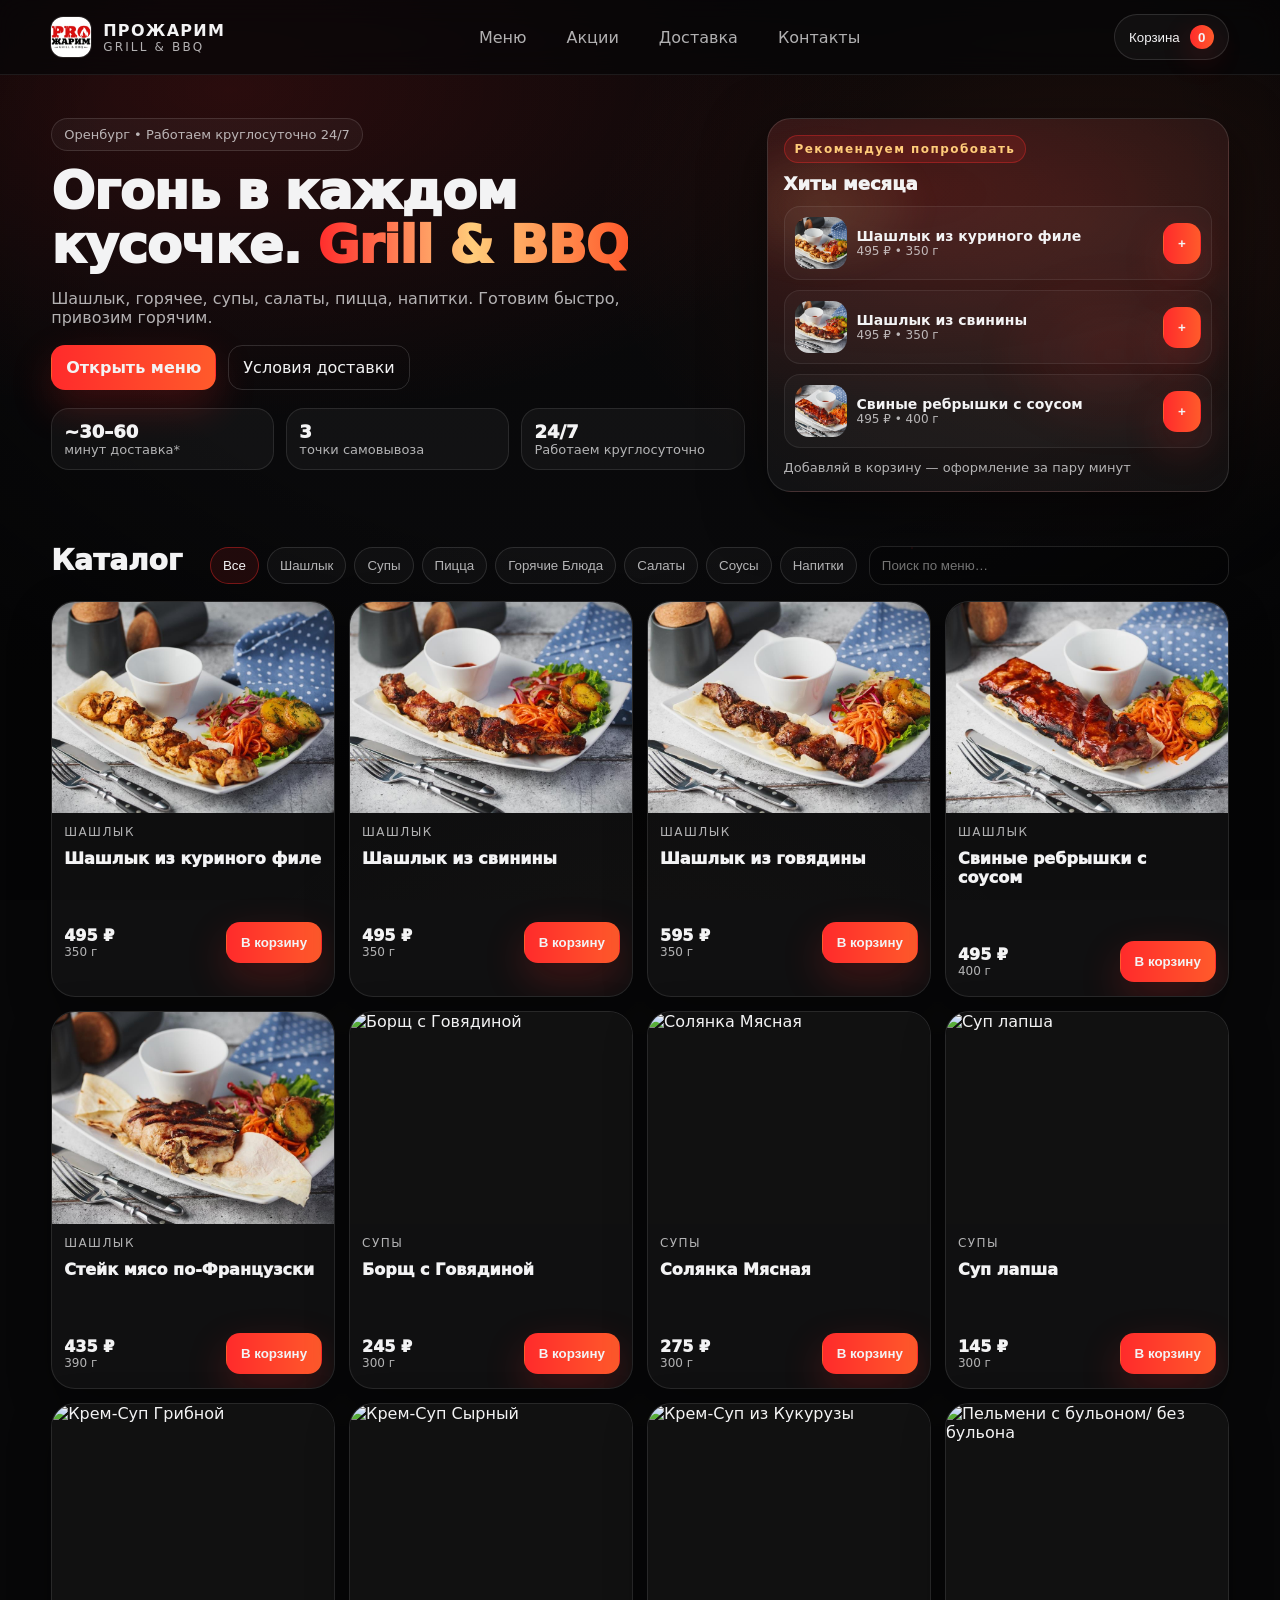
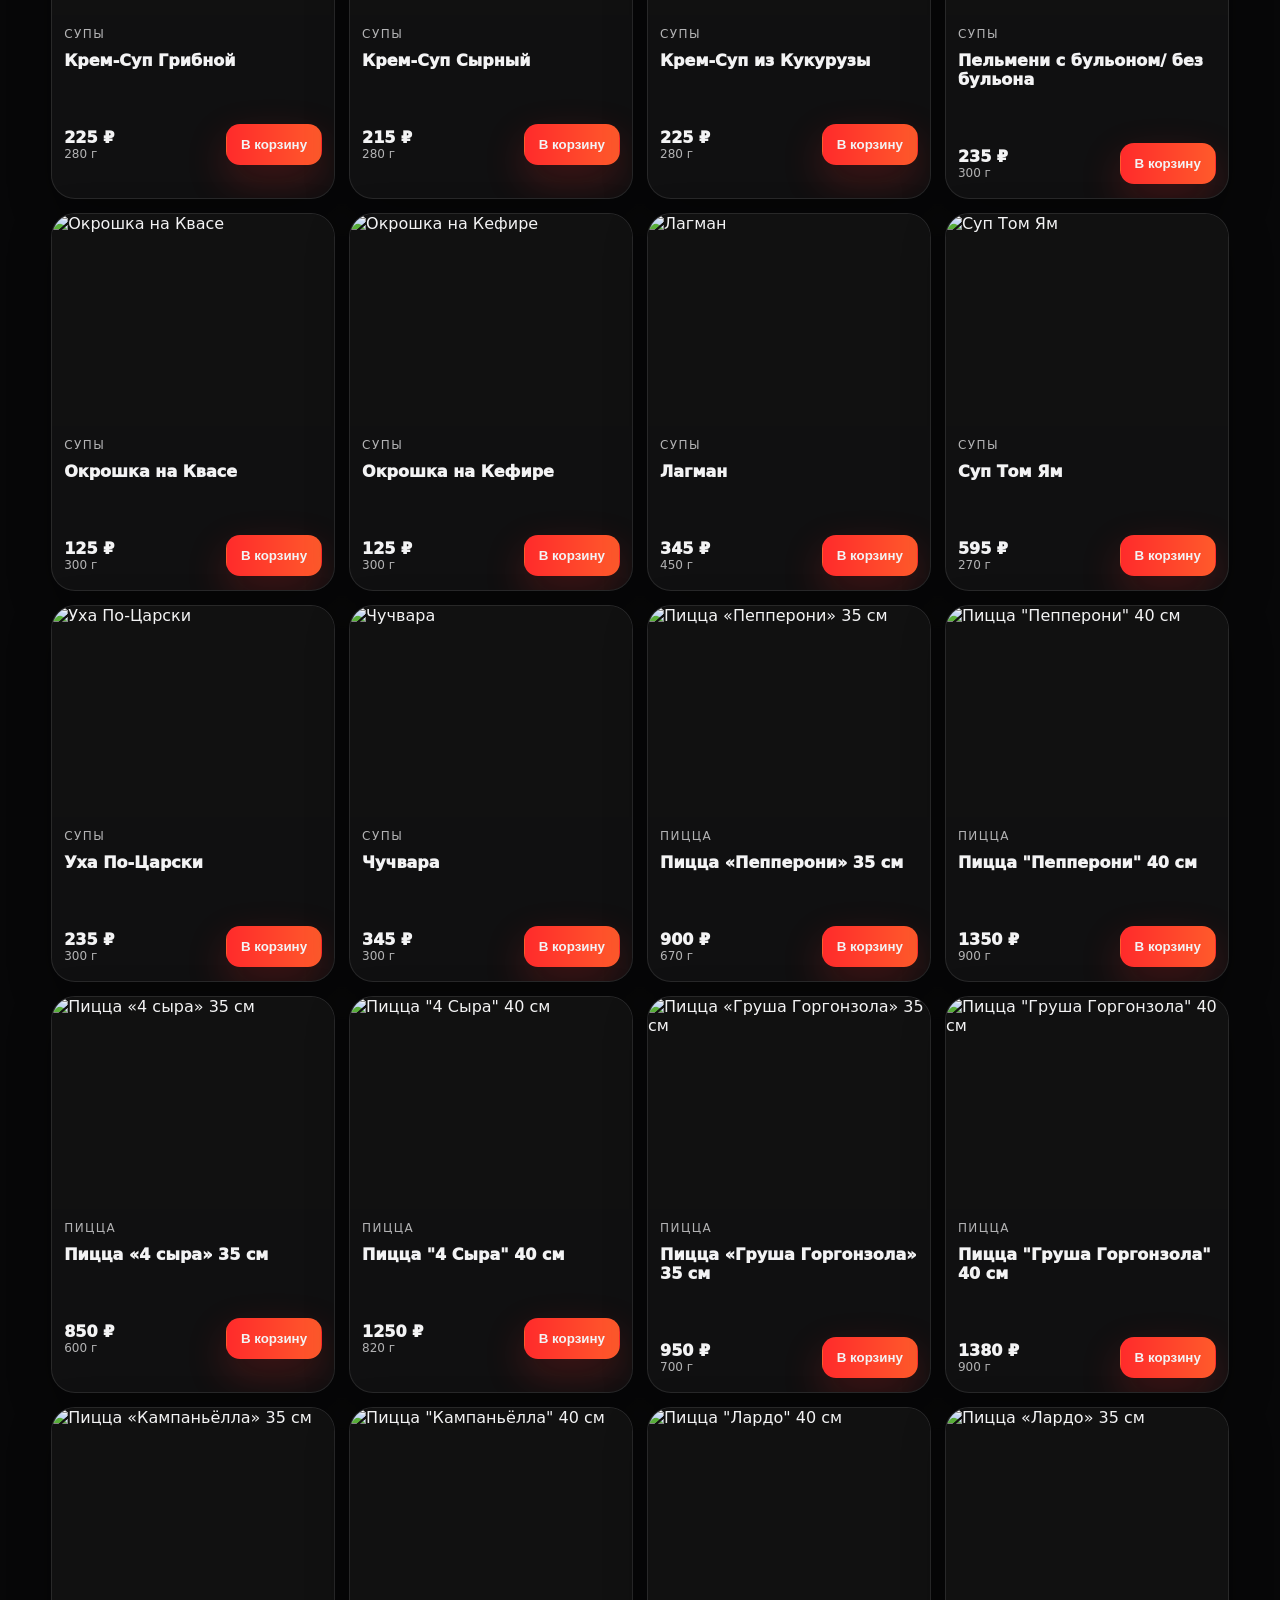
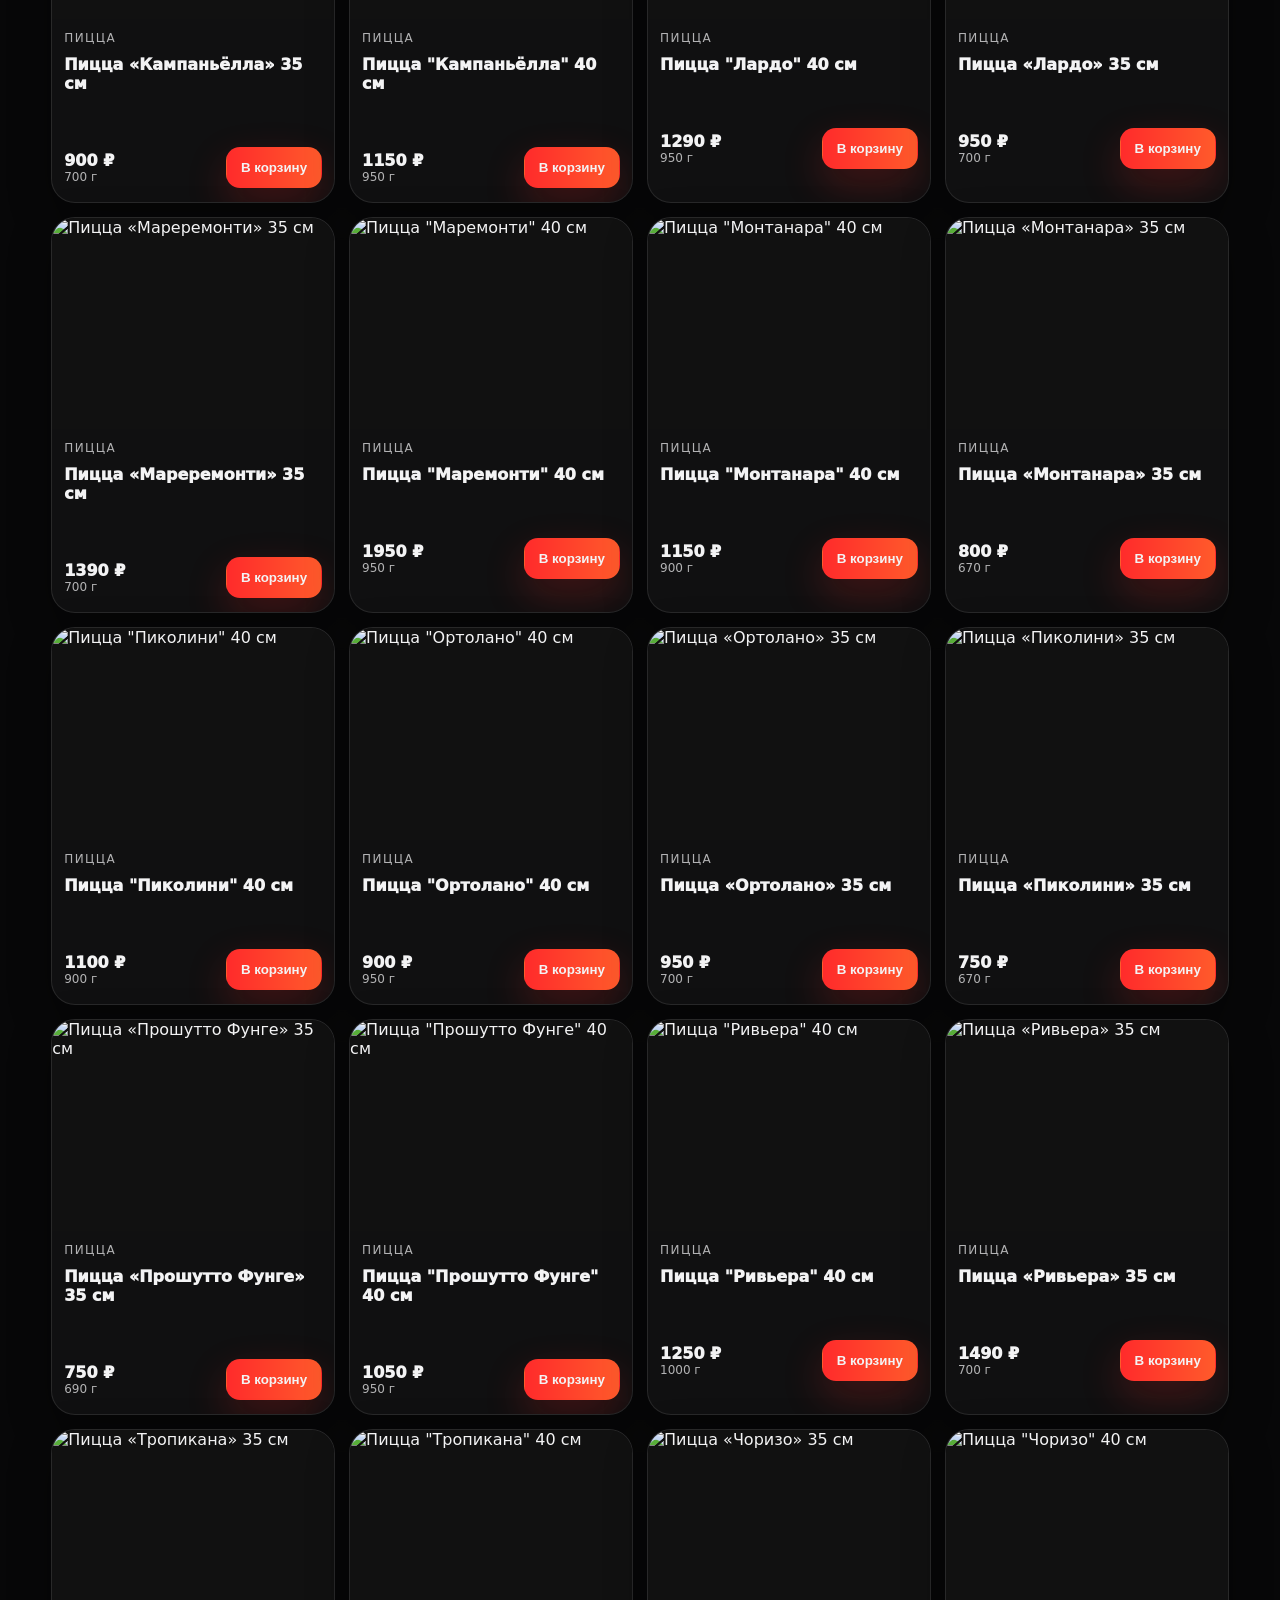
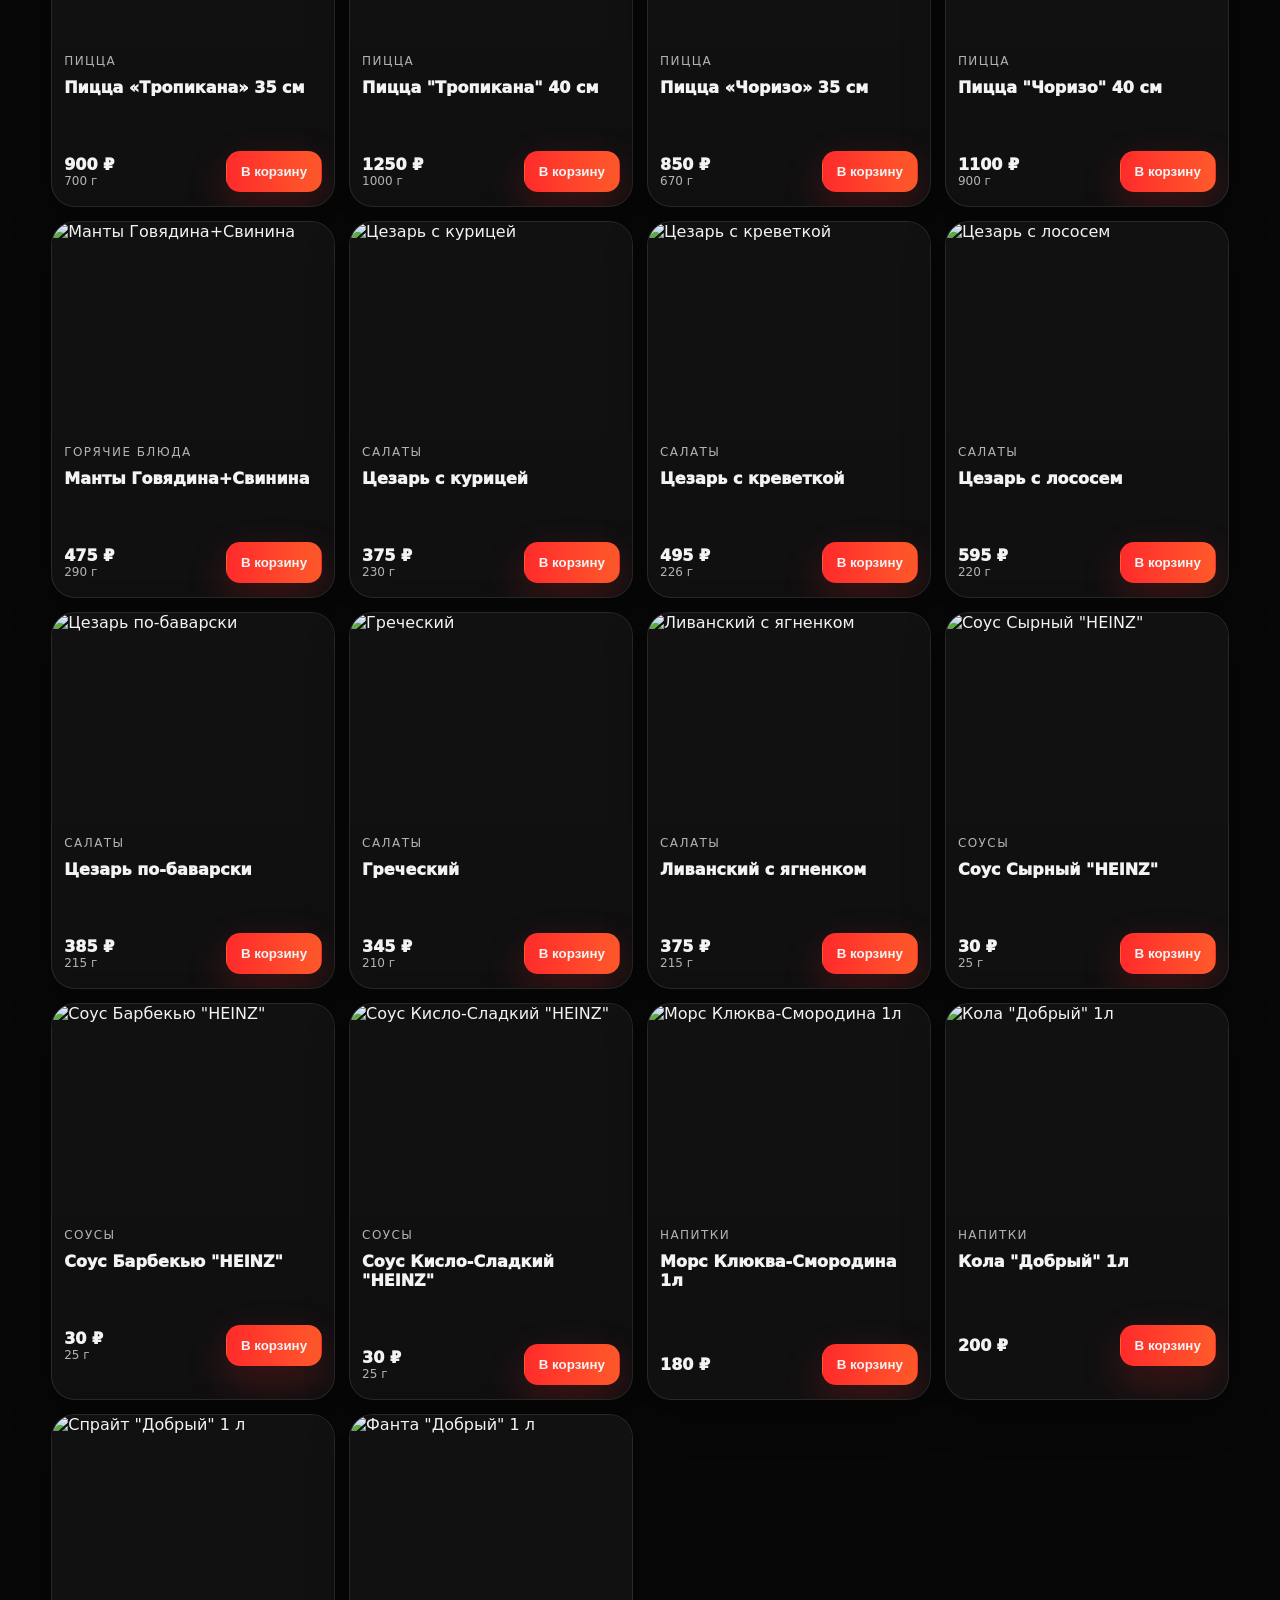
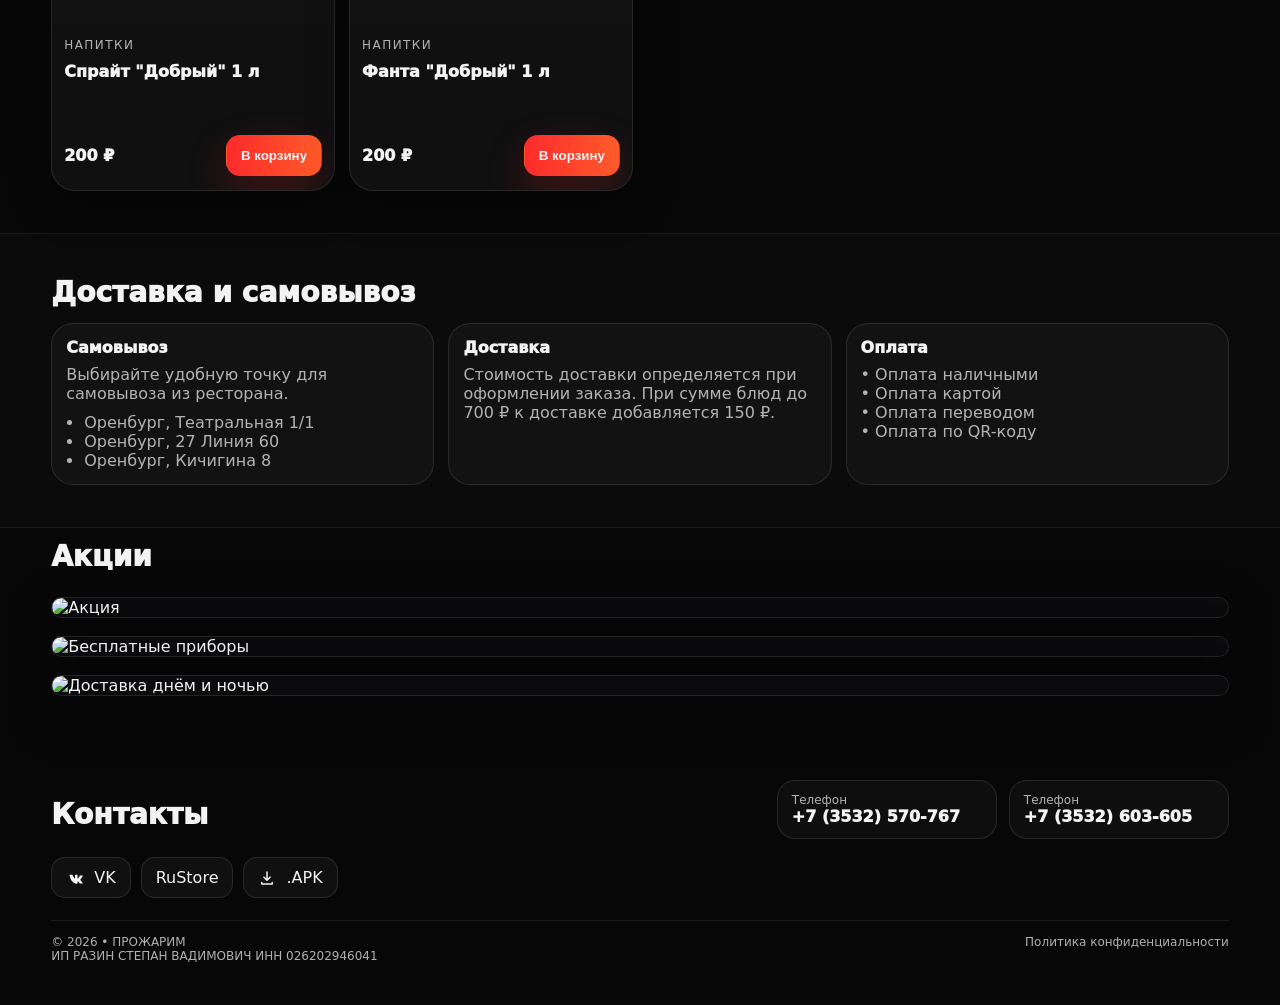
==== index.html @ ace0274b "Update index.html" ====
<!doctype html>
<html lang="ru">
<head>
  <meta charset="utf-8" />
  <meta name="viewport" content="width=device-width,initial-scale=1" />
  <title>ПРОЖАРИМ — Grill & BBQ</title>
  <meta name="description" content="Премиальный Grill & BBQ. Быстрая доставка, самовывоз. Оренбург." />
  <link rel="icon" href="assets/logo.png" />
  <link rel="stylesheet" href="css/style.css" />

  <!-- Yandex Maps -->
  <script defer src="https://api-maps.yandex.ru/2.1/?apikey=62bb0bf1-3235-41f0-b3de-b09cfed11b52&lang=ru_RU"></script>

  <script defer src="js/app.js"></script>
</head>

<body>
  <div class="bg">
    <div class="embers"></div>
    <div class="vignette"></div>
  </div>

  <header class="header">
    <div class="wrap header__row">
      <a class="brand" href="#top" aria-label="ПРОЖАРИМ">
        <img class="brand__logo" src="assets/logo.png" alt="ПРОЖАРИМ" />
        <div class="brand__text">
          <div class="brand__name">ПРОЖАРИМ</div>
          <div class="brand__sub">GRILL & BBQ</div>
        </div>
      </a>

      <nav class="nav">
        <a href="#menu" class="nav__link">Меню</a>
        <a href="#promotions" class="nav__link">Акции</a>
        <a href="#delivery" class="nav__link">Доставка</a>
        <a href="#contacts" class="nav__link">Контакты</a>
      </nav>

      <button class="cartBtn" id="openCart" type="button">
        <span class="cartBtn__label">Корзина</span>
        <span class="cartBtn__count" id="cartCount">0</span>
      </button>
    </div>
  </header>

  <main id="top">
    <section class="hero">
      <div class="wrap hero__grid">
        <div class="hero__content">
          <div class="pill">Оренбург • Работаем круглосуточно 24/7</div>
          <h1 class="hero__title">
            Огонь в каждом кусочке.
            <span class="grad">Grill & BBQ</span>
          </h1>
          <p class="hero__desc">
            Шашлык, горячее, супы, салаты, пицца, напитки. Готовим быстро, привозим горячим.
          </p>
          <div class="hero__cta">
            <a class="btn btn--primary" href="#menu">Открыть меню</a>
            <a class="btn btn--ghost" href="#delivery">Условия доставки</a>
          </div>

          <div class="hero__stats">
            <div class="stat">
              <div class="stat__num">~30–60</div>
              <div class="stat__txt">минут доставка*</div>
            </div>
            <div class="stat">
              <div class="stat__num">3</div>
              <div class="stat__txt">точки самовывоза</div>
            </div>
            <div class="stat">
              <div class="stat__num">24/7</div>
              <div class="stat__txt">Работаем круглосуточно</div>
            </div>
          </div>
        </div>

        <div class="hero__visual" aria-hidden="true">
          <div class="flameCard">
            <div class="flameCard__badge">Рекомендуем попробовать</div>
            <div class="flameCard__title">Хиты месяца</div>
            <div class="flameCard__list" id="hits"></div>
            <div class="flameCard__hint">Добавляй в корзину — оформление за пару минут</div>
          </div>
        </div>
      </div>
    </section>

    <section class="section" id="menu">
      <div class="wrap">
        <div class="section__head">
          <h2 class="section__title">Каталог</h2>
          <div class="section__tools">
            <div class="tabs" id="categoryTabs"></div>
            <div class="search">
              <input id="search" type="search" placeholder="Поиск по меню…" autocomplete="off">
            </div>
          </div>
        </div>

        <div class="grid" id="products"></div>
      </div>
    </section>

    <section class="section section--dark" id="delivery">
      <div class="wrap">
        <h2 class="section__title">Доставка и самовывоз</h2>
        <div class="infoGrid">
          <div class="infoCard">
            <div class="infoCard__title">Самовывоз</div>
            <div class="infoCard__text">
              Выбирайте удобную точку для самовывоза из ресторана.
            </div>
            <ul class="list">
              <li>Оренбург, Театральная 1/1</li>
              <li>Оренбург, 27 Линия 60</li>
              <li>Оренбург, Кичигина 8</li>
            </ul>
          </div>

          <div class="infoCard">
            <div class="infoCard__title">Доставка</div>
            <div class="infoCard__text">
              Стоимость доставки определяется при оформлении заказа. При сумме блюд до 700 ₽ к доставке добавляется 150 ₽.
            </div>
          </div>

          <div class="infoCard">
            <div class="infoCard__title">Оплата</div>
            <div class="infoCard__text">
              • Оплата наличными<br>• Оплата картой<br>• Оплата переводом<br>• Оплата по QR-коду
            </div>
          </div>
        </div>
      </div>
    </section>

    <section class="section promotionsSection" id="promotions">
      <div class="wrap">
        <div class="section__head">
          <h2 class="section__title">Акции</h2>
        </div>

        <div class="promoSlider" aria-label="Акции ресторана">
          <article class="promoSlide">
            <img class="promoSlide__img" src="assets/promos/promo-prozharim-1.svg" alt="Акция">
            <!--<img class="promoSlide__img" src="assets/promos/promo-1.svg" alt="Скидка на день рождения">
            <div class="promoSlide__content">
              <div class="promoSlide__badge">Скидка</div>
              <div class="promoSlide__title">День рождения</div>
              <div class="promoSlide__text">Используйте промокод birthday и получите скидку на заказ. Размер скидки можно менять в promokod.json.</div>
          </div>-->
          </article>

          <article class="promoSlide">
            <img class="promoSlide__img" src="assets/promos/promo-prozharim-2.svg" alt="Бесплатные приборы">
            <!--<div class="promoSlide__content">
              <div class="promoSlide__badge">Комфорт</div>
              <div class="promoSlide__title">До 5 приборов бесплатно</div>
              <div class="promoSlide__text">Выбирайте количество приборов при оформлении. Начиная с 6-го — по 6 ₽ за каждый дополнительный прибор.</div>
          </div>-->
          </article>

          <article class="promoSlide">
            <img class="promoSlide__img" src="assets/promos/promo-prozharim-3.svg" alt="Доставка днём и ночью">
            <!--<div class="promoSlide__content">
              <div class="promoSlide__badge">24/7</div>
              <div class="promoSlide__title">Доставка днём и ночью</div>
              <div class="promoSlide__text">Для дневного и ночного времени применяются разные тарифы зон доставки. Итоговая стоимость пересчитывается автоматически.</div>
          </div>-->
          </article>
        </div>
      </div>
    </section>

    <section class="section" id="contacts">
      <div class="wrap">
        <div class="contacts">
          <div>
            <h2 class="section__title">Контакты</h2>
          </div>
          <div class="contacts__cards">
            <div class="contactCard">
              <div class="contactCard__label">Телефон</div>
              <a class="contactCard__value" href="tel:+73532570767">+7 (3532) 570-767</a>
            </div>
            <div class="contactCard">
              <div class="contactCard__label">Телефон</div>
              <a class="contactCard__value" href="tel:+73532603605">+7 (3532) 603-605</a>
            </div>
          </div>
        </div>

        <div class="contactActions">
          <a class="socialBtn" href="https://vk.com/" target="_blank" rel="noopener noreferrer" aria-label="ВКонтакте">
            <svg viewBox="0 0 24 24" aria-hidden="true"><path d="M4.6 7.9c.1-.3.4-.4.8-.4h2.7c.3 0 .5.1.6.4.7 1.7 1.4 3 2.3 4.2.3.4.5.5.7.5.2 0 .3-.1.3-.6V8.3c0-.5.1-.8.4-.8h2.4c.2 0 .4.1.5.2.1.1.1.3.1.5v2.1c0 .7 0 1.4-.1 2.1 0 .2.1.3.2.3.1 0 .3-.1.5-.3.9-.9 1.7-2 2.4-3.4.1-.3.4-.4.7-.4h2.7c.4 0 .7.2.5.6-.4 1-.9 1.9-1.5 2.8-.5.8-1.1 1.5-1.8 2.2-.2.2-.2.4 0 .6.7.6 1.3 1.2 1.9 1.9.6.7 1 1.3 1.4 2 .2.4 0 .6-.4.6h-3c-.4 0-.6-.1-.8-.4-.4-.6-.8-1.1-1.3-1.6-.5-.5-.9-.7-1.1-.6-.2.1-.3.3-.3.7v1.2c0 .4-.1.6-.2.7-.1.1-.3.2-.6.2h-1.4c-1 0-2-.4-3-1.1-1-.7-1.9-1.6-2.6-2.7-.8-1.1-1.4-2.4-1.9-3.8-.1-.2-.1-.4 0-.6Z" fill="currentColor"/></svg>
            <span>VK</span>
          </a>
          <a class="socialBtn" href="https://www.rustore.ru/" target="_blank" rel="noopener noreferrer" aria-label="RuStore">
            <!--<svg viewBox="0 0 24 24" aria-hidden="true"><path d="M6 4h12a2 2 0 0 1 2 2v12a2 2 0 0 1-2 2H9.5A5.5 5.5 0 0 1 4 14.5V6a2 2 0 0 1 2-2Zm2.2 4.2v7.6h2.2v-2.3h1.3c2 0 3.4-1.1 3.4-2.8 0-1.7-1.4-2.5-3.4-2.5H8.2Zm2.2 1.8h1c.9 0 1.4.3 1.4 1 0 .7-.5 1.1-1.4 1.1h-1V10Z" fill="currentColor"/></svg>-->
            <span>RuStore</span>
          </a>
          <a class="socialBtn" href="assets/app.apk" download aria-label="Скачать APK">
            <svg viewBox="0 0 24 24" aria-hidden="true"><path d="M12 3a1 1 0 0 1 1 1v8.6l2.3-2.3a1 1 0 1 1 1.4 1.4l-4 4a1 1 0 0 1-1.4 0l-4-4a1 1 0 1 1 1.4-1.4L11 12.6V4a1 1 0 0 1 1-1Zm-7 14a1 1 0 0 1 1 1v1h12v-1a1 1 0 1 1 2 0v2a1 1 0 0 1-1 1H5a1 1 0 0 1-1-1v-2a1 1 0 0 1 1-1Z" fill="currentColor"/></svg>
            <span>.APK</span>
          </a>
        </div>

        <footer class="footer">
          <div class="footer__line"></div>
          <div class="footer__row">
            <div class="muted">© 2026 • ПРОЖАРИМ<br>ИП РАЗИН СТЕПАН ВАДИМОВИЧ ИНН 026202946041</div>
            <a class="footer__policy" href="privacy.html">Политика конфиденциальности</a>
          </div>
        </footer>
      </div>
    </section>
  </main>

  <!-- CART DRAWER -->
  <div class="drawer" id="cartDrawer" aria-hidden="true">
    <div class="drawer__backdrop" id="closeCart"></div>
    <div class="drawer__panel">
      <div class="drawer__head">
        <div class="drawer__title">Корзина</div>
        <button class="iconBtn" id="closeCart2" type="button" aria-label="Закрыть">✕</button>
      </div>

      <div class="drawer__body">
        <div id="cartItems" class="cartItems"></div>
      </div>

      <div class="drawer__foot">
        <div class="sumRow">
          <div class="muted">Сумма</div>
          <div class="sumVal" id="cartSubtotal">0 ₽</div>
        </div>
        <button class="btn btn--primary w100" id="goCheckout" type="button">Оформить заказ</button>
      </div>
    </div>
  </div>

  <!-- CHECKOUT MODAL -->
  <div class="modal" id="checkoutModal" aria-hidden="true">
    <div class="modal__backdrop" id="closeCheckout"></div>
    <div class="modal__panel">
      <div class="modal__head">
        <div class="modal__title">Оформление заказа</div>
        <button class="iconBtn" id="closeCheckout2" type="button" aria-label="Закрыть">✕</button>
      </div>

      <form class="modal__body" id="checkoutForm">
        <div class="formGrid">
          <div class="field">
            <label>Имя</label>
            <input name="name" required placeholder="">
          </div>
          <div class="field">
            <label>Телефон</label>
            <input id="phoneInput" name="phone" required placeholder="+79999999999" inputmode="numeric" autocomplete="tel">
          </div>
        </div>

        <div class="field">
          <label>Способ получения</label>
          <div class="seg">
            <button class="seg__btn isOn" type="button" data-mode="delivery">Доставка</button>
            <button class="seg__btn" type="button" data-mode="pickup">Самовывоз</button>
          </div>
          <input type="hidden" name="mode" value="delivery">
        </div>

        <!-- Только Самовывоз -->
        <div class="field" id="pickupBlock" hidden>
          <label>Адрес самовывоза</label>
          <div class="selectWrap">
            <select name="pickupAddress" class="selectNative">
              <option>Оренбург, Театральная 1/1</option>
              <option>Оренбург, 27 Линия 60</option>
              <option>Оренбург, Кичигина 8</option>
            </select>
            <span class="selectCaret" aria-hidden="true"></span>
          </div>
        </div>

        <!-- Только Доставка -->
        <div id="deliveryBlock">
          <div class="formGrid">
            <div class="field field--suggest">
              <label>Адрес доставки</label>
              <input
                name="address"
                id="addressInput"
                placeholder=""
                autocomplete="off"
              >
              <div id="addressSuggest"></div>
              <!--<div class="hint">Начните вводить адрес и выберите подсказку или нажмите на карту</div>-->
            </div>
          </div>

          <div class="formGrid formGrid--3">
            <div class="field">
              <label>Подъезд</label>
              <input name="entrance" placeholder="">
            </div>
            <div class="field">
              <label>Этаж</label>
              <input name="floor" placeholder="">
            </div>
            <div class="field">
              <label>Квартира</label>
              <input name="flat" placeholder="">
            </div>
          </div>

          <div class="mapWrap">
            <div class="map" id="map"></div>
            <div class="mapInfo" id="mapInfo" hidden></div>
          </div>
        </div>

        <div class="formGrid">
          <div class="field">
            <label>Оплата</label>
            <div class="selectWrap">
              <select name="payment" id="paymentSelect" class="selectNative">
                <option value="cash">Наличными</option>
                <option value="card">Картой при получении</option>
                <option value="transfer">Переводом курьеру</option>
              </select>
              <span class="selectCaret" aria-hidden="true"></span>
            </div>
          </div>
          <div class="field">
            <label>Когда?</label>
            <div class="seg">
              <button class="seg__btn isOn" type="button" data-time="now">Ближайшее время</button>
              <button class="seg__btn" type="button" data-time="later">Указать дату и время</button>
            </div>
            <input type="hidden" name="whenType" value="now">
            <div id="timeBlock" hidden>
              <input type="datetime-local" name="whenDate">
            </div>
          </div>
        </div>

        <div class="formGrid">
          <div class="field" id="cashChangeBlock">
            <label>Сдача с</label>
            <input name="changeFrom" inputmode="numeric" placeholder="Например 2000">
          </div>
          <div class="field">
            <label>Приборы</label>
            <div class="selectWrap">
              <select id="cutlerySelect" name="cutlery" class="selectNative">
                <option value="1">1 персона</option>
                <option value="2">2 персоны</option>
                <option value="3">3 персоны</option>
                <option value="4">4 персоны</option>
                <option value="5">5 персон</option>
                <option value="6">6 персон</option>
                <option value="7">7 персон</option>
                <option value="8">8 персон</option>
                <option value="9">9 персон</option>
                <option value="10">10 персон</option>
              </select>
              <span class="selectCaret" aria-hidden="true"></span>
            </div>
            <!--<div class="hint">До 5 приборов бесплатно, дальше — 6 ₽ за каждый.</div>-->
          </div>
        </div>

        <div class="field">
          <label>Промокод</label>
          <div class="promoRow">
            <input id="promoCodeInput" name="promoCode" placeholder="Введите промокод" autocomplete="off">
            <button class="btn btn--ghost promoApplyBtn" type="button" id="applyPromoBtn">Применить</button>
          </div>
          <!--<div <class="hint" id="promoHint">Скидка применяется ко всей стоимости заказа, если промокод активен.</div>-->
        </div>

        <div class="field">
          <label>Комментарий</label>
          <input name="comment" placeholder="">
        </div>

        <div class="totalBox">
          <div class="totalRow">
            <span>Сумма</span><b id="sumProducts">0 ₽</b>
          </div>
          <div class="totalRow">
            <span>Доставка</span><b id="sumDelivery">—</b>
          </div>
          <div class="totalRow">
            <span>Приборы</span><b id="sumCutlery">0 ₽</b>
          </div>
          <div class="totalRow" id="nightMarkupRow" hidden>
            <span>Ночь +10%</span><b id="sumNight">0 ₽</b>
          </div>
          <div class="totalRow" id="promoDiscountRow" hidden>
            <span>Промокод <span id="promoBadge">—</span></span><b id="sumPromoDiscount">0 ₽</b>
          </div>
          <div class="totalRow totalRow--grand">
            <span>Итого</span><b id="sumTotal">0 ₽</b>
          </div>
          <!--<div class="muted small">После отправки заказ улетит в Telegram оператору.</div>-->
        </div>

        <button class="btn btn--primary w100" type="submit" id="submitOrder">
          Отправить заказ
        </button>

        <div class="toast" id="toast" role="status" aria-live="polite"></div>
      </form>
    </div>
  </div>
  <button class="backToTop" id="backToTop" type="button" aria-label="Наверх">
    <svg viewBox="0 0 24 24" aria-hidden="true"><path d="M12 5a1 1 0 0 1 .7.3l6 6a1 1 0 1 1-1.4 1.4L13 8.4V19a1 1 0 1 1-2 0V8.4l-4.3 4.3a1 1 0 0 1-1.4-1.4l6-6A1 1 0 0 1 12 5Z" fill="currentColor"/></svg>
  </button>
</body>
</html>
---- css/style.css ----
:root{
  --bg:#070708;
  --bg2:#0b0b0d;
  --card:rgba(255,255,255,.06);
  --card2:rgba(255,255,255,.08);
  --stroke:rgba(255,255,255,.12);
  --txt:#f3f3f4;
  --muted:rgba(243,243,244,.72);

  --accent:#ff2b2b;
  --accent2:#ff5a2b;
  --accentSoft:#ffcc7a;

  --accentRgb:255,43,43;
  --accent2Rgb:255,90,43;
  --accentSoftRgb:255,204,122;

  --shadow: 0 20px 60px rgba(0,0,0,.55);
  --r:18px;
  --r2:24px;
}

*{box-sizing:border-box}
[hidden]{display:none !important;}
html,body{height:100%}

body{
  margin:0;
  font-family:ui-sans-serif,system-ui,-apple-system,Segoe UI,Roboto,Arial;
  background:var(--bg);
  color:var(--txt);
  overflow-x:hidden;
  padding-top:76px;
}

a{color:inherit;text-decoration:none}
.wrap{width:min(1180px,92vw);margin:0 auto}

.bg{
  position:fixed; inset:0;
  background:
    radial-gradient(1200px 600px at 18% 10%, rgba(var(--accentRgb),.14), transparent 55%),
    radial-gradient(900px 600px at 85% 25%, rgba(var(--accent2Rgb),.10), transparent 55%),
    radial-gradient(800px 600px at 50% 120%, rgba(var(--accentSoftRgb),.06), transparent 55%),
    linear-gradient(180deg,var(--bg),var(--bg2));
  z-index:-3;
}

.embers{
  position:absolute; inset:-40px;
  background-image:
    radial-gradient(2px 2px at 20% 30%, rgba(var(--accent2Rgb),.55), transparent 60%),
    radial-gradient(2px 2px at 70% 60%, rgba(var(--accentRgb),.45), transparent 60%),
    radial-gradient(1px 1px at 40% 80%, rgba(var(--accentSoftRgb),.35), transparent 60%),
    radial-gradient(1px 1px at 80% 20%, rgba(var(--accentSoftRgb),.25), transparent 60%);
  filter:blur(.2px);
  opacity:.55;
  animation:float 8s ease-in-out infinite;
}

@keyframes float{
  0%,100%{transform:translateY(0)}
  50%{transform:translateY(18px)}
}

.vignette{
  position:absolute; inset:0;
  background:radial-gradient(1200px 800px at 50% 20%, transparent 45%, rgba(0,0,0,.55) 78%);
  z-index:-2;
}

.header{
  position:fixed;
  top:0; left:0; right:0;
  z-index:20;
  background:rgba(6,6,7,.72);
  backdrop-filter:blur(14px);
  border-bottom:1px solid rgba(255,255,255,.08);
  transform:none !important;
  opacity:1 !important;
  visibility:visible !important;
}

.header__row{
  display:flex; align-items:center; justify-content:space-between;
  padding:14px 0;
  gap:16px;
}

.brand{display:flex; align-items:center; gap:12px}
.brand__logo{
  width:40px; height:40px;
  border-radius:12px;
  box-shadow:0 0 0 1px rgba(255,255,255,.10);
}
.brand__name{font-weight:900; letter-spacing:.08em}
.brand__sub{font-size:12px; color:var(--muted); letter-spacing:.18em}

.nav{display:flex; gap:14px}
.nav__link{
  padding:10px 12px;
  border-radius:999px;
  color:var(--muted);
  border:1px solid transparent;
}
.nav__link:hover{
  color:var(--txt);
  border-color:rgba(255,255,255,.10);
  background:rgba(255,255,255,.04);
}

.cartBtn{
  display:flex; align-items:center; gap:10px;
  padding:10px 14px;
  border-radius:999px;
  border:1px solid rgba(255,255,255,.12);
  background:rgba(255,255,255,.04);
  color:var(--txt);
  cursor:pointer;
}
.cartBtn:hover{border-color:rgba(255,255,255,.22)}

.cartBtn__count{
  min-width:24px; height:24px;
  border-radius:999px;
  display:grid; place-items:center;
  background:linear-gradient(90deg,var(--accent),var(--accent2));
  font-weight:800;
  box-shadow:0 10px 30px rgba(var(--accentRgb),.22);
}

.hero{padding:42px 0 10px}

.hero__grid{
  display:grid;
  grid-template-columns:1.2fr .8fr;
  gap:22px;
  align-items:stretch;
}

@media (max-width:920px){
  .nav{display:none}
  .hero__grid{grid-template-columns:1fr}
}

.pill{
  display:inline-flex; gap:10px; align-items:center;
  padding:8px 12px;
  border-radius:999px;
  border:1px solid rgba(255,255,255,.12);
  background:rgba(255,255,255,.04);
  color:var(--muted);
  font-size:13px;
}

.hero__title{
  margin:14px 0 8px;
  font-size:clamp(34px,4vw,54px);
  line-height:1.05;
  font-weight:950;
  letter-spacing:-.02em;
}

.grad{
  background:linear-gradient(90deg,var(--accent),var(--accentSoft),var(--accent2));
  -webkit-background-clip:text;
  background-clip:text;
  color:transparent;
}

.hero__desc{color:var(--muted); font-size:16px; max-width:56ch}
.hero__cta{display:flex; gap:12px; margin:18px 0; flex-wrap:wrap}

.btn{
  border:1px solid rgba(255,255,255,.14);
  background:rgba(255,255,255,.04);
  color:var(--txt);
  padding:12px 14px;
  border-radius:14px;
  cursor:pointer;
  display:inline-flex; align-items:center; justify-content:center;
  gap:10px;
}
.btn:hover{border-color:rgba(255,255,255,.26)}

.btn--primary{
  border-color:transparent;
  background:linear-gradient(90deg,var(--accent),var(--accent2));
  box-shadow:0 16px 40px rgba(var(--accentRgb),.22);
  font-weight:900;
}
.btn--primary:hover{filter:saturate(1.06) brightness(1.02)}
.btn--ghost{background:transparent}
.w100{width:100%}

.hero__stats{
  display:grid;
  grid-template-columns:repeat(3,1fr);
  gap:12px;
  margin-top:8px;
}

.stat{
  border:1px solid rgba(255,255,255,.10);
  background:rgba(255,255,255,.04);
  border-radius:var(--r);
  padding:12px;
}
.stat__num{font-weight:950; font-size:18px}
.stat__txt{color:var(--muted); font-size:13px}

.flameCard{
  height:100%;
  border-radius:var(--r2);
  border:1px solid rgba(255,255,255,.12);
  background:
    radial-gradient(900px 400px at 30% 20%, rgba(var(--accentRgb),.18), transparent 55%),
    rgba(255,255,255,.04);
  box-shadow:var(--shadow);
  padding:16px;
  position:relative;
  overflow:hidden;
}
.flameCard::after{
  content:"";
  position:absolute; inset:-60px;
  background:
    radial-gradient(180px 120px at 20% 30%, rgba(var(--accentSoftRgb),.22), transparent 60%),
    radial-gradient(220px 160px at 70% 60%, rgba(var(--accentRgb),.18), transparent 60%);
  filter:blur(14px);
  opacity:.65;
}
.flameCard > *{position:relative; z-index:1}

.flameCard__badge{
  display:inline-flex;
  padding:6px 10px;
  border-radius:999px;
  background:rgba(var(--accentRgb),.14);
  border:1px solid rgba(var(--accentRgb),.35);
  color:var(--accentSoft);
  font-weight:900;
  letter-spacing:.12em;
  font-size:12px;
}
.flameCard__title{margin:10px 0 12px; font-weight:950; font-size:18px}
.flameCard__list{display:grid; gap:10px}
.flameCard__hint{margin-top:12px; color:var(--muted); font-size:13px}

.section{padding:42px 0}
.section--dark{
  background:rgba(255,255,255,.02);
  border-top:1px solid rgba(255,255,255,.06);
  border-bottom:1px solid rgba(255,255,255,.06);
}

.section__head{
  display:flex; align-items:flex-end; justify-content:space-between;
  gap:16px; flex-wrap:wrap;
}
.section__title{margin:0 0 8px; font-size:28px; font-weight:950}
.section__tools{display:flex; gap:12px; align-items:center; flex-wrap:wrap}

.tabs{display:flex; gap:8px; flex-wrap:wrap}
.tab{
  padding:10px 12px;
  border-radius:999px;
  border:1px solid rgba(255,255,255,.12);
  background:rgba(255,255,255,.03);
  color:var(--muted);
  cursor:pointer;
}
.tab.isOn{
  color:var(--txt);
  border-color:rgba(var(--accentRgb),.40);
  background:rgba(var(--accentRgb),.10);
}

.search input{
  width:min(360px,86vw);
  padding:11px 12px;
  border-radius:14px;
  border:1px solid rgba(255,255,255,.12);
  background:rgba(0,0,0,.25);
  color:var(--txt);
  outline:none;
}
.search input:focus{border-color:rgba(var(--accentRgb),.45)}

.grid{
  display:grid;
  grid-template-columns:repeat(4,1fr);
  gap:14px;
  margin-top:16px;
}
@media (max-width:1100px){ .grid{grid-template-columns:repeat(3,1fr)} }
@media (max-width:780px){ .grid{grid-template-columns:repeat(2,1fr)} }

.card{
  border-radius:var(--r2);
  border:1px solid rgba(255,255,255,.10);
  background:rgba(255,255,255,.04);
  overflow:hidden;
  display:flex;
  flex-direction:column;
  box-shadow:0 14px 40px rgba(0,0,0,.35);
  transition:transform .15s ease,border-color .15s ease;
}
.card:hover{transform:translateY(-2px); border-color:rgba(255,255,255,.18)}
.card__img{aspect-ratio:4/3; width:100%; object-fit:cover; background:#111}
.card__body{padding:12px 12px 14px; display:grid; gap:10px}
.card__cat{color:var(--muted); font-size:12px; letter-spacing:.12em; text-transform:uppercase}
.card__name{font-weight:950}
.card__desc{color:var(--muted); font-size:13px; min-height:34px}
.card__row{display:flex; justify-content:space-between; align-items:center; gap:10px}
.price{font-weight:950}
.meta{color:var(--muted); font-size:12px}

.drawer,.modal{position:fixed; inset:0; display:none; z-index:50}
.drawer.isOn,.modal.isOn{display:block}
.drawer__backdrop,.modal__backdrop{position:absolute; inset:0; background:rgba(0,0,0,.66)}

.drawer__panel{
  position:absolute; right:0; top:0; bottom:0;
  width:min(420px,94vw);
  background:rgba(10,10,12,.92);
  border-left:1px solid rgba(255,255,255,.10);
  backdrop-filter:blur(16px);
  display:flex; flex-direction:column;
}

.drawer__head,.modal__head{
  display:flex; align-items:center; justify-content:space-between;
  padding:14px;
  border-bottom:1px solid rgba(255,255,255,.08);
}

.drawer__title,.modal__title{font-weight:950; font-size:16px}

.iconBtn{
  border:1px solid rgba(255,255,255,.12);
  background:rgba(255,255,255,.04);
  color:var(--txt);
  border-radius:12px;
  padding:8px 10px;
  cursor:pointer;
}

.drawer__body{padding:12px 14px; overflow:auto; flex:1}
.drawer__foot{padding:14px; border-top:1px solid rgba(255,255,255,.08)}
.sumRow{display:flex; justify-content:space-between; align-items:center; margin-bottom:10px}
.sumVal{font-weight:950}

.cartItems{display:grid; gap:10px}
.cartItem{
  display:grid;
  grid-template-columns:52px 1fr auto;
  gap:10px; align-items:center;
  border:1px solid rgba(255,255,255,.08);
  background:rgba(255,255,255,.03);
  border-radius:16px;
  padding:10px;
}
.cartItem img{width:52px; height:52px; border-radius:14px; object-fit:cover}
.cartItem__name{font-weight:900; font-size:14px}
.cartItem__meta{color:var(--muted); font-size:12px}

.qty{display:flex; gap:8px; align-items:center}
.qty button{
  width:34px; height:34px;
  border-radius:12px;
  border:1px solid rgba(255,255,255,.12);
  background:rgba(255,255,255,.04);
  color:var(--txt);
  cursor:pointer;
}
.qty span{min-width:18px; text-align:center; font-weight:900}

.modal__panel{
  position:absolute; left:50%; top:50%;
  transform:translate(-50%,-50%);
  width:min(860px,94vw);
  max-height:90vh;
  overflow:hidden;
  background:rgba(10,10,12,.92);
  border:1px solid rgba(255,255,255,.12);
  border-radius:24px;
  box-shadow:var(--shadow);
  backdrop-filter:blur(16px);
}

.modal__body{padding:14px; overflow:auto; max-height:calc(90vh - 58px)}
.field{display:grid; gap:8px; margin-bottom:12px}
label{color:var(--muted); font-size:13px}

input,select{
  padding:12px 12px;
  border-radius:14px;
  border:1px solid rgba(255,255,255,.12);
  background:rgba(0,0,0,.26);
  color:var(--txt);
  outline:none;
}
input:focus,select:focus{border-color:rgba(var(--accentRgb),.45)}

.selectWrap{
  position:relative;
}

.selectNative{
  width:100%;
  appearance:none;
  -webkit-appearance:none;
  -moz-appearance:none;
  padding-right:44px;
  cursor:pointer;
  background:
    linear-gradient(180deg, rgba(255,255,255,.04), rgba(255,255,255,.02)),
    rgba(0,0,0,.26);
  box-shadow: inset 0 1px 0 rgba(255,255,255,.04);
}

.selectWrap:hover .selectNative{
  border-color:rgba(var(--accentRgb),.28);
}

.selectCaret{
  pointer-events:none;
  position:absolute;
  right:14px;
  top:50%;
  width:10px;
  height:10px;
  border-right:2px solid rgba(255,255,255,.78);
  border-bottom:2px solid rgba(255,255,255,.78);
  transform:translateY(-60%) rotate(45deg);
  opacity:.82;
}

.selectWrap::before{
  content:"";
  position:absolute;
  right:38px;
  top:10px;
  bottom:10px;
  width:1px;
  background:rgba(255,255,255,.08);
}

.formGrid{display:grid; grid-template-columns:1fr 1fr; gap:12px}
@media (max-width:760px){ .formGrid{grid-template-columns:1fr} }

.formGrid--3{grid-template-columns:repeat(3,1fr)}
@media (max-width:760px){ .formGrid--3{grid-template-columns:1fr} }

.seg{display:flex; gap:10px}
.seg__btn{
  flex:1;
  padding:12px;
  border-radius:14px;
  border:1px solid rgba(255,255,255,.12);
  background:rgba(255,255,255,.03);
  color:var(--muted);
  cursor:pointer;
  font-weight:900;
}
.seg__btn.isOn{
  color:var(--txt);
  border-color:rgba(var(--accentRgb),.40);
  background:rgba(var(--accentRgb),.10);
}

.hint{color:var(--muted); font-size:12px}

.mapWrap{
  border-radius:18px;
  overflow:hidden;
  border:1px solid rgba(255,255,255,.10);
}
.map{height:320px; background:#111}
.mapInfo{
  padding:10px 12px;
  border-top:1px solid rgba(255,255,255,.08);
  color:var(--muted);
  font-size:13px;
  background:rgba(255,255,255,.03);
}

.totalBox{
  border:1px solid rgba(255,255,255,.10);
  background:rgba(255,255,255,.03);
  border-radius:18px;
  padding:12px;
  margin:12px 0;
}
.totalRow{display:flex; justify-content:space-between; padding:6px 2px}
.totalRow--grand{
  border-top:1px solid rgba(255,255,255,.08);
  margin-top:6px;
  padding-top:10px;
}
.small{font-size:12px}

.infoGrid{
  display:grid;
  grid-template-columns:repeat(3,1fr);
  gap:14px;
  margin-top:14px;
}
@media (max-width:900px){ .infoGrid{grid-template-columns:1fr} }

.infoCard{
  border:1px solid rgba(255,255,255,.10);
  background:rgba(255,255,255,.03);
  border-radius:22px;
  padding:14px;
}
.infoCard__title{font-weight:950; margin-bottom:8px}
.infoCard__text{color:var(--muted)}
.list{margin:10px 0 0; padding-left:18px; color:var(--muted)}

.contacts{
  display:flex; align-items:flex-end; justify-content:space-between;
  gap:16px; flex-wrap:wrap;
}
.contacts__cards{display:flex; gap:12px; flex-wrap:wrap}

.contactCard{
  border:1px solid rgba(255,255,255,.10);
  background:rgba(255,255,255,.03);
  border-radius:18px;
  padding:12px 14px;
  min-width:220px;
}
.contactCard__label{color:var(--muted); font-size:12px}
.contactCard__value{font-weight:950; font-size:16px}

.footer{margin-top:22px}
.footer__line{height:1px; background:rgba(255,255,255,.08); margin:14px 0}
.footer__row{display:flex; justify-content:space-between; gap:12px; flex-wrap:wrap; font-size:12px}
.muted{color:var(--muted)}

.toast{
  display:none;
  margin-top:10px;
  padding:10px 12px;
  border-radius:14px;
  border:1px solid rgba(255,255,255,.12);
  background:rgba(255,255,255,.04);
  color:var(--txt);
}
.toast.isOn{display:block}

.field--suggest{position:relative}

#addressSuggest{
  position:absolute;
  left:0; right:0;
  top:calc(100% + 6px);
  background:rgba(12,12,14,.98);
  border:1px solid rgba(255,255,255,.12);
  border-radius:12px;
  overflow:hidden;
  z-index:9999;
  max-height:240px;
  overflow-y:auto;
  box-shadow:0 18px 50px rgba(0,0,0,.55);
}

#addressSuggest .suggest__item{
  padding:10px 12px;
  cursor:pointer;
  color:rgba(255,255,255,.88);
}
#addressSuggest .suggest__item:hover{
  background:rgba(255,255,255,.06);
}

/* ===== Fancy cart / custom selects / scrollbars ===== */
.cartBtn--pulse{
  animation:cartPulse .48s ease;
}

@keyframes cartPulse{
  0%{transform:scale(1)}
  45%{transform:scale(1.08)}
  100%{transform:scale(1)}
}

.flyToCart{
  position:fixed;
  z-index:99999;
  object-fit:cover;
  border-radius:18px;
  pointer-events:none;
  box-shadow:0 18px 40px rgba(0,0,0,.42);
  transition:transform .62s cubic-bezier(.2,.8,.2,1), opacity .62s ease;
  will-change:transform, opacity;
}

html{
  scrollbar-color: rgb(var(--accent2Rgb)) rgba(255,255,255,.08);
  scrollbar-width:thin;
}

*::-webkit-scrollbar{
  width:10px;
  height:10px;
}

*::-webkit-scrollbar-track{
  background:rgba(255,255,255,.05);
  border-radius:999px;
}

*::-webkit-scrollbar-thumb{
  background:linear-gradient(180deg, rgba(var(--accentRgb),.95), rgba(var(--accent2Rgb),.95));
  border-radius:999px;
  border:2px solid rgba(0,0,0,.15);
}

*::-webkit-scrollbar-thumb:hover{
  background:linear-gradient(180deg, rgba(var(--accentSoftRgb),.95), rgba(var(--accent2Rgb),.98));
}

.drawer__body,
.modal__body,
#addressSuggest{
  scrollbar-gutter:stable;
}

select option{
  background:#121214;
  color:var(--txt);
}

/* Promo / links / privacy */
.promoRow{display:grid;grid-template-columns:1fr auto;gap:10px;align-items:center}
.promoApplyBtn{white-space:nowrap;min-width:132px}
#promoBadge{display:inline-flex;align-items:center;justify-content:center;min-width:56px;padding:3px 8px;border-radius:999px;border:1px solid rgba(var(--accent2Rgb),.35);background:rgba(var(--accent2Rgb),.12);color:var(--accentSoft);font-size:12px;font-weight:800;margin-left:6px}
.contactActions{display:flex;gap:10px;flex-wrap:wrap;margin-top:18px}
.socialBtn{display:inline-flex;align-items:center;gap:10px;padding:10px 14px;border-radius:14px;border:1px solid rgba(255,255,255,.10);background:rgba(255,255,255,.04);color:var(--txt);transition:transform .18s ease,border-color .18s ease,background .18s ease}
.socialBtn:hover{transform:translateY(-1px);border-color:rgba(var(--accent2Rgb),.38);background:rgba(var(--accent2Rgb),.08)}
.socialBtn svg{width:18px;height:18px;flex:0 0 18px}
.footer__policy{color:var(--muted);transition:color .18s ease}
.footer__policy:hover{color:var(--accentSoft)}
.policyPage .policyWrap{padding:34px 0 54px}
.policyCard{border:1px solid rgba(255,255,255,.10);background:rgba(255,255,255,.04);border-radius:24px;padding:22px;box-shadow:0 14px 40px rgba(0,0,0,.25)}
.policyCard h1,.policyCard h2{margin:0 0 12px}
.policyCard h2{margin-top:24px;font-size:20px}
.policyCard p,.policyCard li{color:var(--muted);line-height:1.65}
.policyCard ul{margin:8px 0 0;padding-left:18px}

/* Promotions / back to top */
.promotionsSection{padding-top:12px}

.promoSlider{
  display:flex;
  flex-direction:column;
  gap:18px;
  margin-top:16px;
}

.promoSlide{
  position:relative;
  width:100%;
  border-radius:26px;
  overflow:hidden;
  border:1px solid rgba(255,255,255,.10);
  background:#0b0b0d;
  box-shadow:0 18px 48px rgba(0,0,0,.34);
}

.promoSlide__img{
  display:block;
  width:100%;
  height:auto;
  object-fit:contain;
  object-position:center;
  background:#0b0b0d;
}

.promoSlide__content{
  display:none;
}

.promoSlide::before,
.promoSlide::after{
  display:none;
}

@media (max-width:900px){
  .promoSlider{
    gap:14px;
  }

  .promoSlide{
    border-radius:22px;
  }
}

.backToTop{
  position:fixed;
  right:20px;
  bottom:20px;
  width:52px;
  height:52px;
  display:grid;
  place-items:center;
  border-radius:18px;
  border:1px solid rgba(var(--accent2Rgb),.25);
  background:linear-gradient(180deg,rgba(var(--accentRgb),.95),rgba(var(--accent2Rgb),.95));
  color:#fff;
  box-shadow:0 18px 34px rgba(var(--accentRgb),.28);
  cursor:pointer;
  z-index:60;
  opacity:0;
  transform:translateY(16px) scale(.92);
  pointer-events:none;
  transition:opacity .22s ease,transform .22s ease,filter .18s ease;
}
.backToTop.isOn{opacity:1;transform:translateY(0) scale(1);pointer-events:auto}
.backToTop:hover{filter:brightness(1.06) saturate(1.04)}
.backToTop svg{width:22px;height:22px}
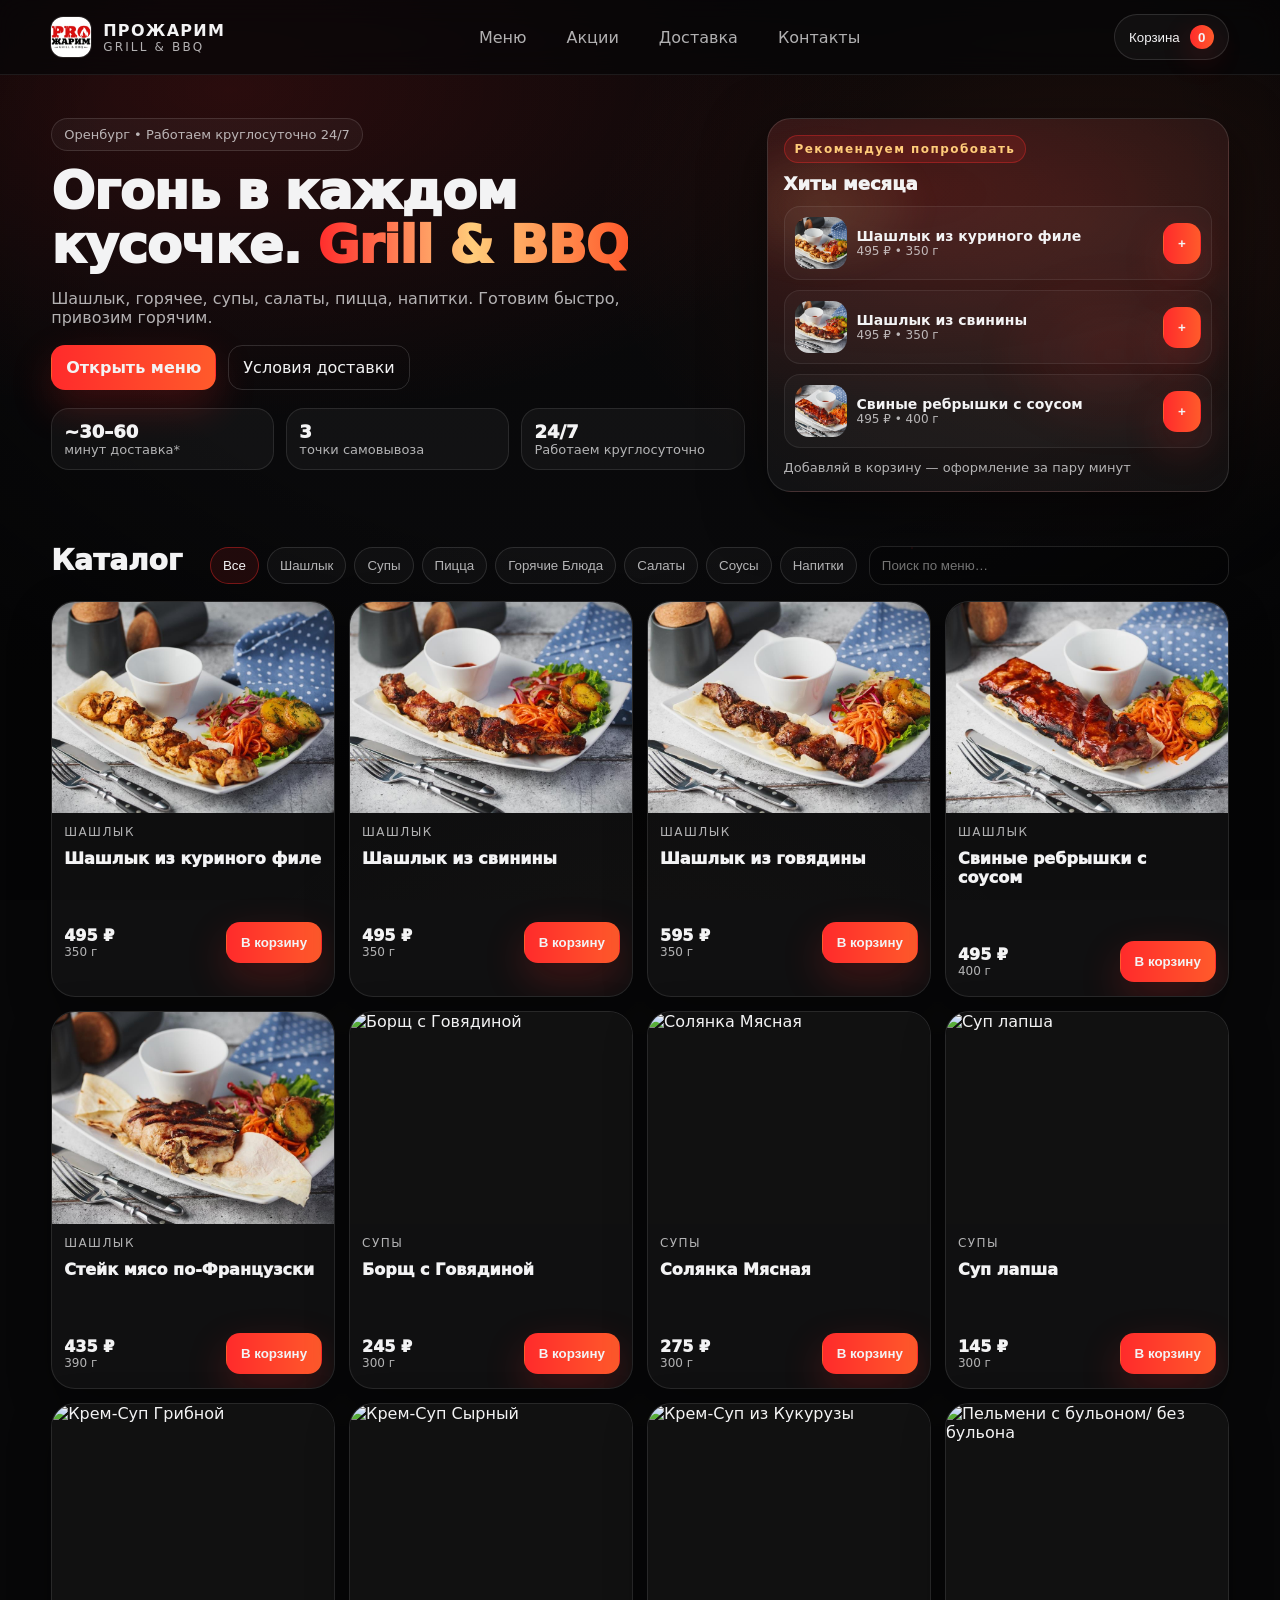
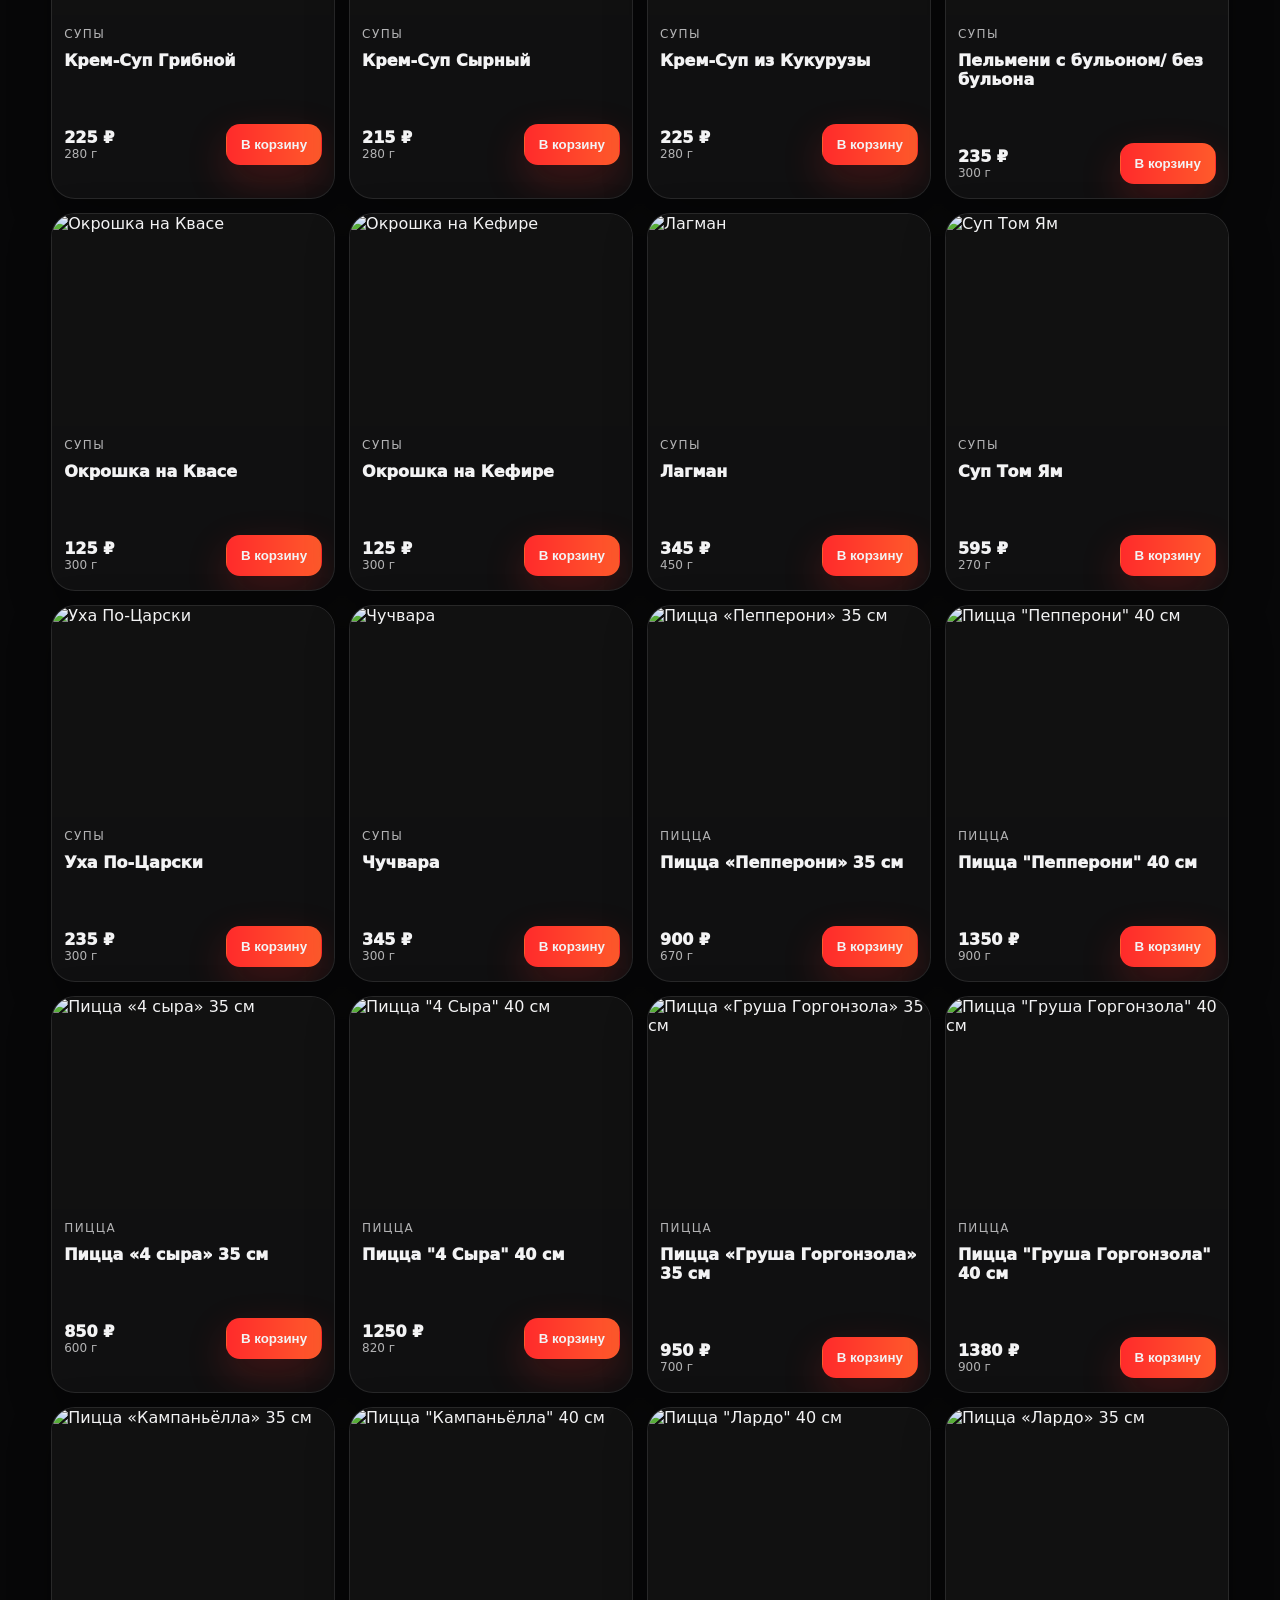
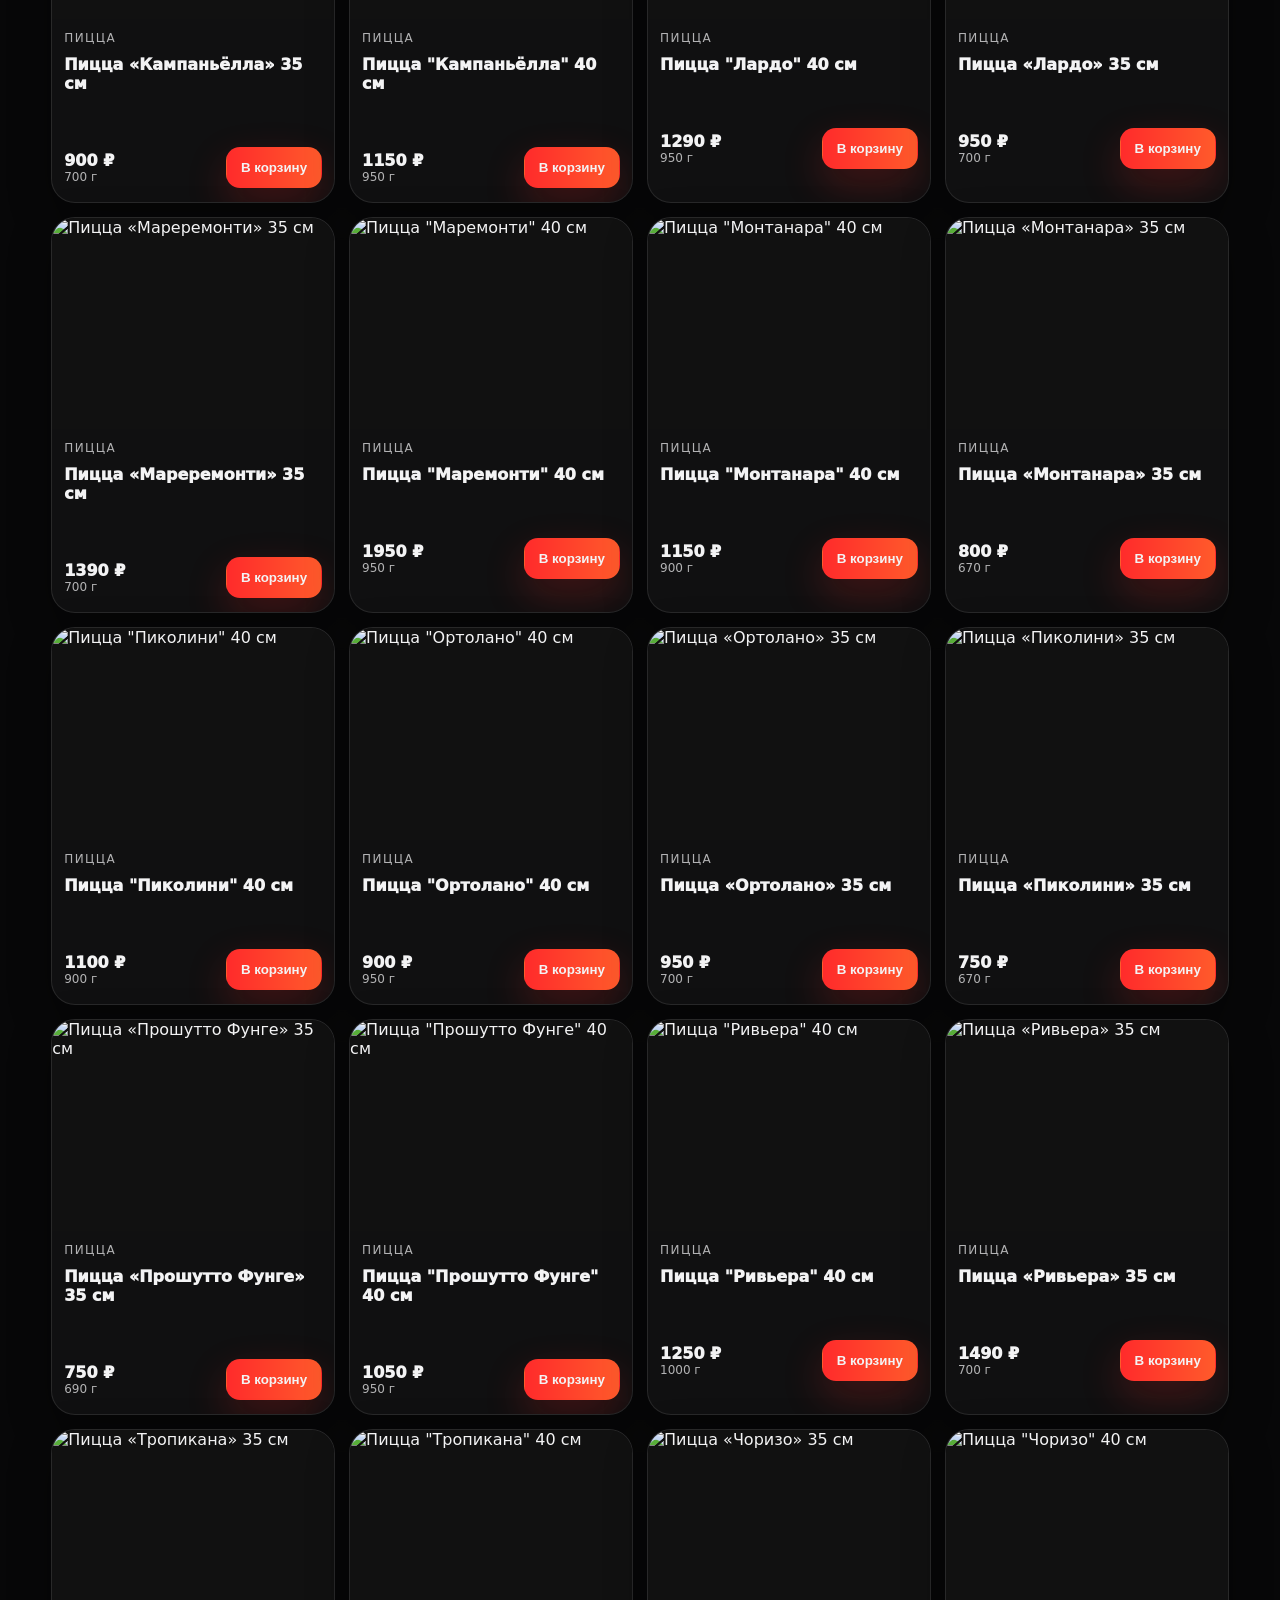
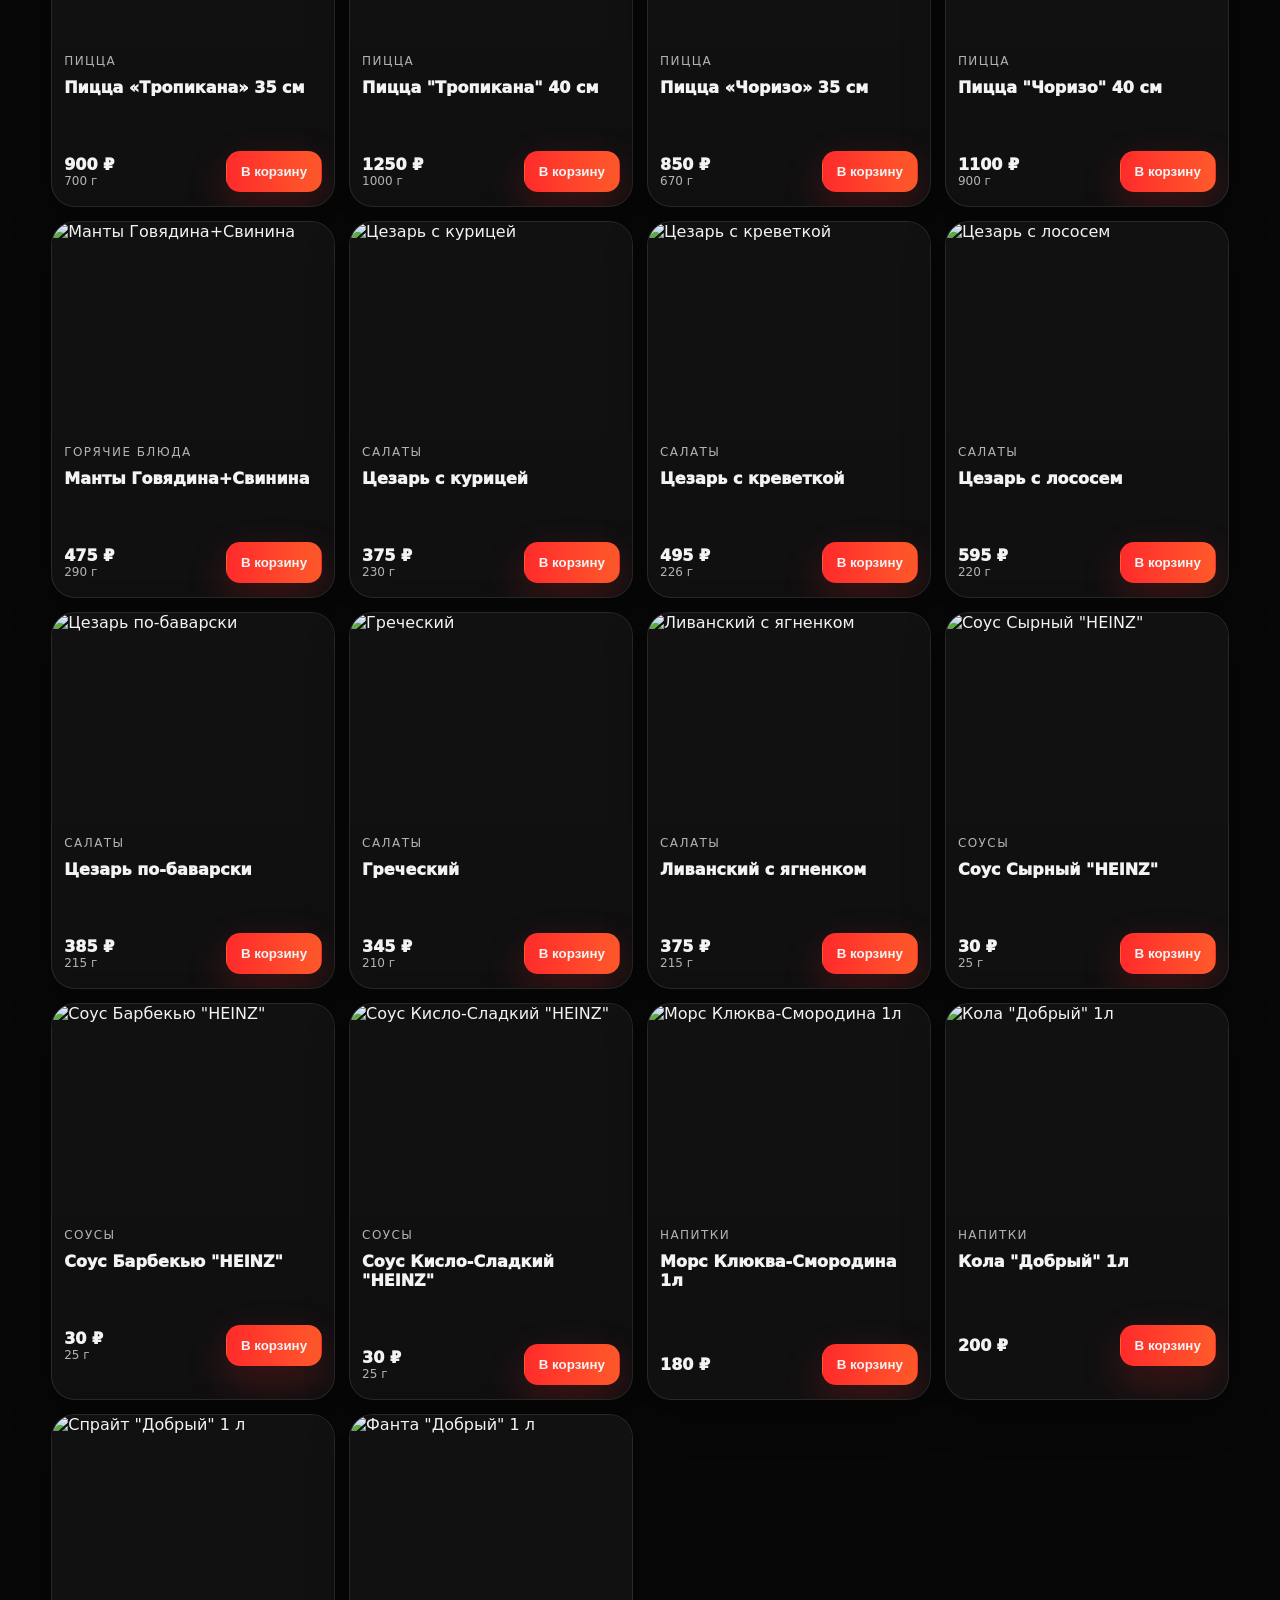
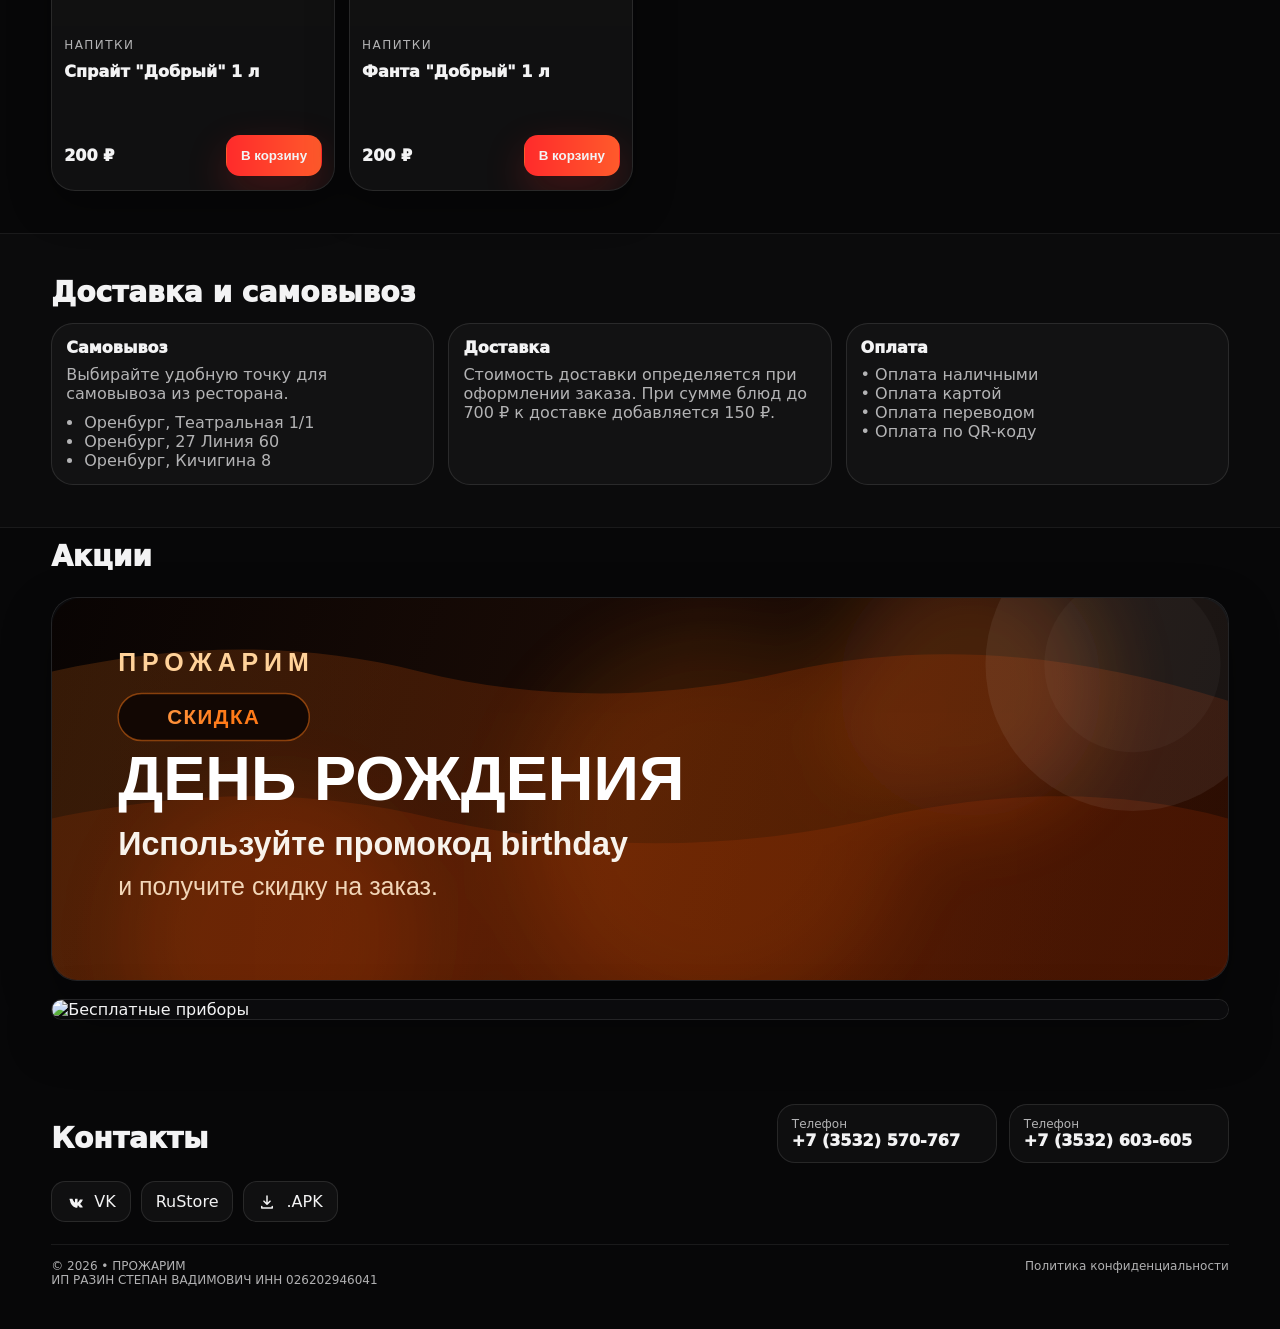
==== commit 869fab66: "Update index.html" ====
--- a/index.html
+++ b/index.html
@@ -163,14 +163,14 @@
           </div>-->
           </article>
 
-          <article class="promoSlide">
-            <img class="promoSlide__img" src="assets/promos/promo-prozharim-3.svg" alt="Доставка днём и ночью">
+          <!-- <article class="promoSlide">
+            <img class="promoSlide__img" src="assets/promos/promo-prozharim-3.svg" alt="Доставка днём и ночью"> -->
             <!--<div class="promoSlide__content">
               <div class="promoSlide__badge">24/7</div>
               <div class="promoSlide__title">Доставка днём и ночью</div>
               <div class="promoSlide__text">Для дневного и ночного времени применяются разные тарифы зон доставки. Итоговая стоимость пересчитывается автоматически.</div>
           </div>-->
-          </article>
+          <!-- </article> -->
         </div>
       </div>
     </section>
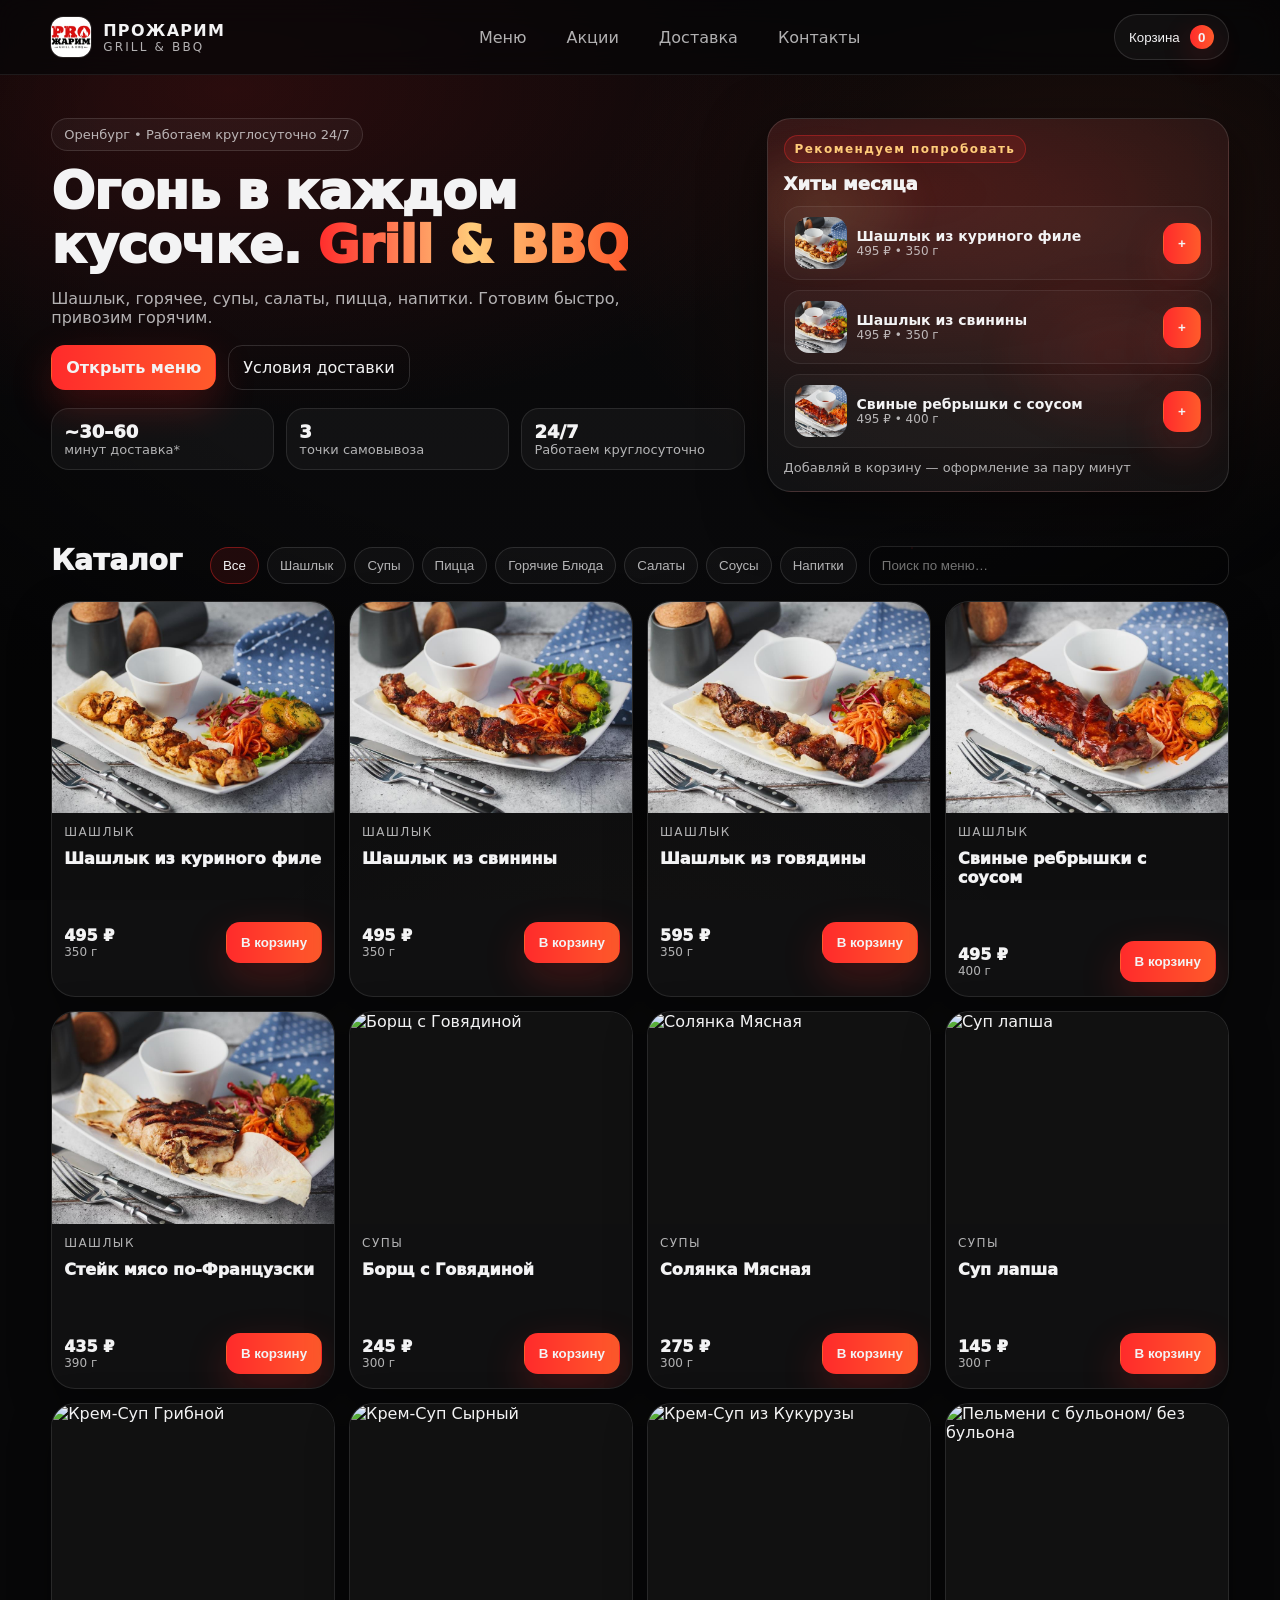
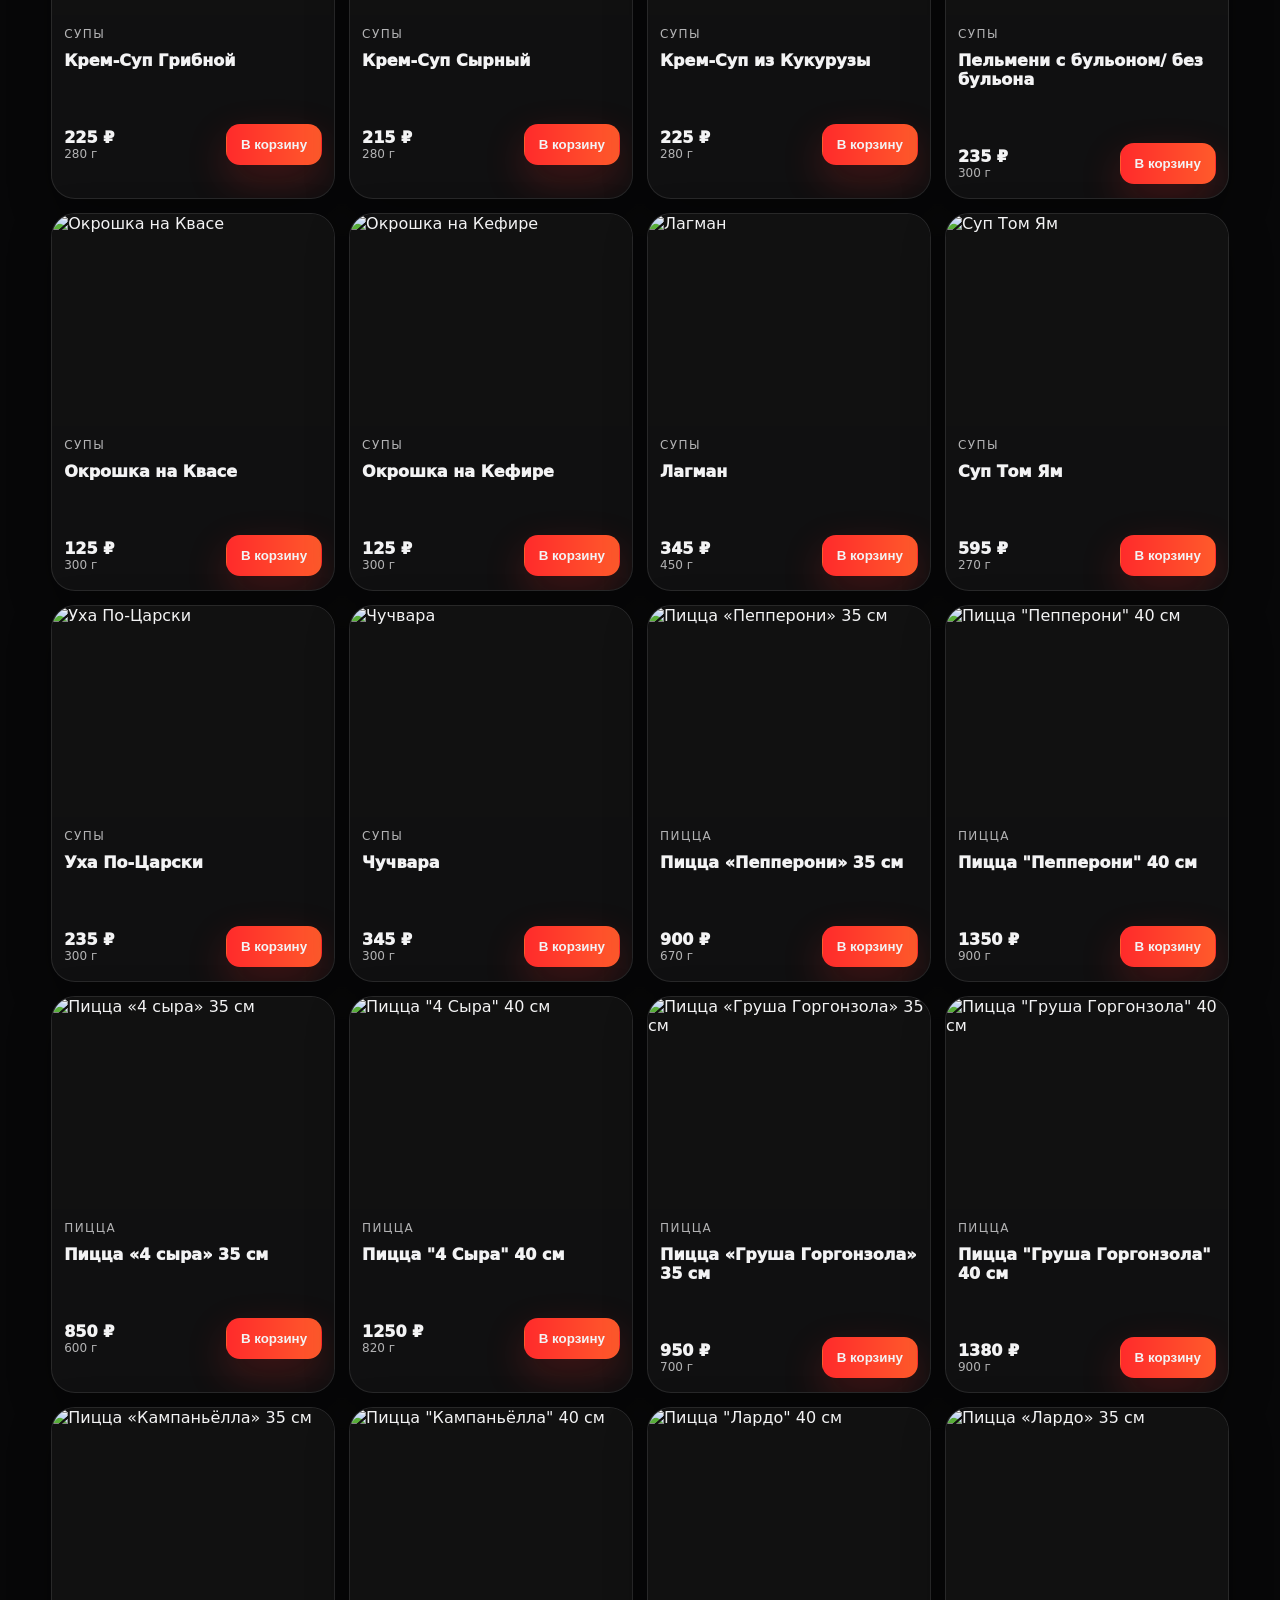
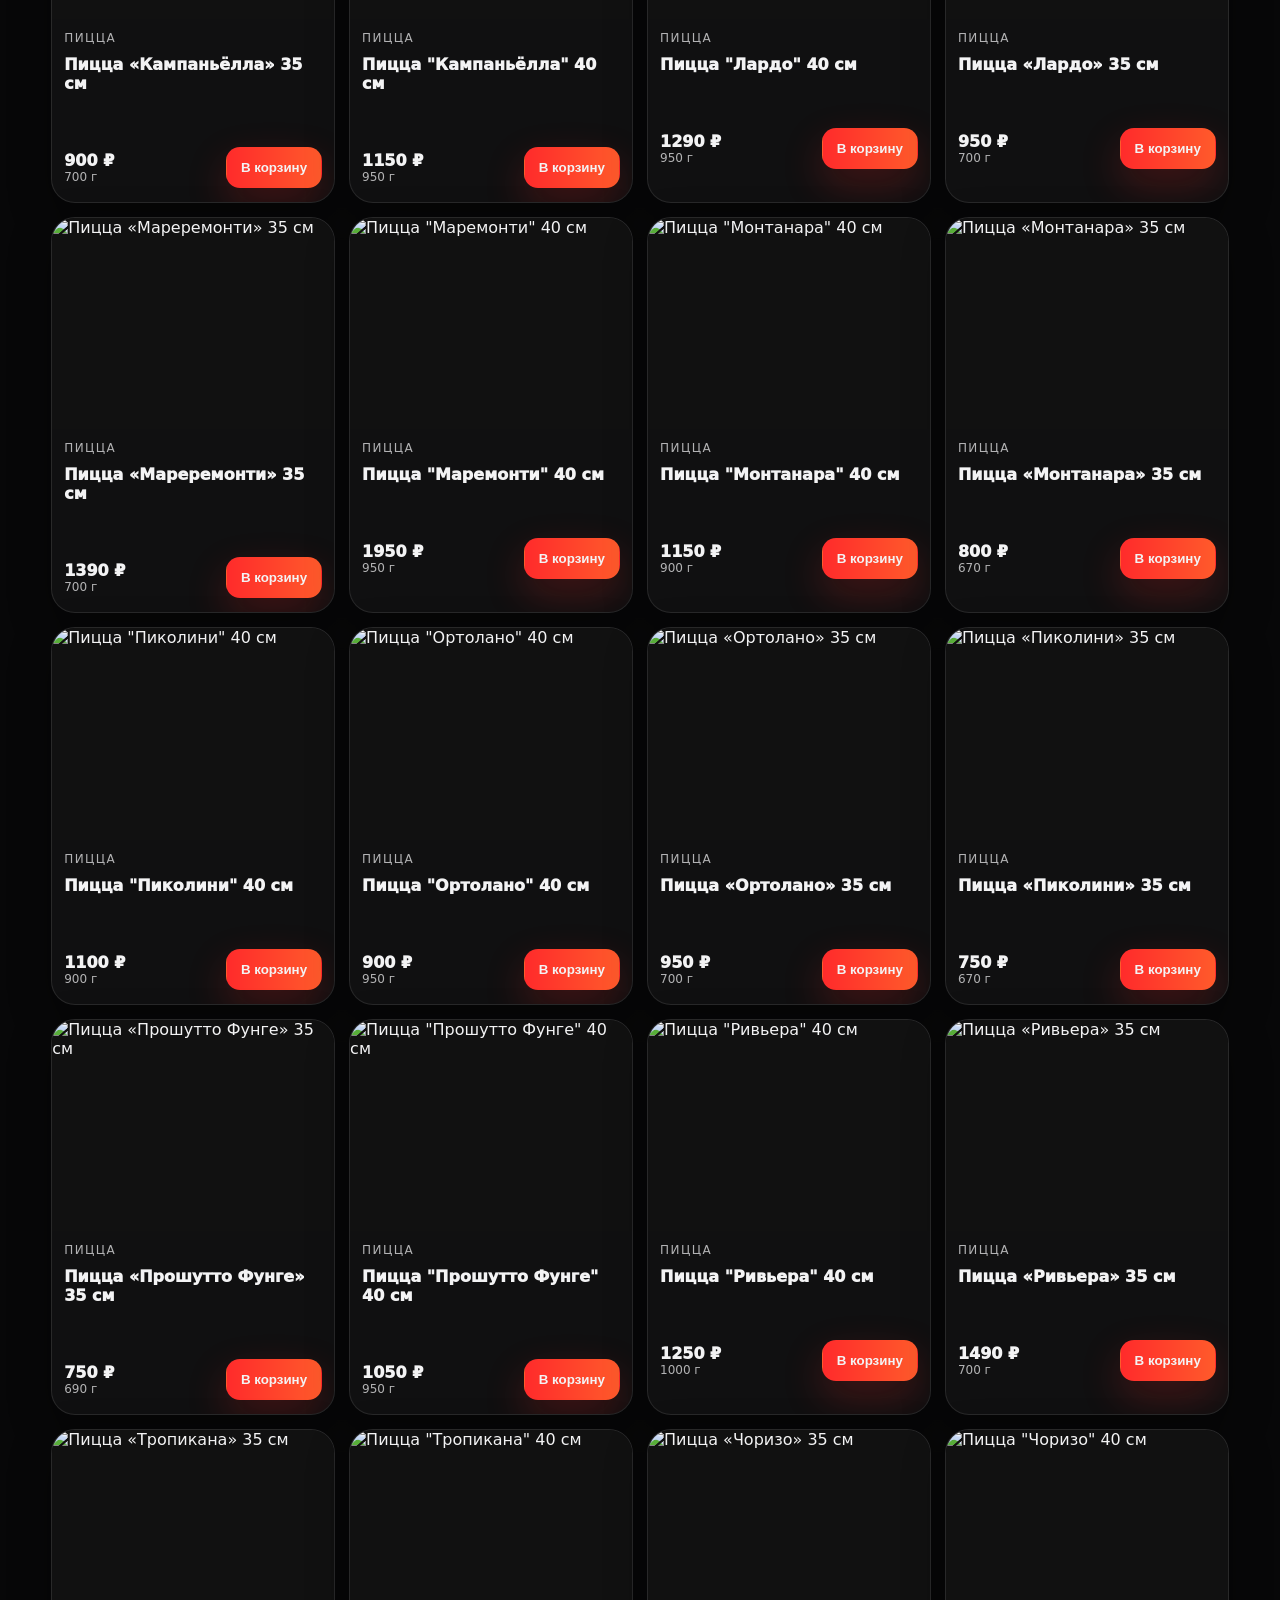
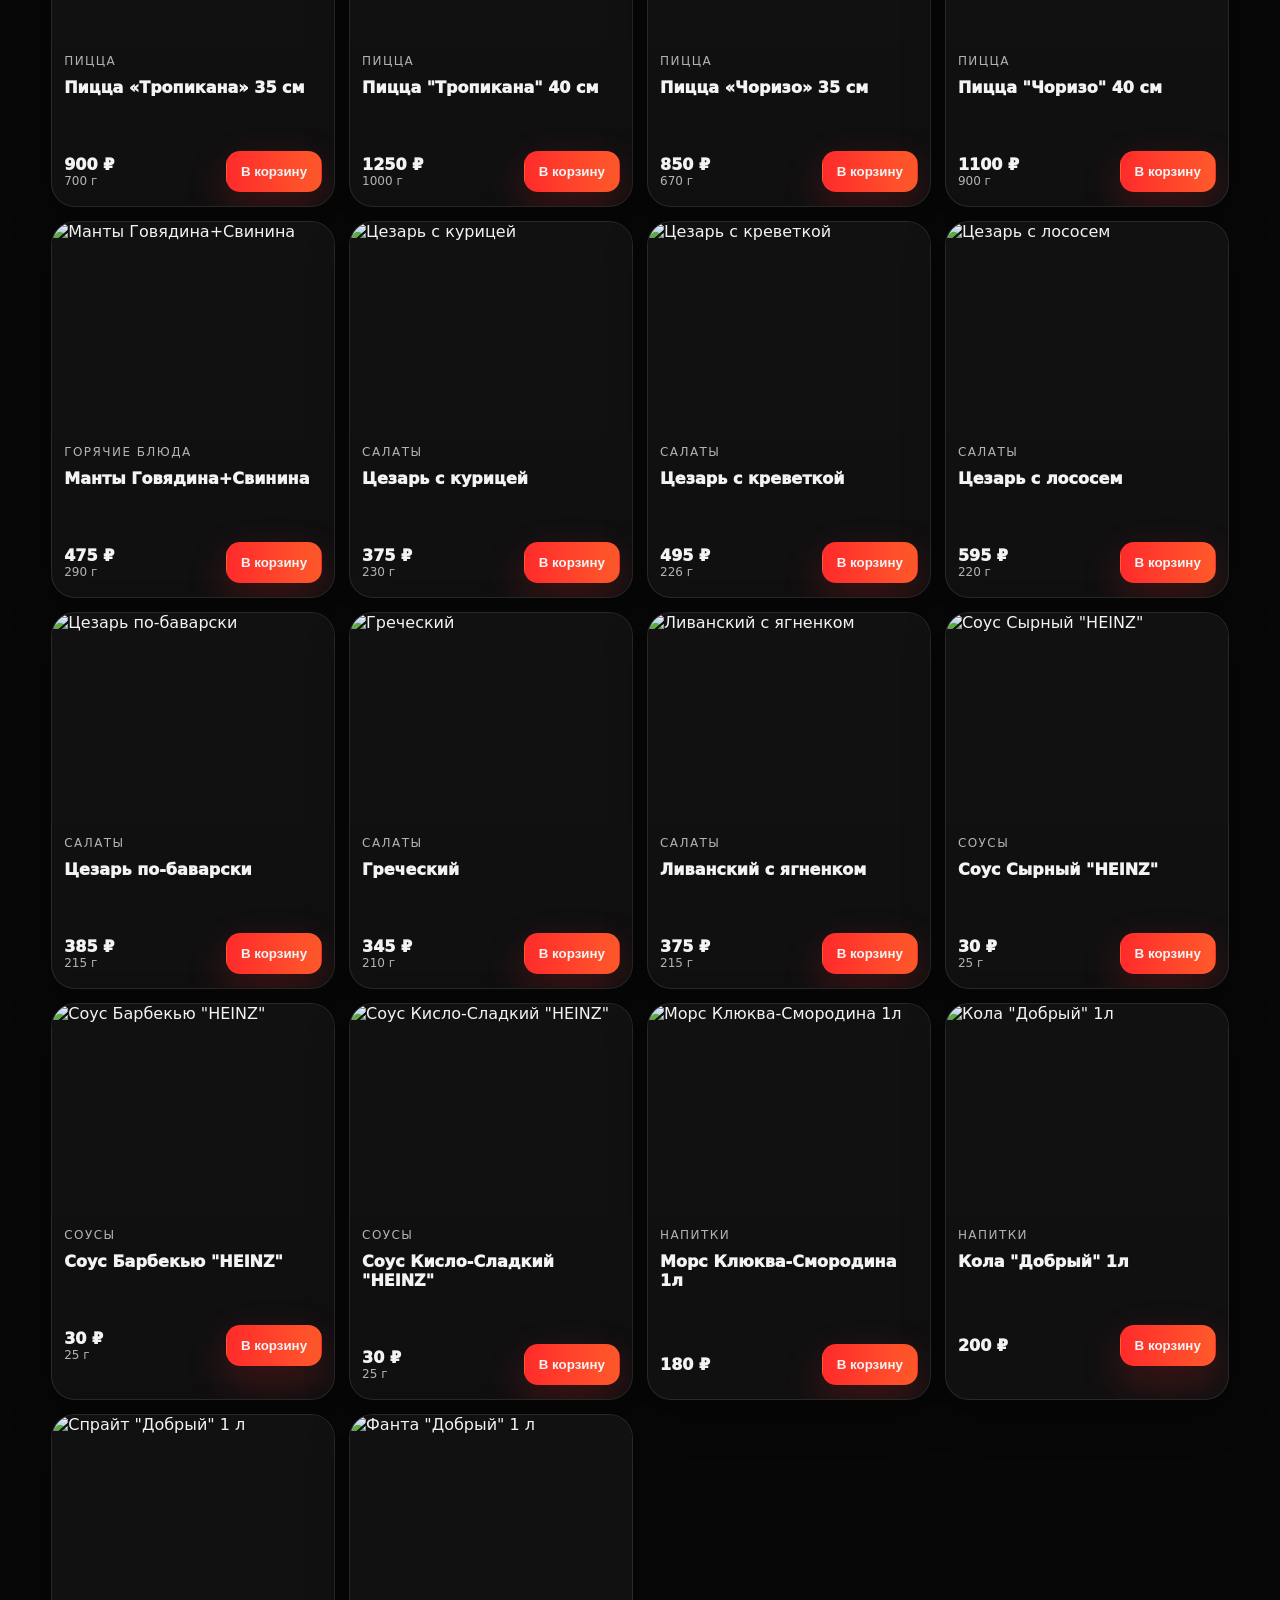
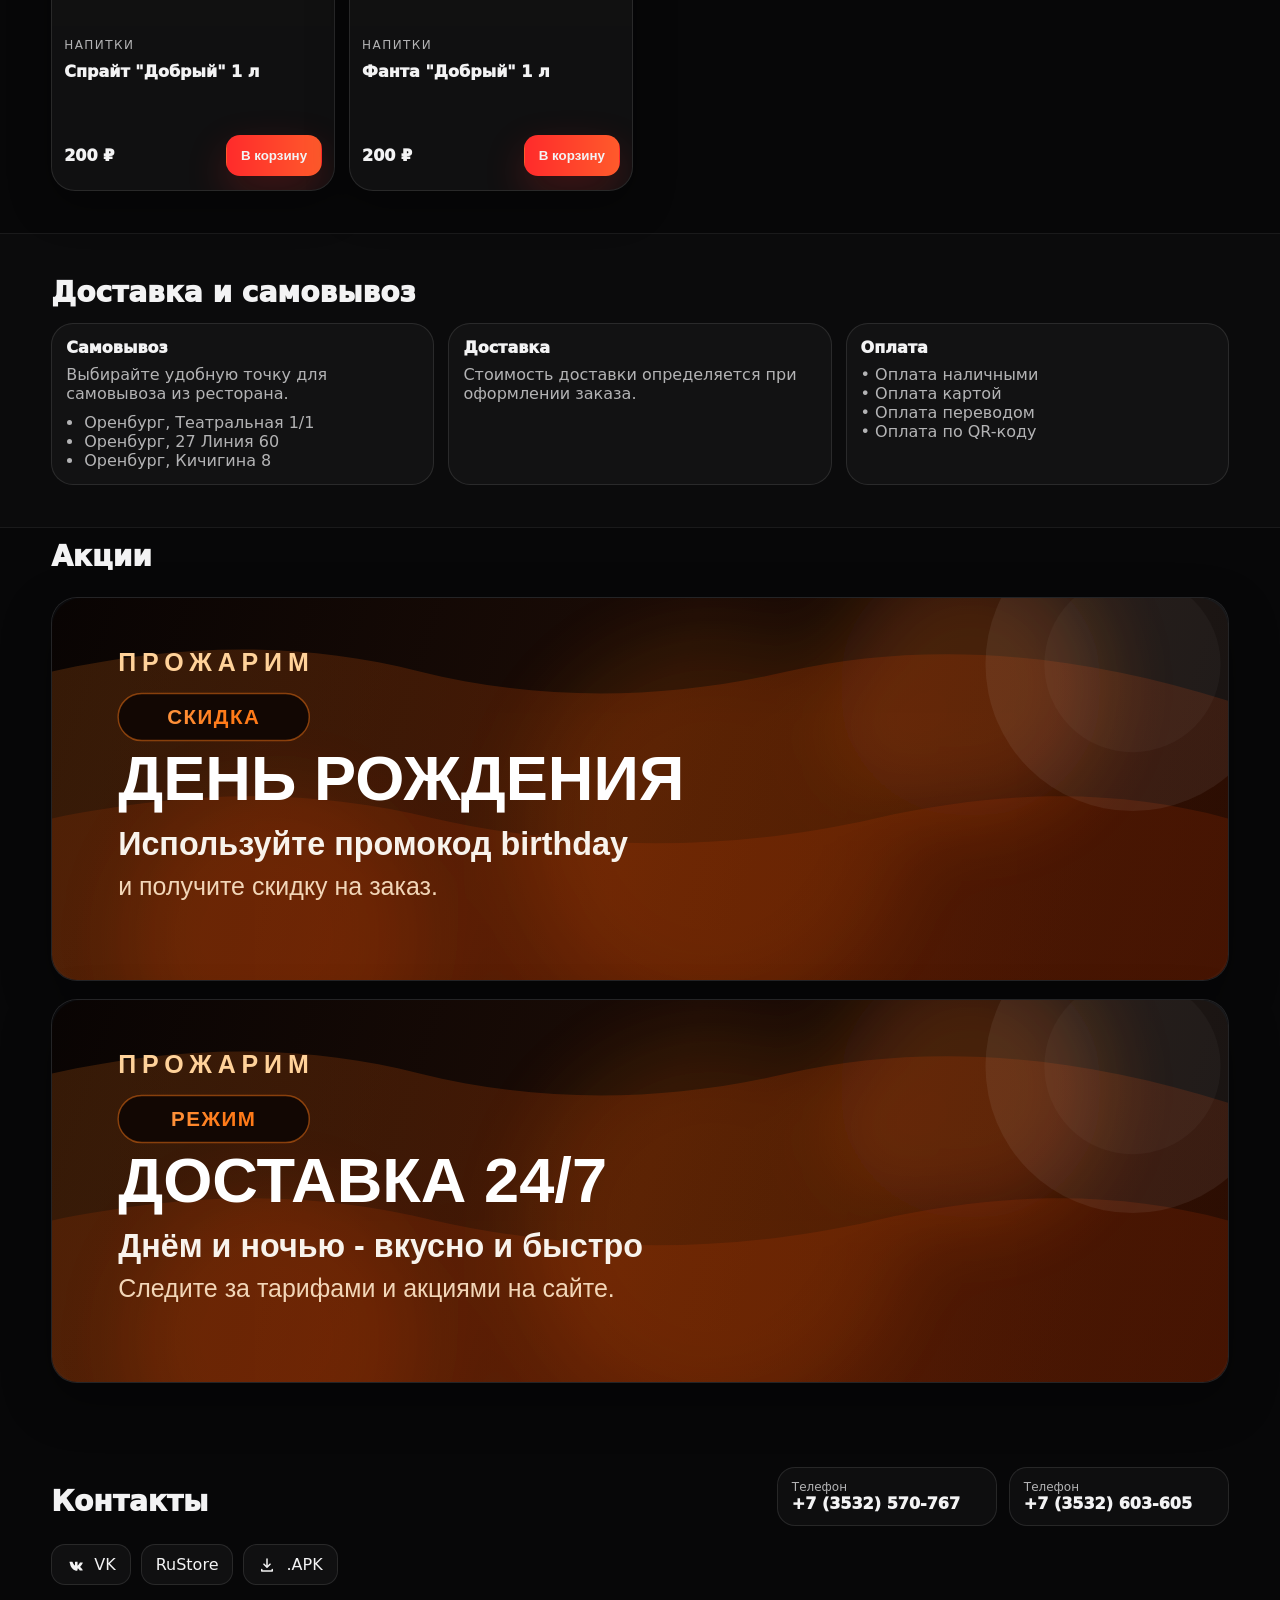
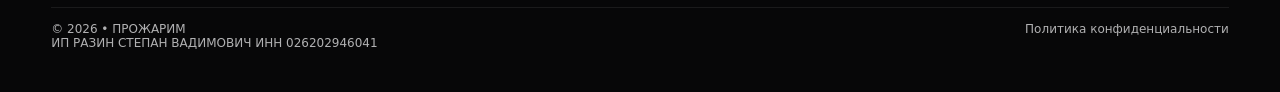
==== commit 01e3cb96: "Update index.html" ====
--- a/index.html
+++ b/index.html
@@ -123,7 +123,7 @@
           <div class="infoCard">
             <div class="infoCard__title">Доставка</div>
             <div class="infoCard__text">
-              Стоимость доставки определяется при оформлении заказа. При сумме блюд до 700 ₽ к доставке добавляется 150 ₽.
+              Стоимость доставки определяется при оформлении заказа.
             </div>
           </div>
 
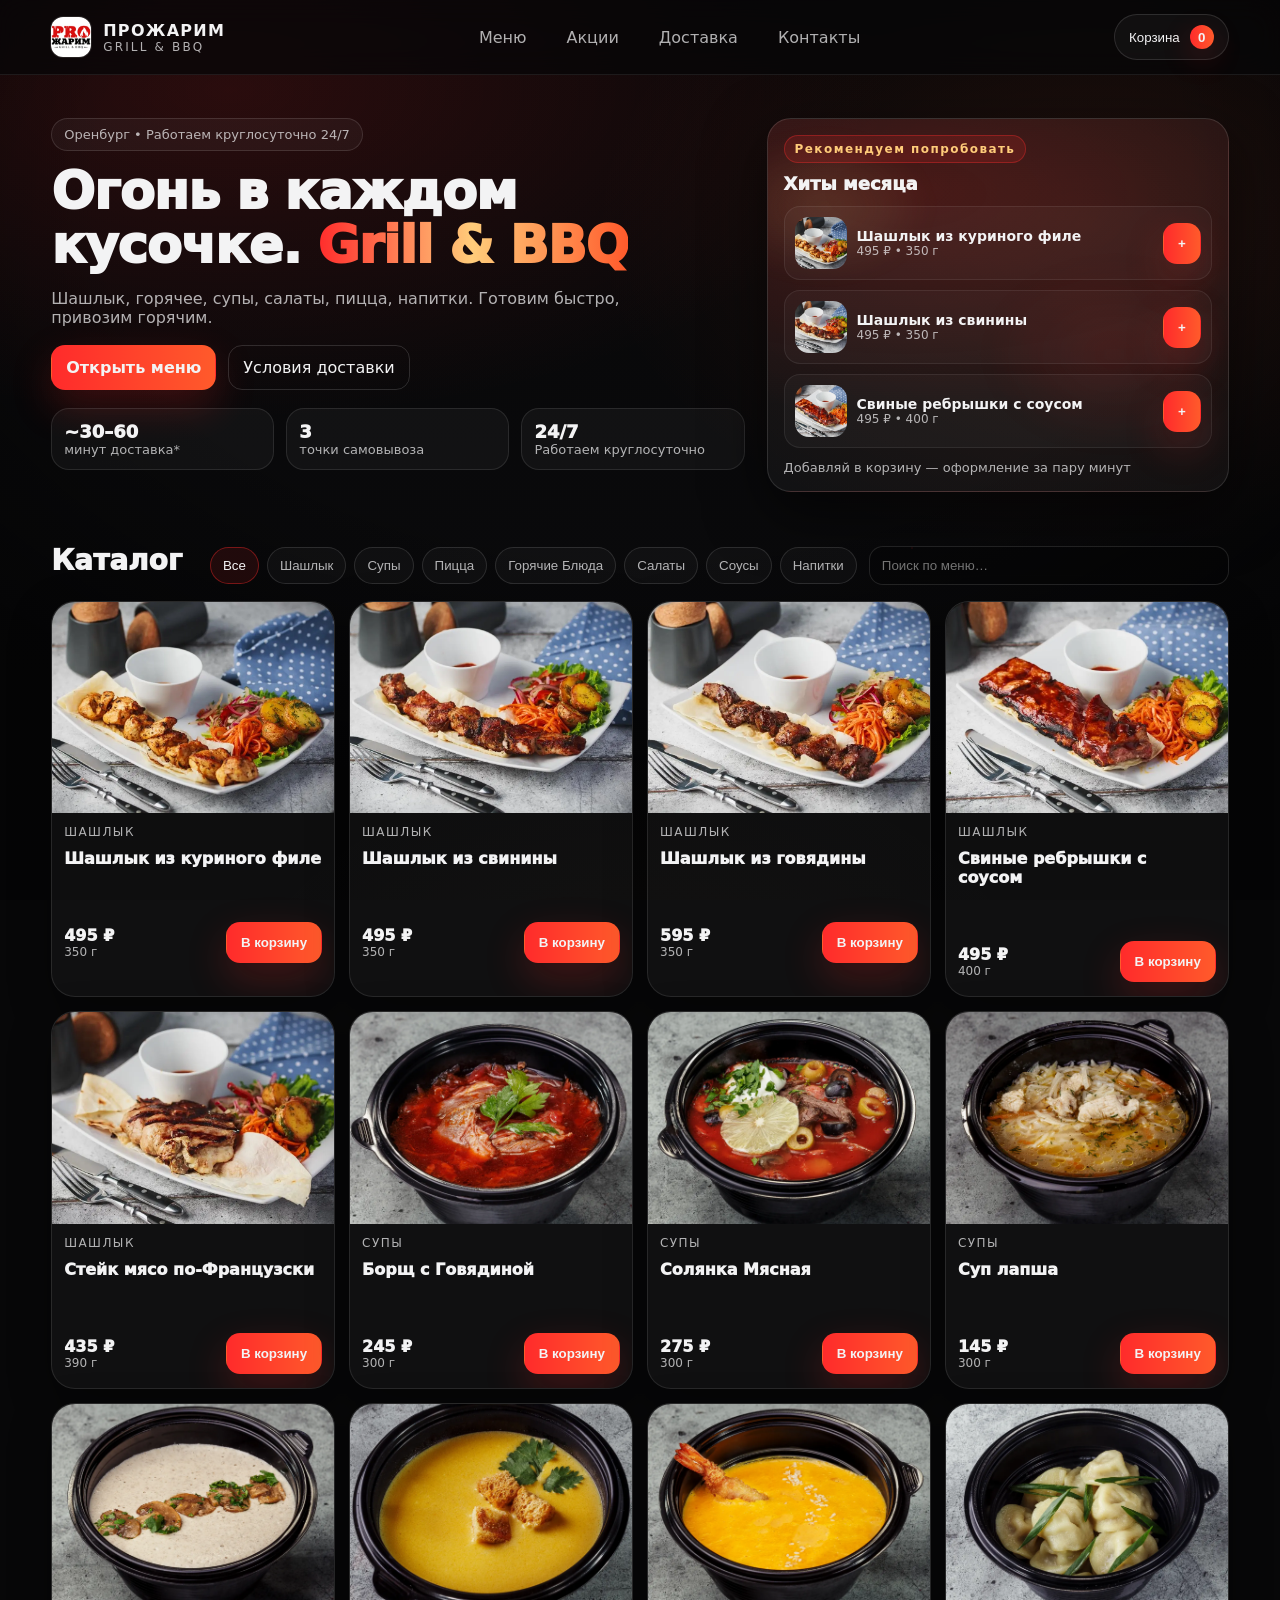
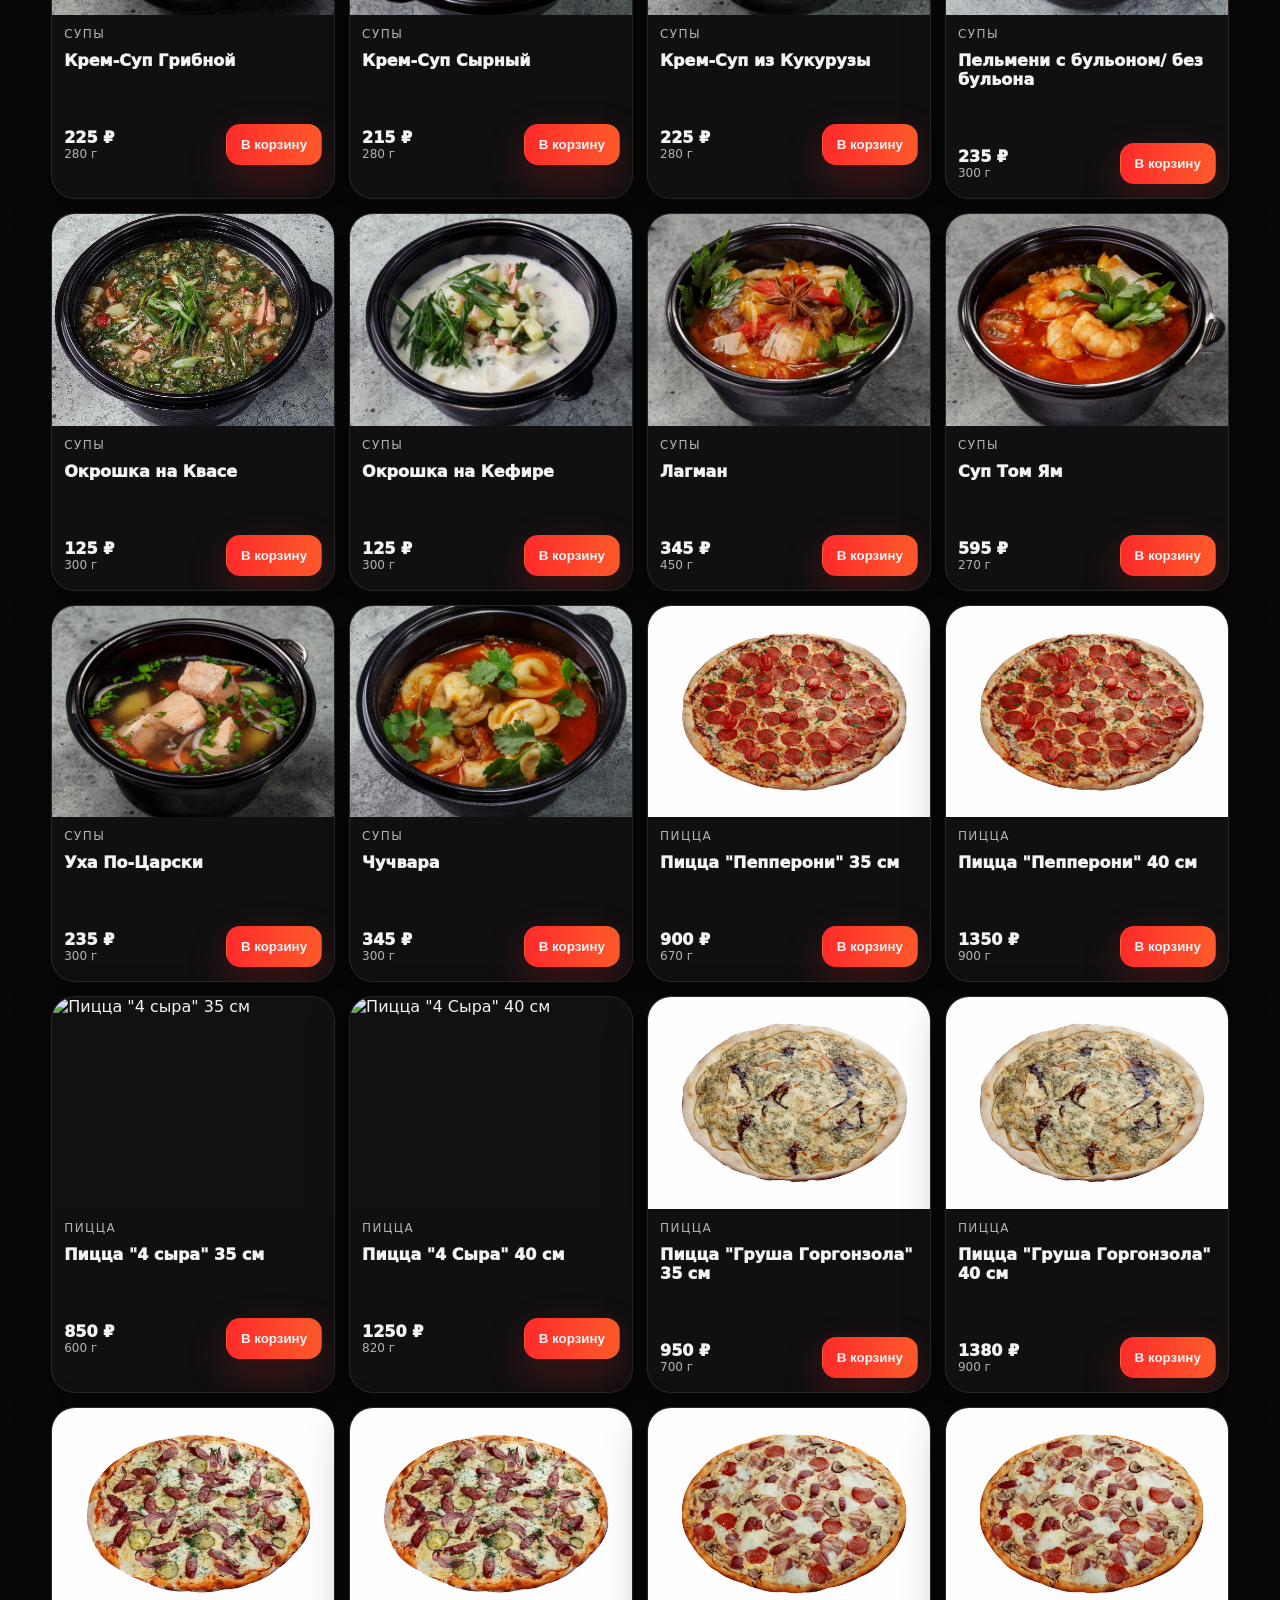
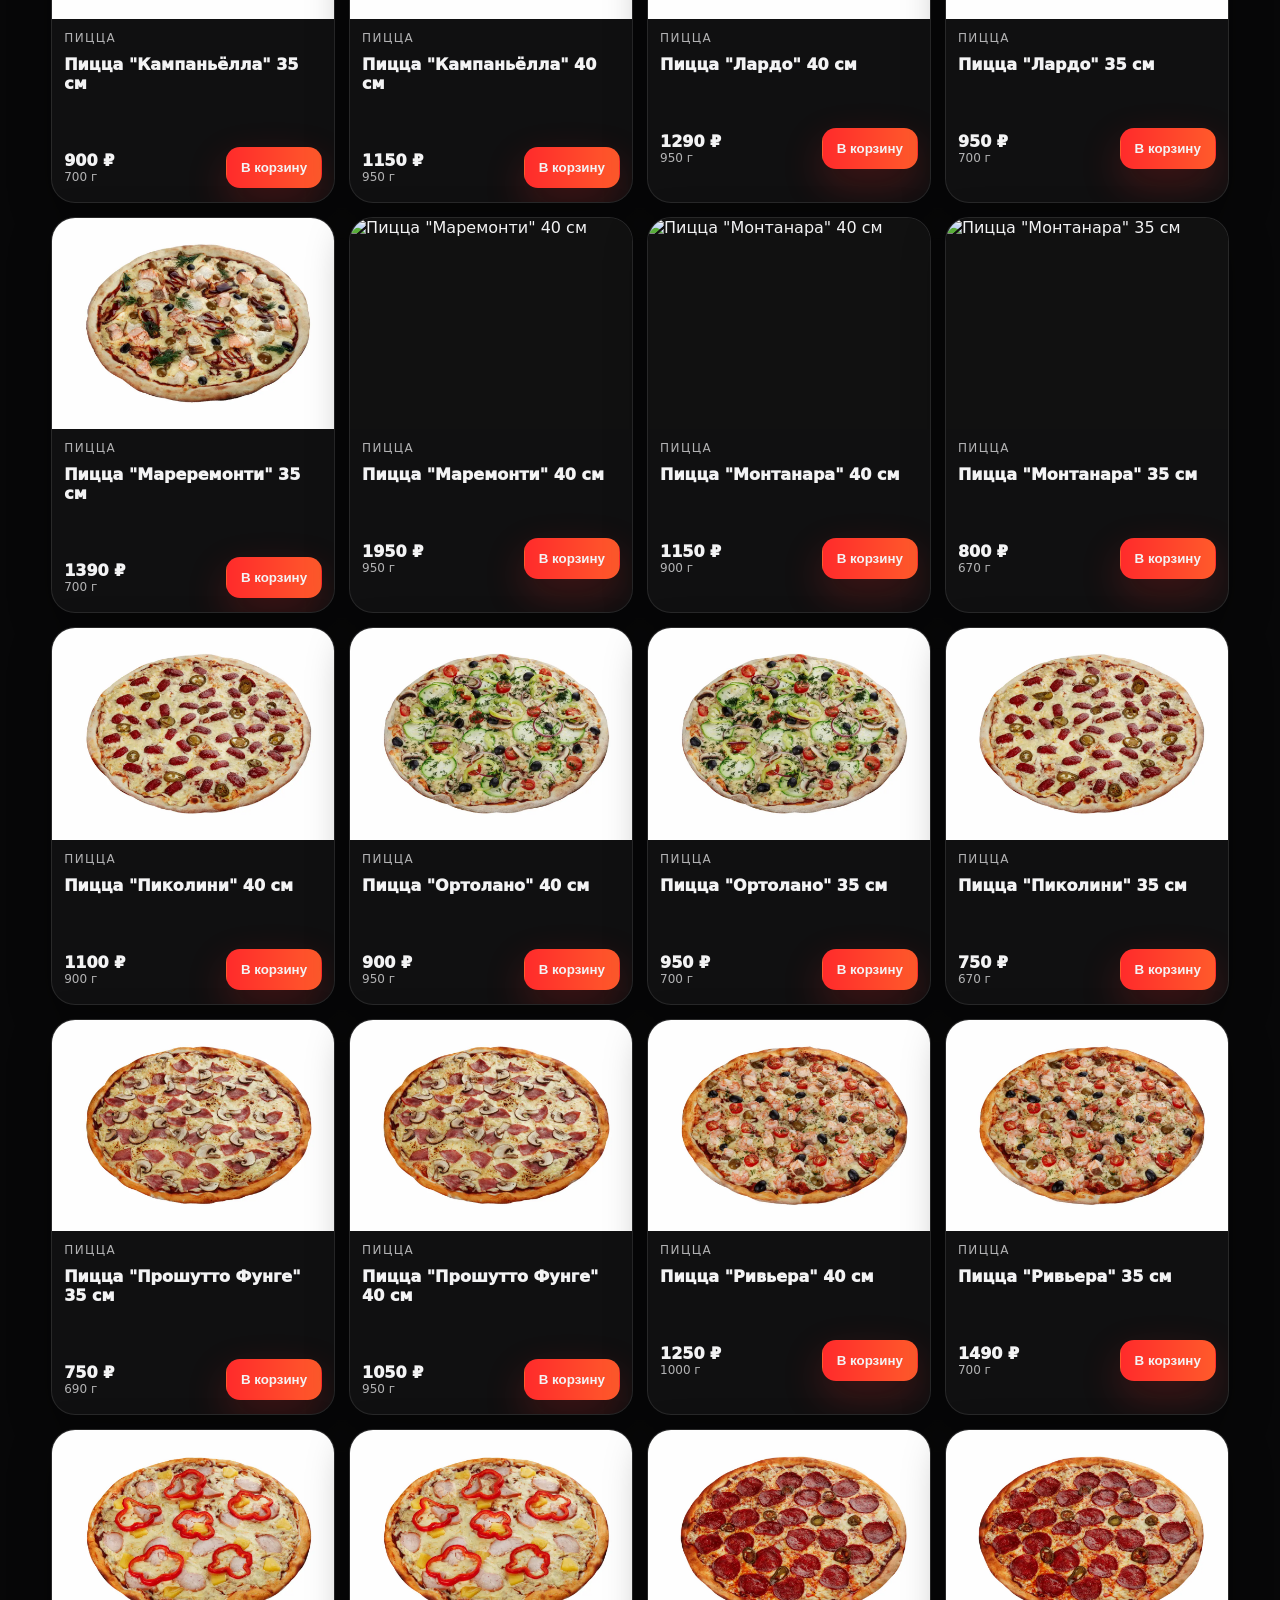
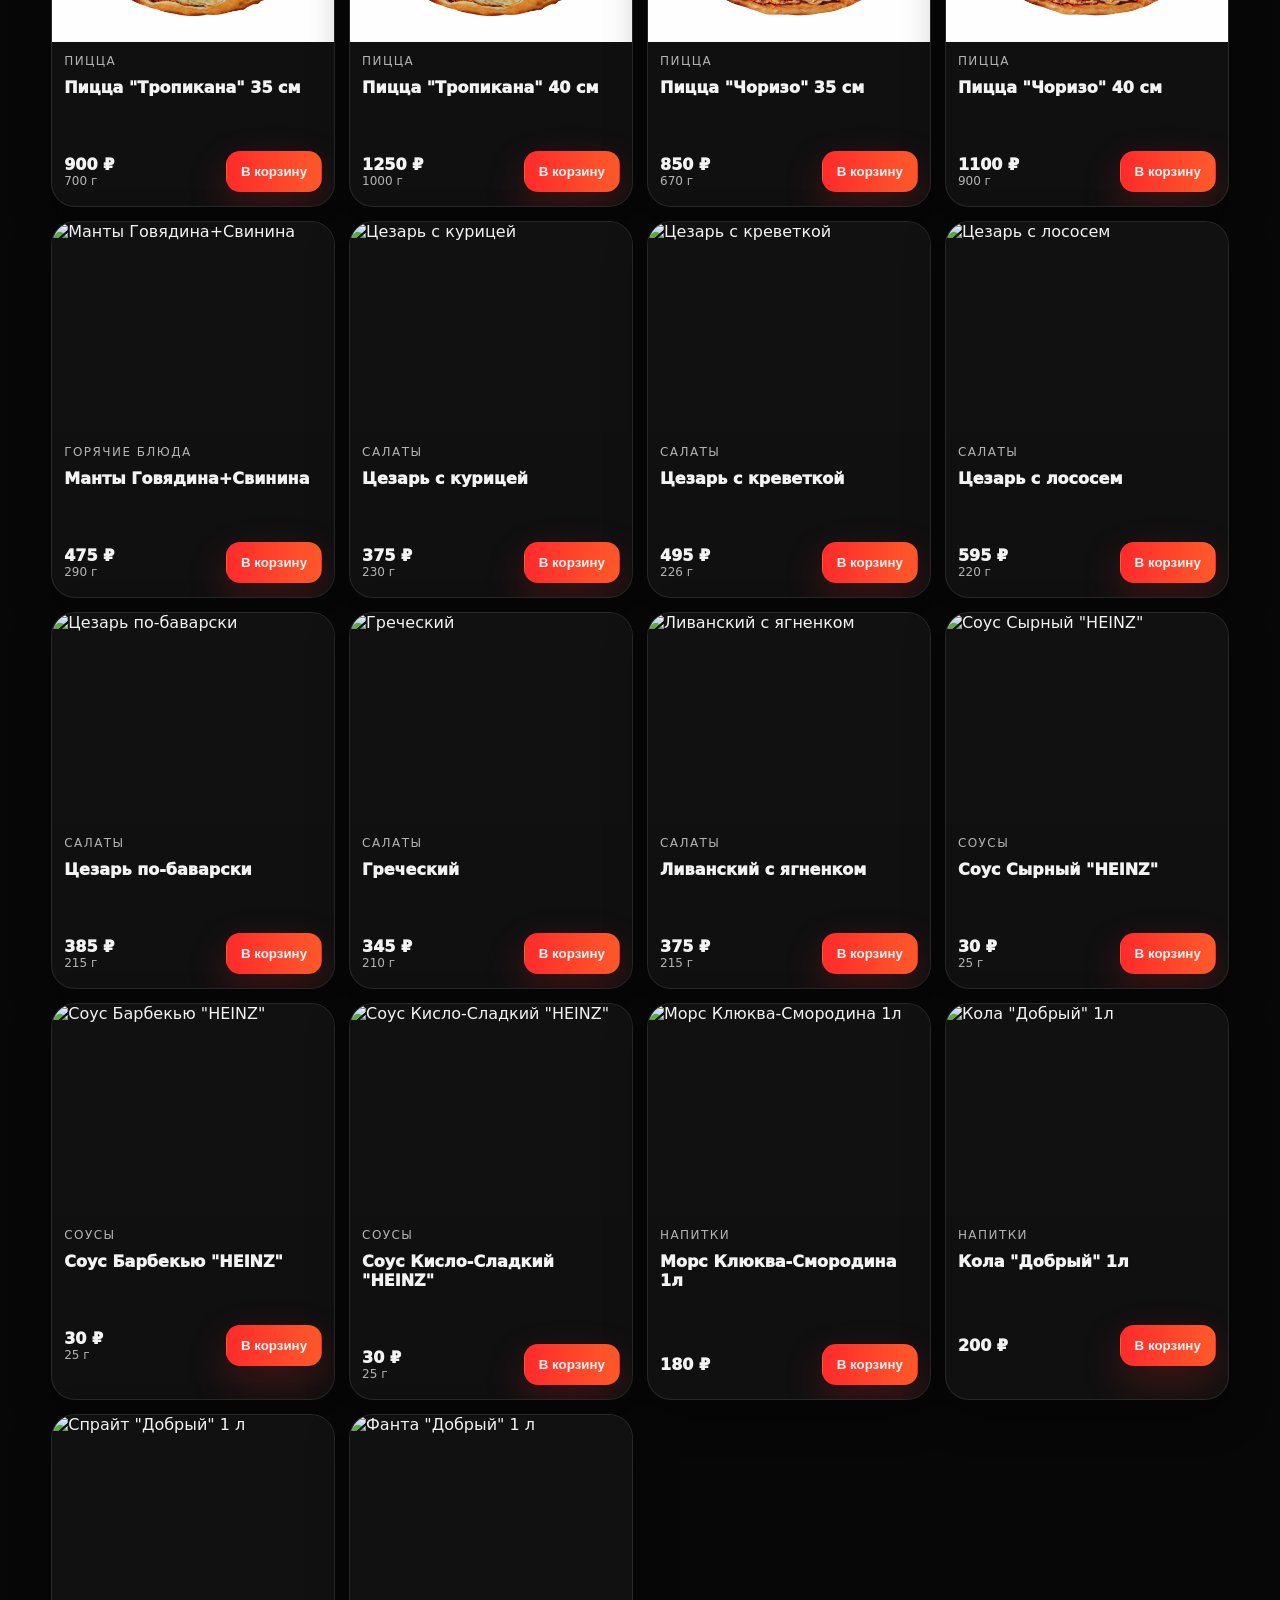
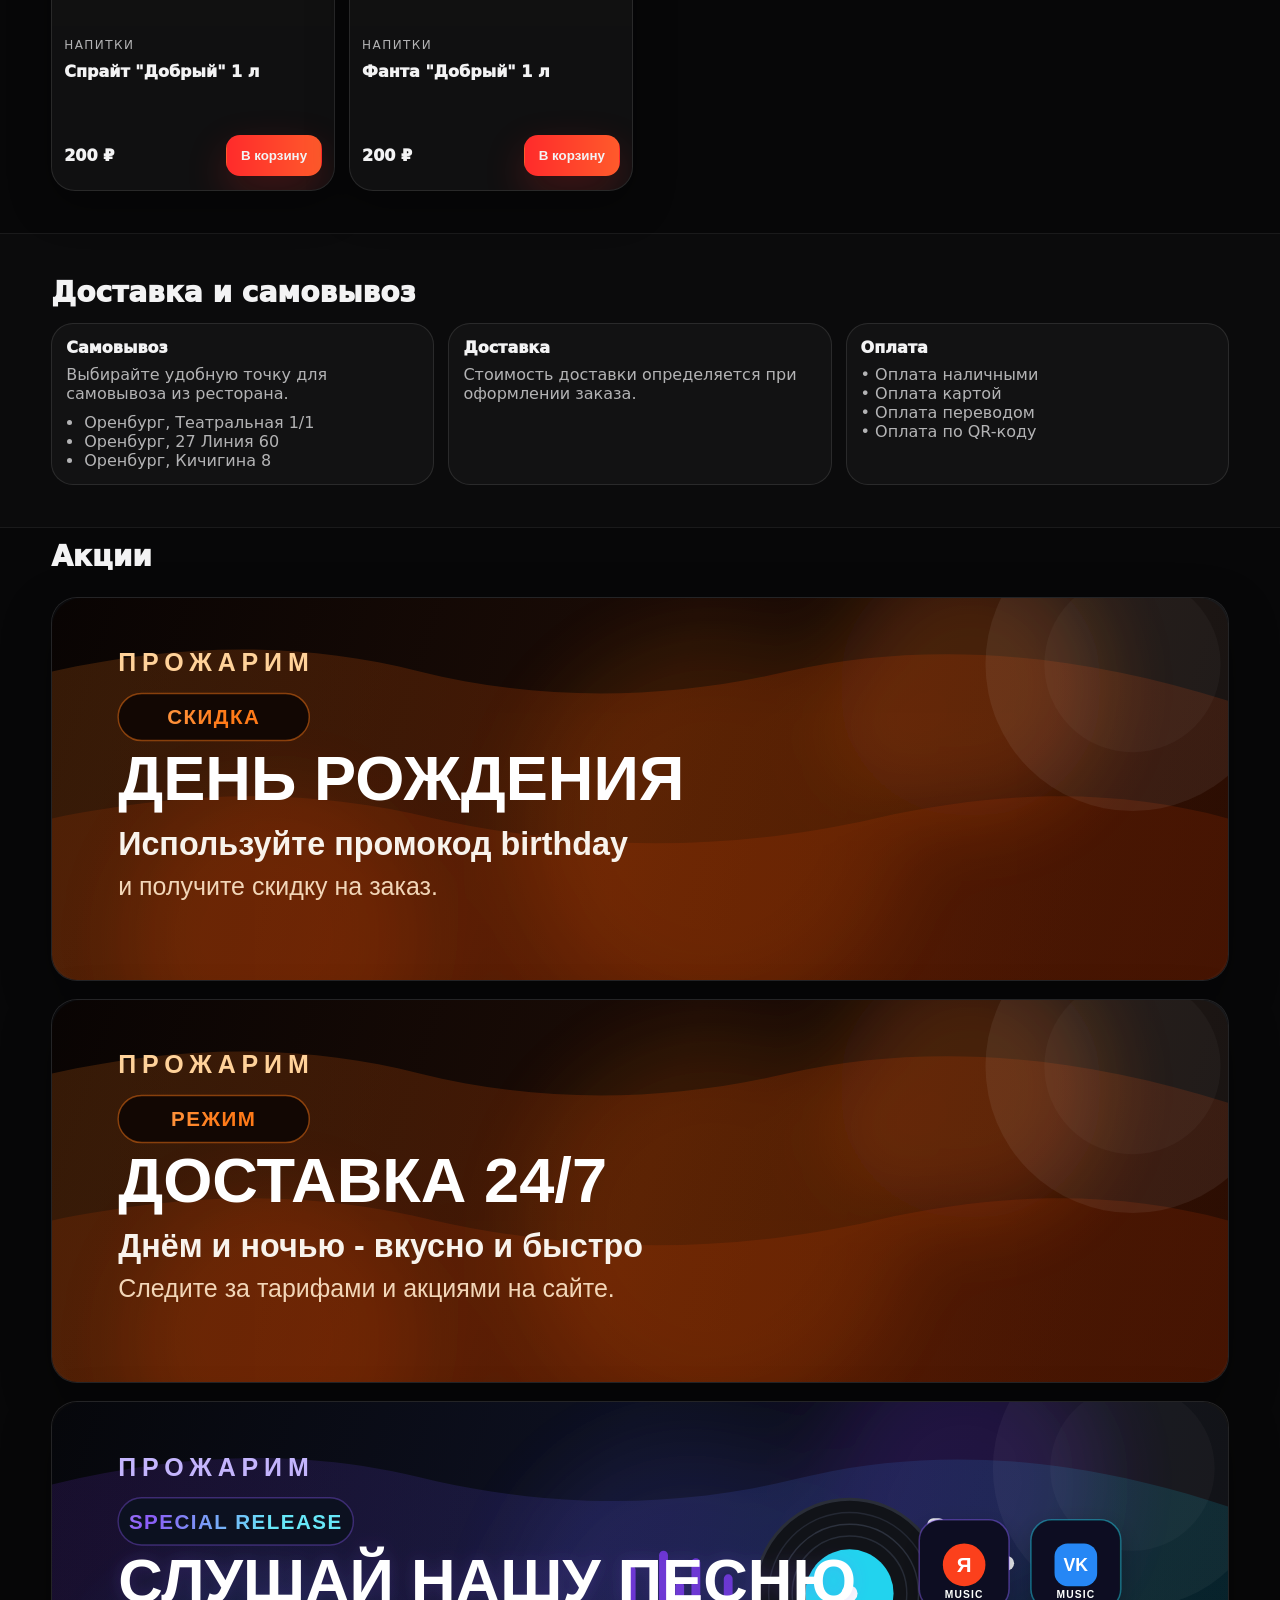
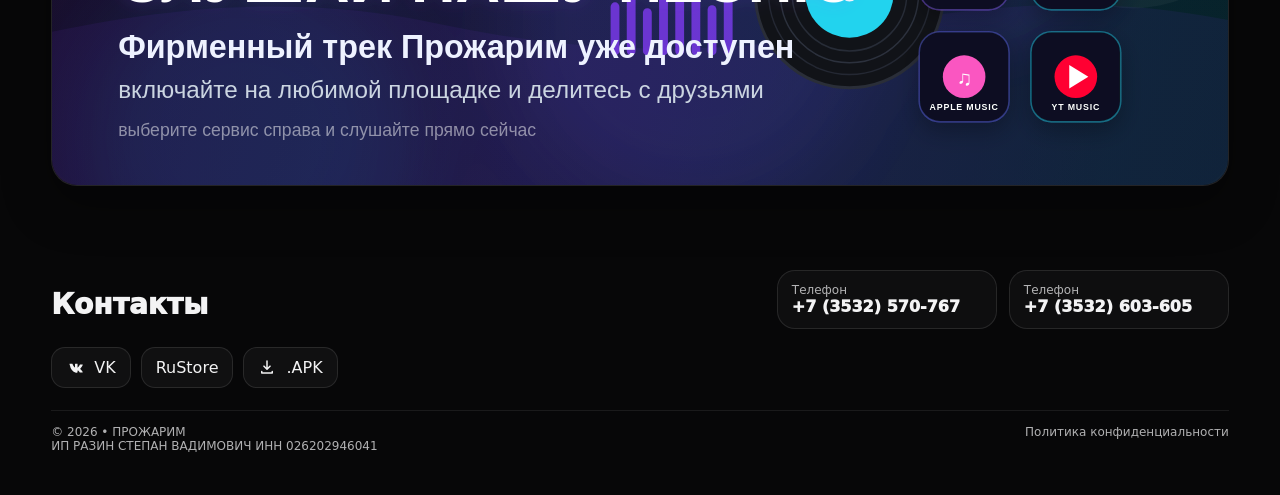
==== commit f3d49eeb: "Update index.html" ====
--- a/index.html
+++ b/index.html
@@ -162,6 +162,11 @@
               <div class="promoSlide__text">Выбирайте количество приборов при оформлении. Начиная с 6-го — по 6 ₽ за каждый дополнительный прибор.</div>
           </div>-->
           </article>
+
+          <article class="promoSlide">
+            <img class="promoSlide__img" src="assets/promos/promo-prozharim-3.svg" alt="Новый трек">
+          </article>
+
 
           <!-- <article class="promoSlide">
             <img class="promoSlide__img" src="assets/promos/promo-prozharim-3.svg" alt="Доставка днём и ночью"> -->
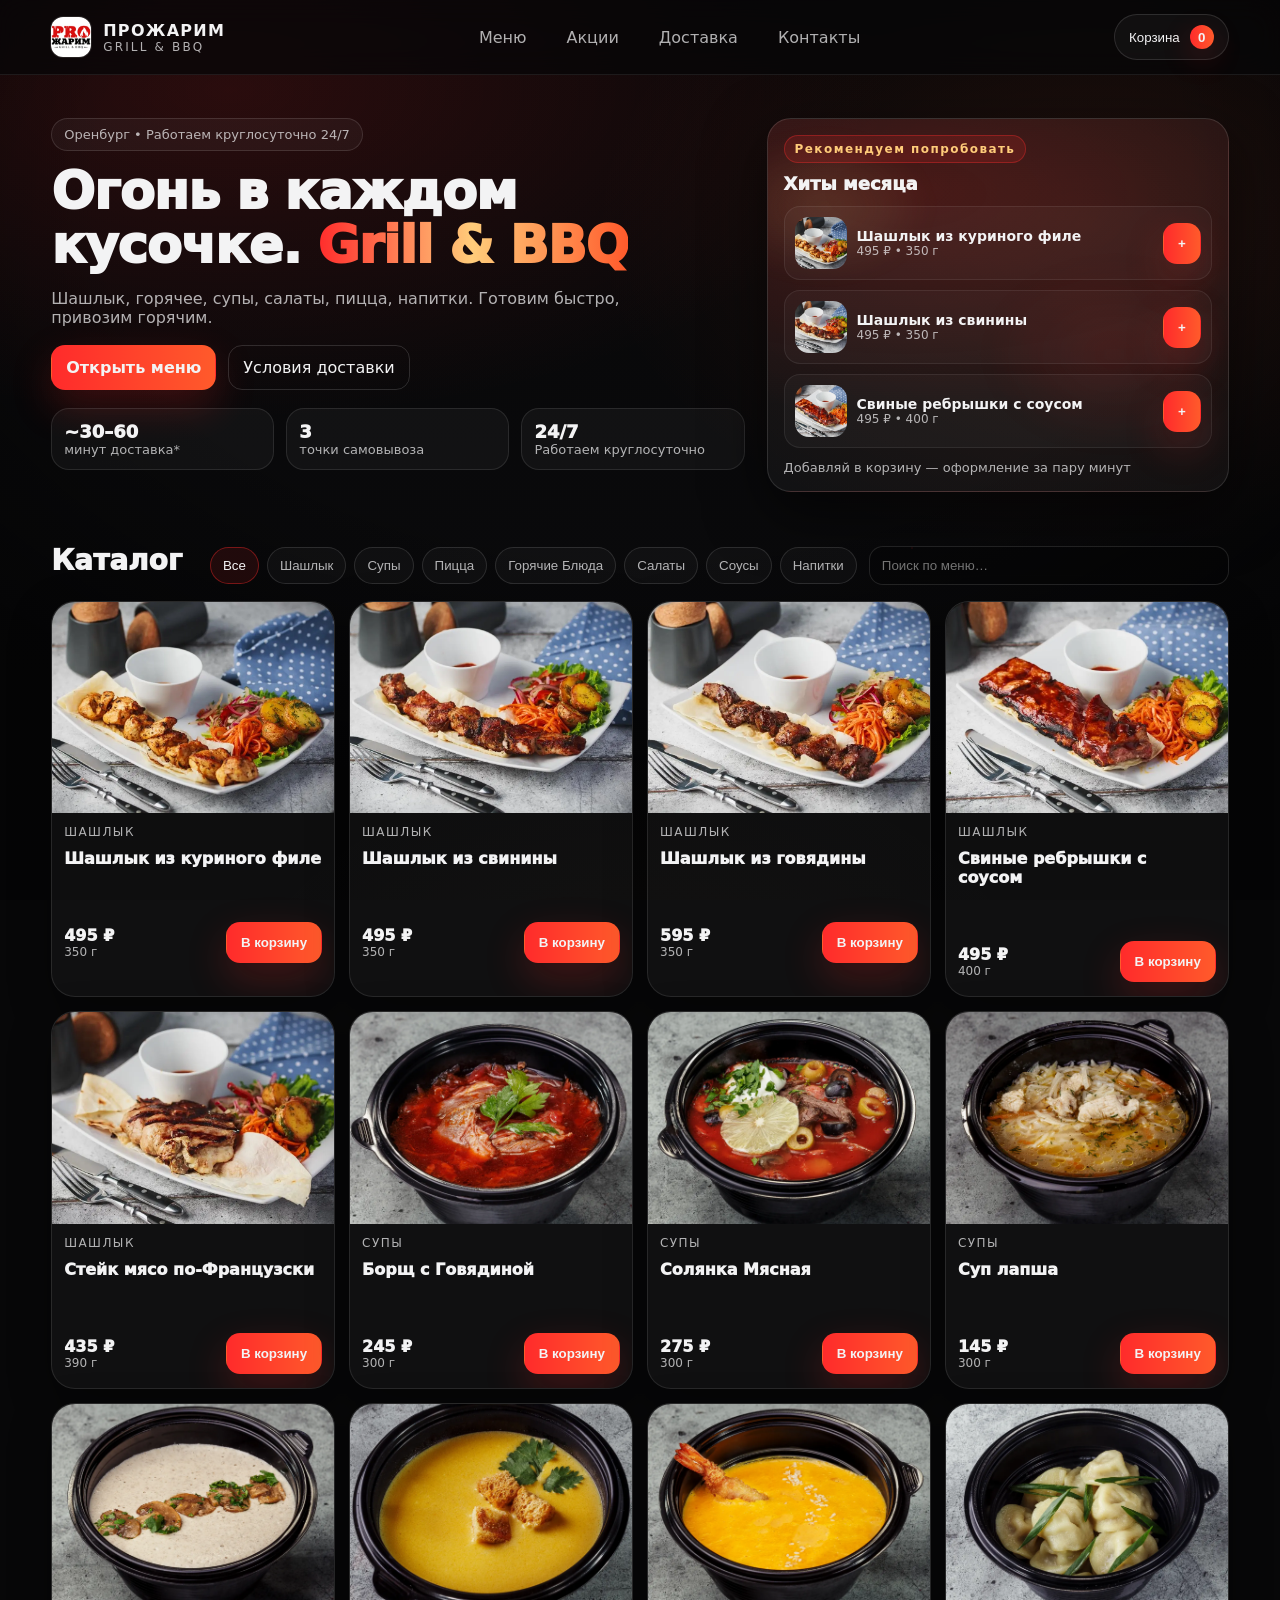
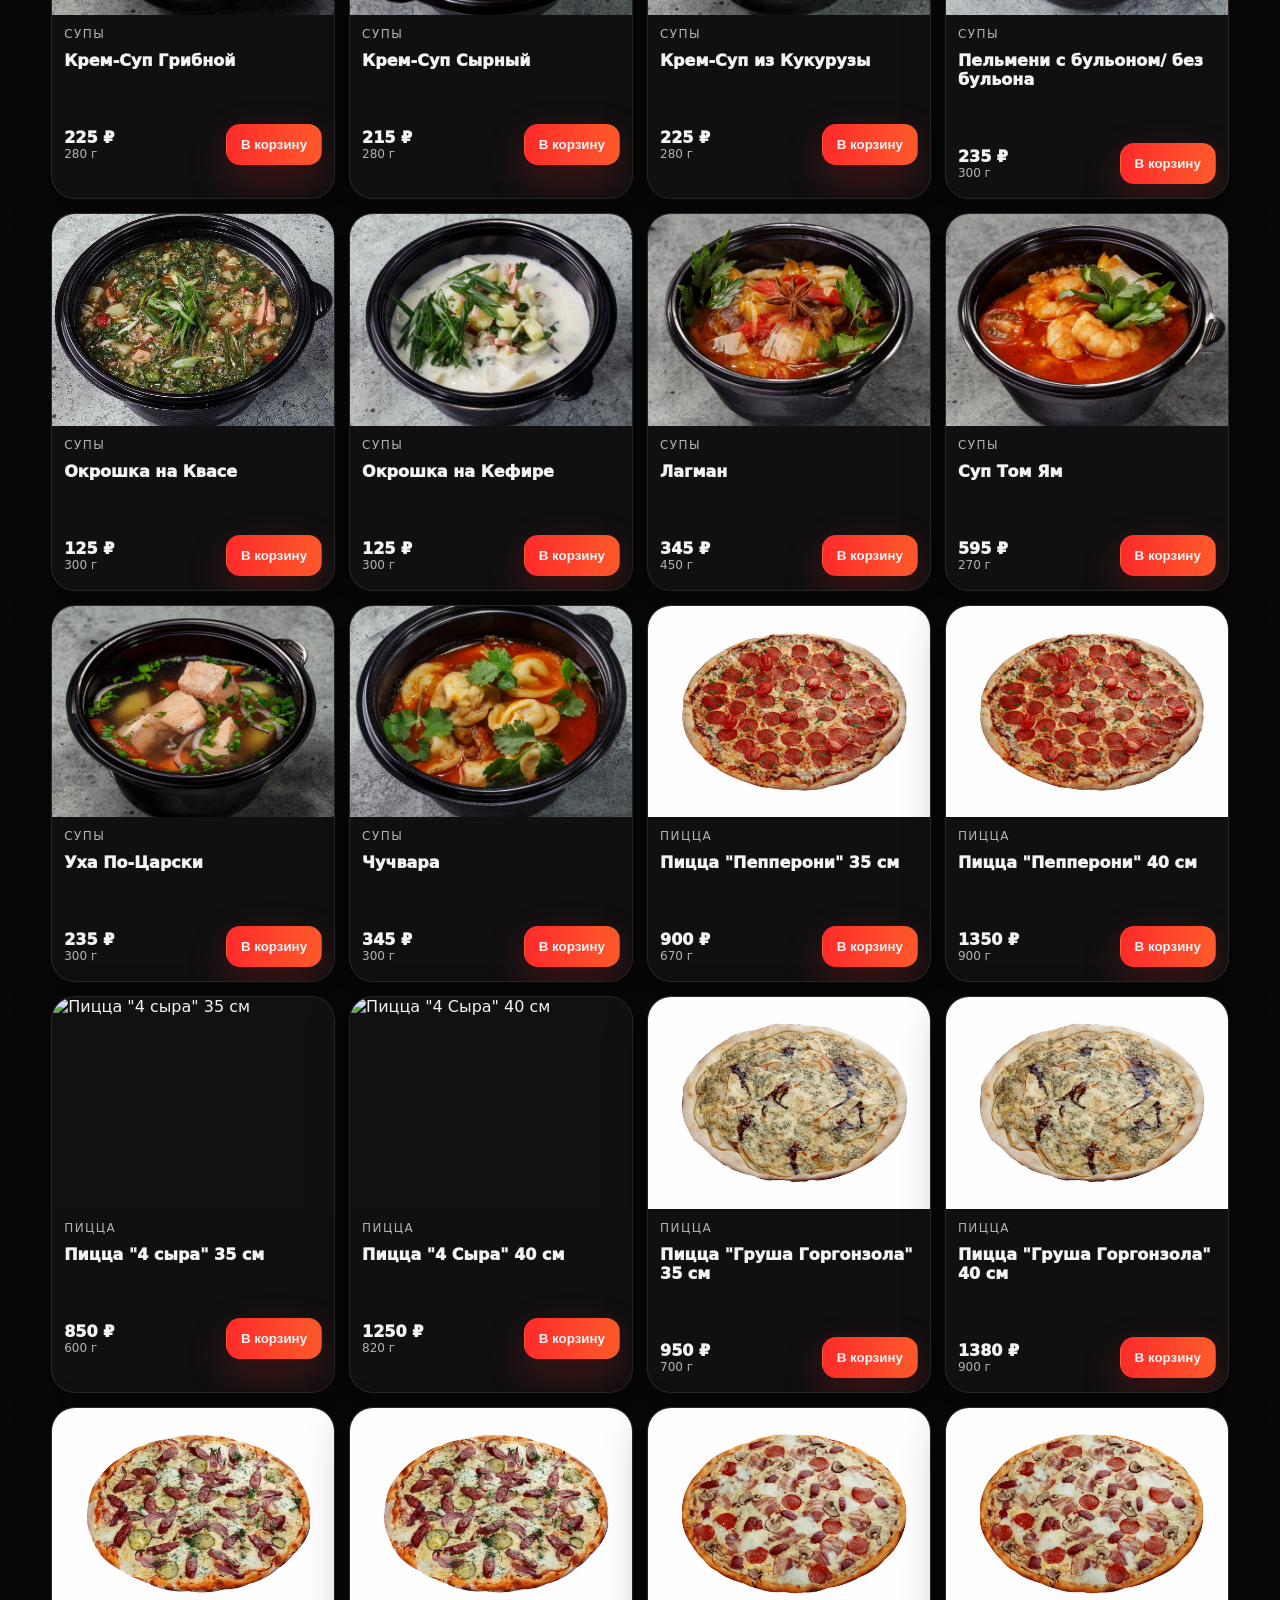
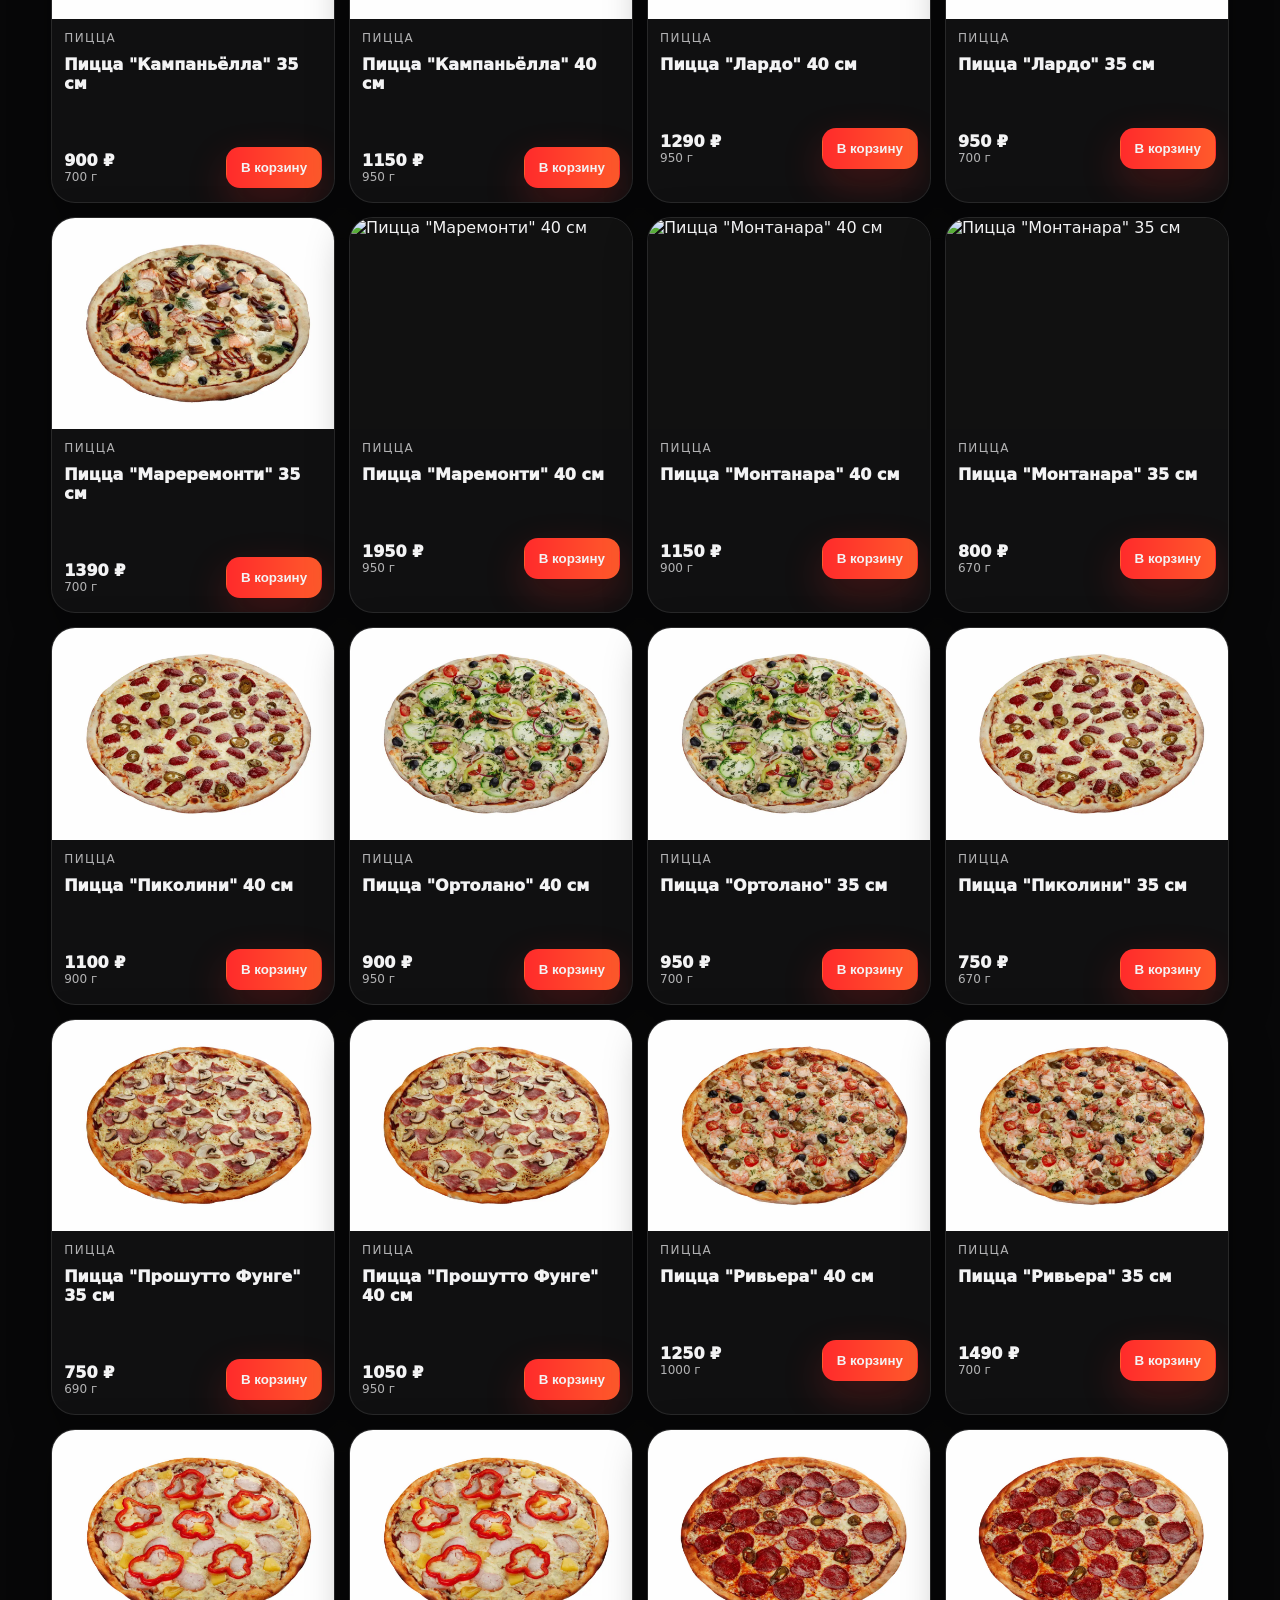
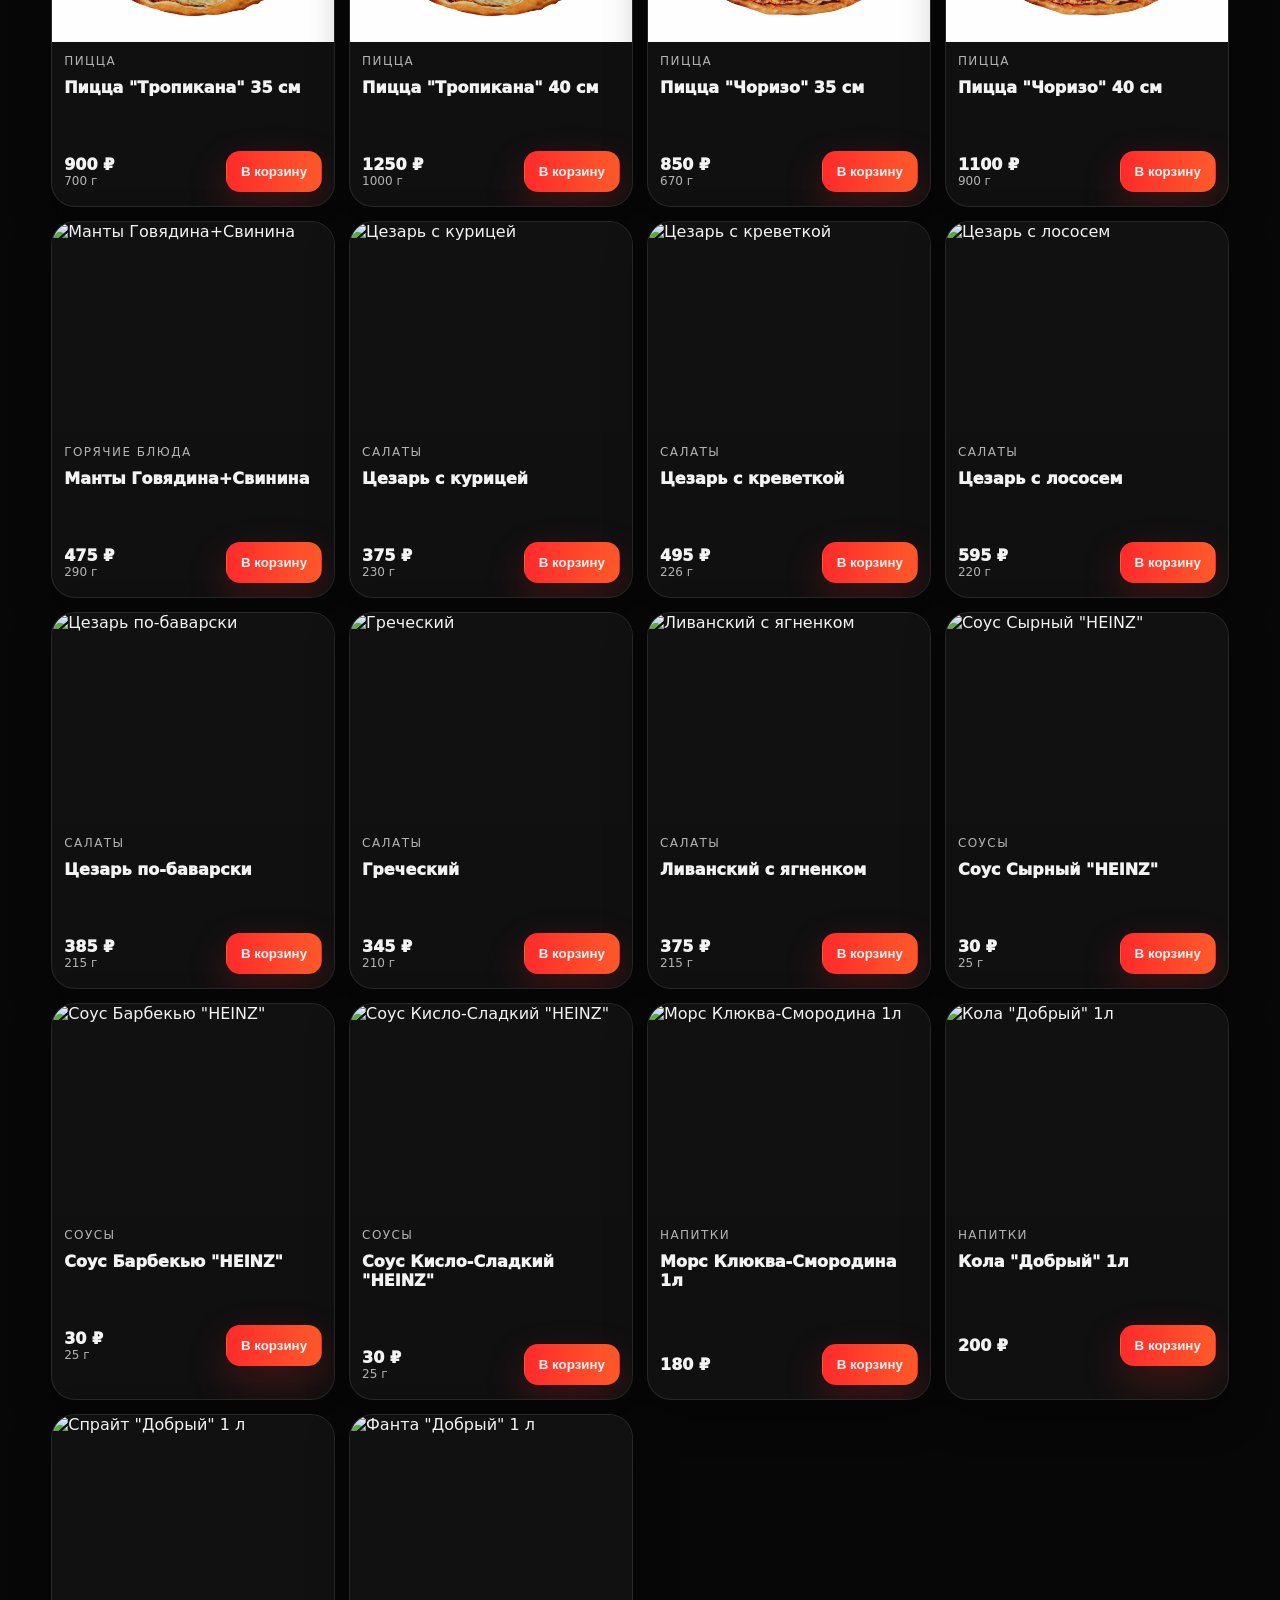
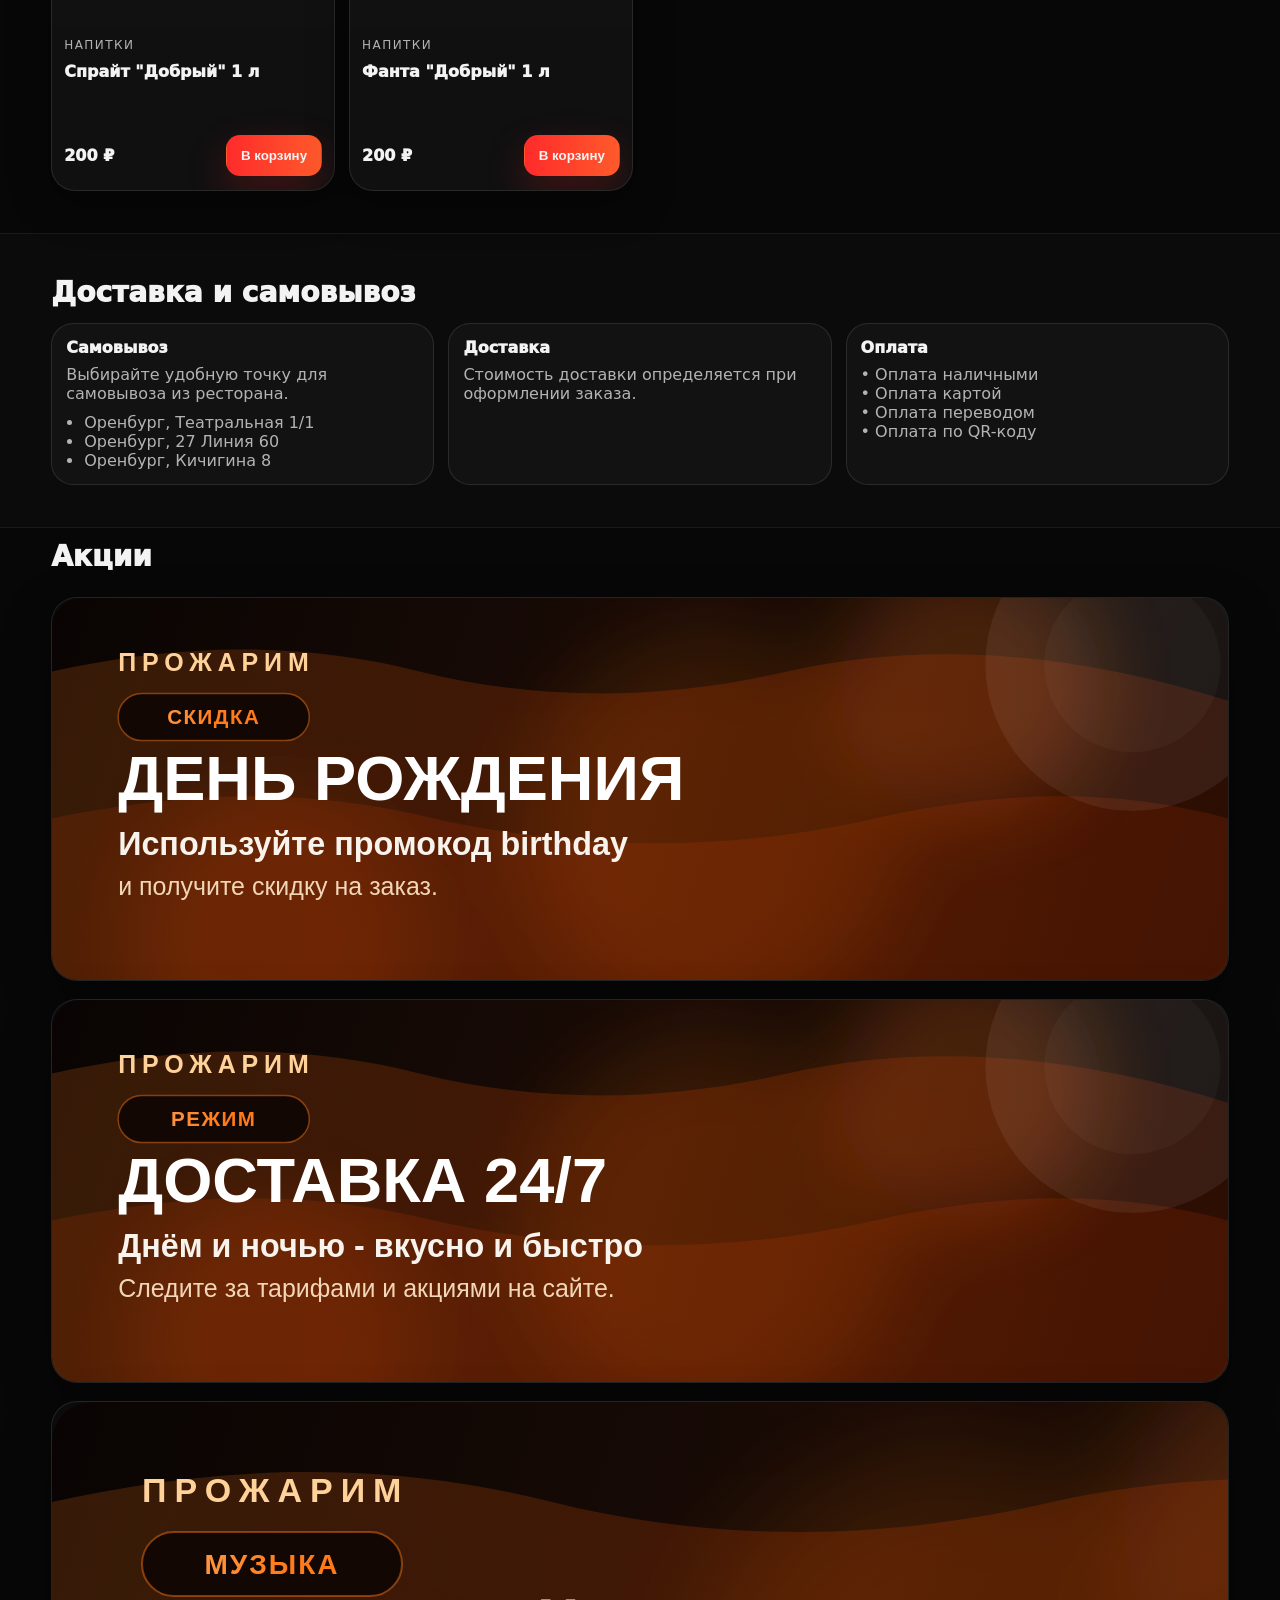
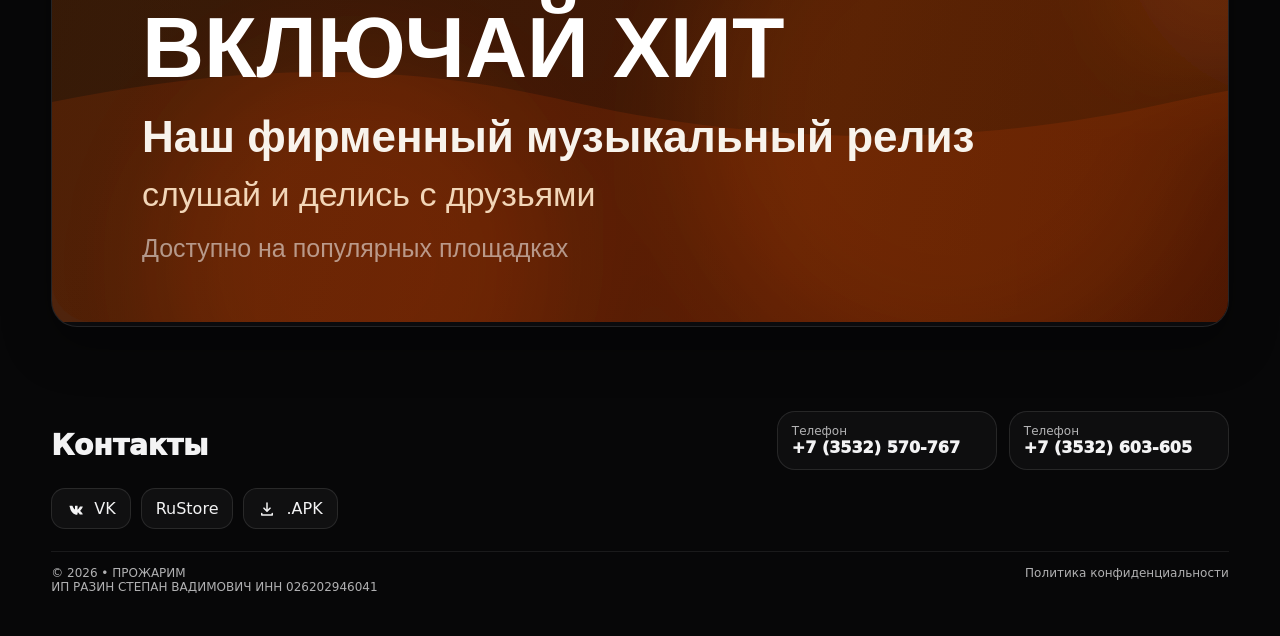
==== commit 36ca8b47: "Update index.html" ====
--- a/index.html
+++ b/index.html
@@ -164,7 +164,94 @@
           </article>
 
           <article class="promoSlide">
-            <img class="promoSlide__img" src="assets/promos/promo-prozharim-3.svg" alt="Новый трек">
+            <!--<img class="promoSlide__img" src="assets/promos/promo-prozharim-3.svg" alt="Новый трек">-->
+
+<svg width="1600" height="520" viewBox="0 0 1600 520" fill="none" xmlns="http://www.w3.org/2000/svg">
+  <defs>
+    <linearGradient id="bgFire" x1="0" y1="0" x2="1600" y2="520" gradientUnits="userSpaceOnUse">
+      <stop stop-color="#090403"/>
+      <stop offset="0.5" stop-color="#1B0C06"/>
+      <stop offset="1" stop-color="#080302"/>
+    </linearGradient>
+
+    <linearGradient id="accentFire" x1="100" y1="80" x2="1400" y2="440" gradientUnits="userSpaceOnUse">
+      <stop stop-color="#FF7A18"/>
+      <stop offset="0.5" stop-color="#FF4E00"/>
+      <stop offset="1" stop-color="#C93A00"/>
+    </linearGradient>
+
+    <linearGradient id="pillFire" x1="0" y1="0" x2="260" y2="64" gradientUnits="userSpaceOnUse">
+      <stop stop-color="#FFD29A"/>
+      <stop offset="1" stop-color="#FF7A18"/>
+    </linearGradient>
+
+    <filter id="blurGlowFire" x="-100" y="-100" width="1800" height="800">
+      <feGaussianBlur stdDeviation="55"/>
+    </filter>
+  </defs>
+
+  <rect width="1600" height="520" rx="40" fill="url(#bgFire)"/>
+
+  <g filter="url(#blurGlowFire)" opacity="0.9">
+    <circle cx="1250" cy="120" r="180" fill="#FF7A18" fill-opacity="0.25"/>
+    <circle cx="300" cy="460" r="200" fill="#FF4E00" fill-opacity="0.16"/>
+    <circle cx="900" cy="310" r="260" fill="#FF7A18" fill-opacity="0.15"/>
+  </g>
+
+  <path d="M0 100C180 60 340 60 500 100C660 140 830 140 1000 100C1180 60 1380 70 1600 140V520H0V100Z"
+        fill="url(#accentFire)" fill-opacity="0.18"/>
+
+  <path d="M0 300C200 260 350 260 520 300C700 340 900 350 1120 300C1300 260 1450 260 1600 300V520H0V300Z"
+        fill="#FF4E00" fill-opacity="0.12"/>
+
+  <circle cx="1470" cy="90" r="200" fill="#FFFFFF10"/>
+  <circle cx="1470" cy="90" r="120" fill="#FFFFFF08"/>
+
+  <text x="90" y="100" fill="#FFD29A" font-size="34" font-family="Arial, Helvetica, sans-serif" font-weight="700" letter-spacing="8">
+    ПРОЖАРИМ
+  </text>
+
+  <rect x="90" y="130" width="260" height="64" rx="32" fill="#120703" stroke="#FF7A18" stroke-opacity="0.45" stroke-width="2"/>
+  <text x="220" y="172" text-anchor="middle" fill="url(#pillFire)" font-size="28" font-family="Arial, Helvetica, sans-serif" font-weight="900" letter-spacing="2">
+    МУЗЫКА
+  </text>
+
+  <text x="90" y="275" fill="white" font-size="86" font-family="Arial, Helvetica, sans-serif" font-weight="900">
+    ВКЛЮЧАЙ ХИТ
+  </text>
+
+  <text x="90" y="350" fill="#F8F3EC" font-size="44" font-family="Arial, Helvetica, sans-serif" font-weight="700">
+    Наш фирменный музыкальный релиз
+  </text>
+
+  <text x="90" y="404" fill="#F2D6B8" font-size="34" font-family="Arial, Helvetica, sans-serif">
+    слушай и делись с друзьями
+  </text>
+
+  <text x="90" y="455" fill="#FFFFFF88" font-size="25" font-family="Arial, Helvetica, sans-serif">
+    Доступно на популярных площадках
+  </text>
+
+  <!-- КНОПКИ -->
+
+<a href="https://vk.com">
+<g filter="url(#softShadowLuxury)">
+<rect x="1180" y="160" width="122" height="122" rx="28" fill="url(#btnLuxury)" stroke="#FF7A18" stroke-width="2"/>
+<circle cx="1241" cy="221" r="29" fill="#FC3F1D"/>
+<text x="1241" y="231" text-anchor="middle" fill="white" font-size="28" font-family="Arial" font-weight="900">Я</text>
+</g>
+</a>
+
+<a href="#">
+<g filter="url(#softShadowLuxury)">
+<rect x="1332" y="160" width="122" height="122" rx="28" fill="url(#btnLuxury)" stroke="#FF7A18" stroke-width="2"/>
+<rect x="1364" y="192" width="58" height="58" rx="18" fill="#2787F5"/>
+<text x="1393" y="229" text-anchor="middle" fill="white" font-size="24" font-family="Arial" font-weight="900">VK</text>
+</g>
+</a>
+
+</svg>
+            
           </article>
 
 
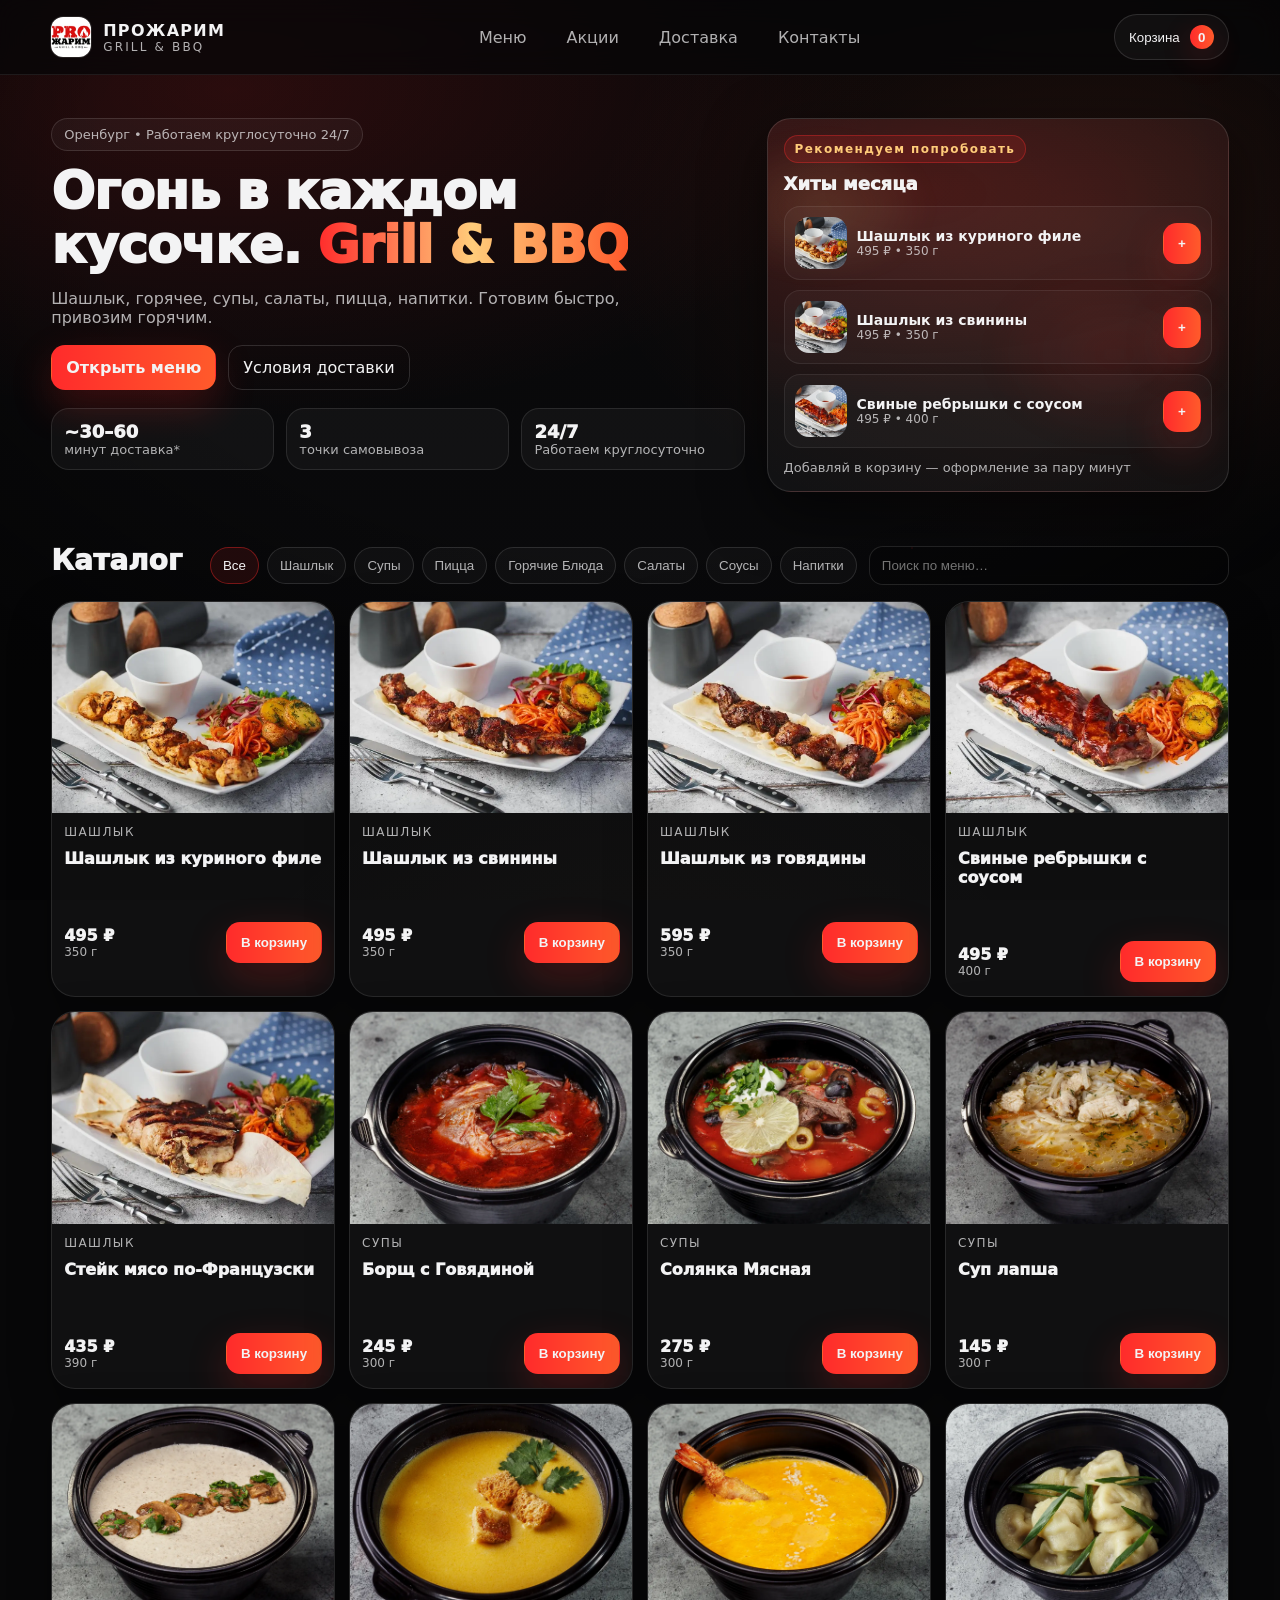
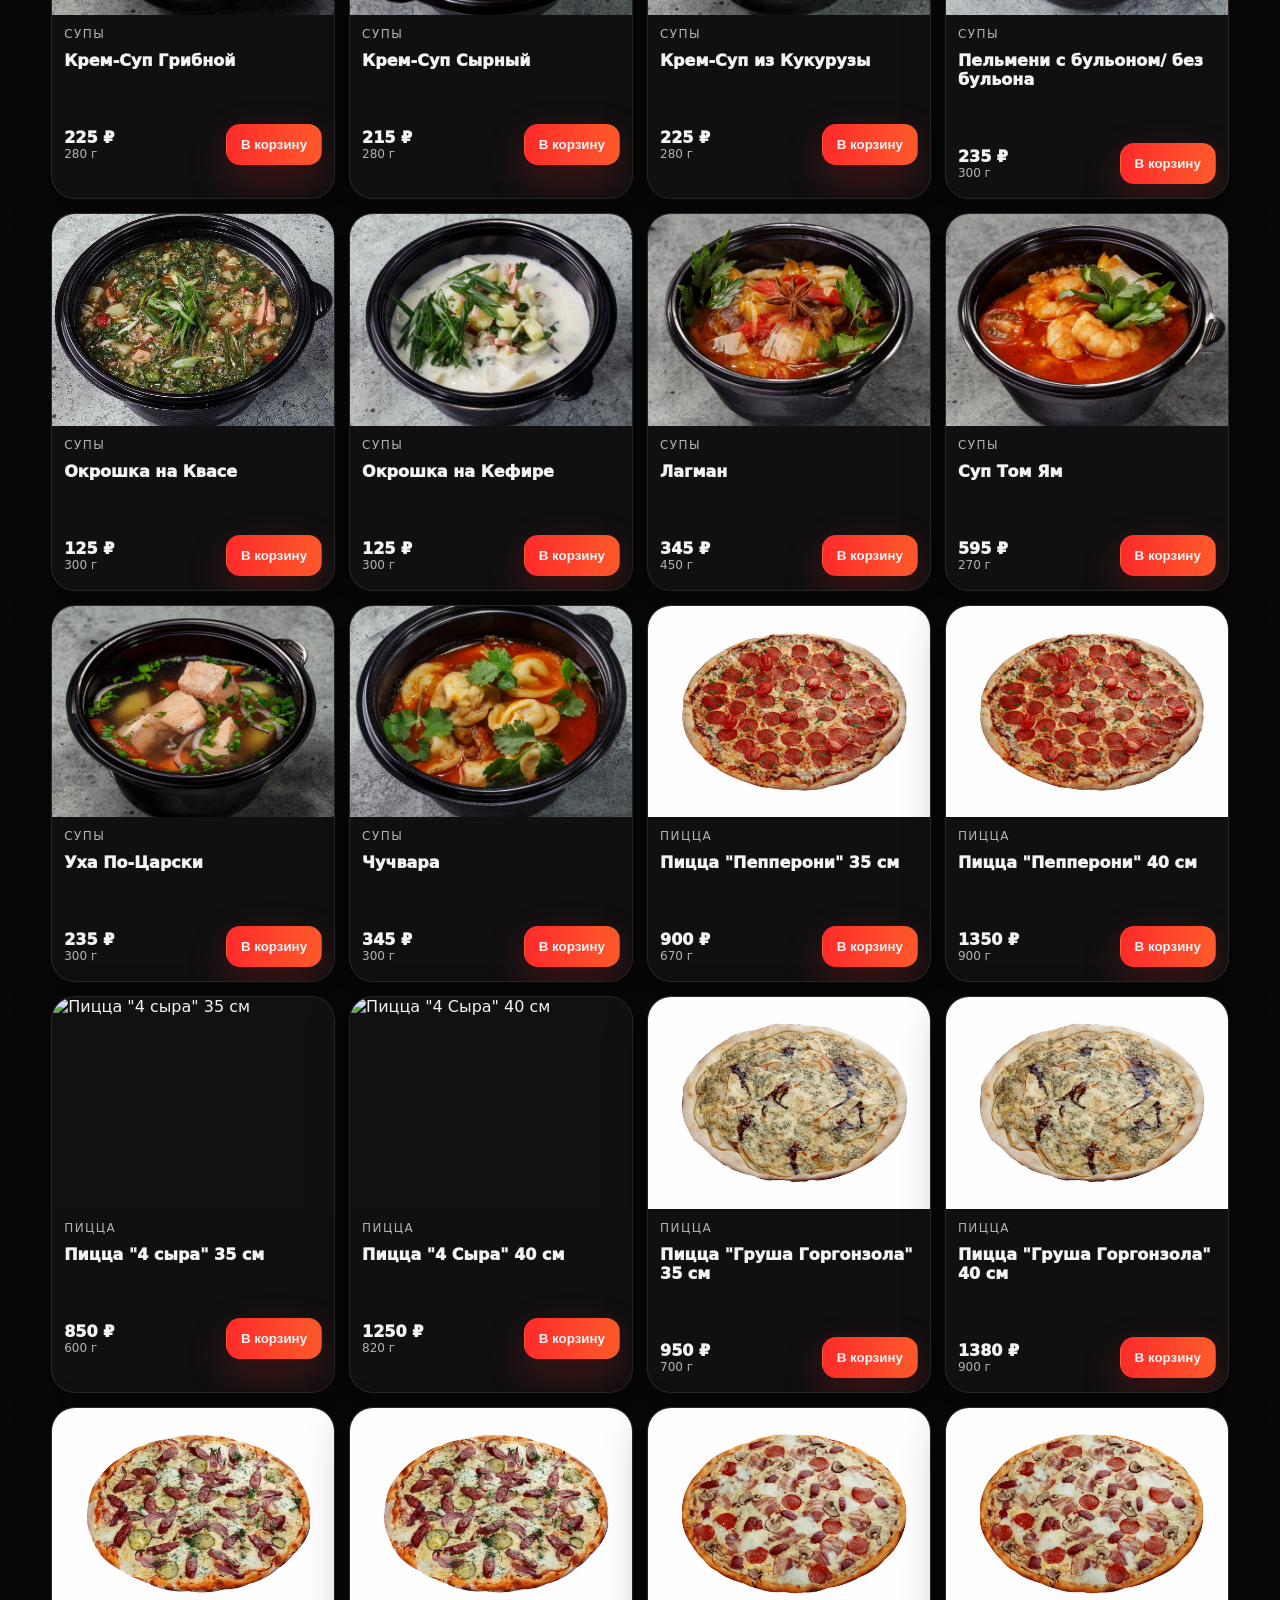
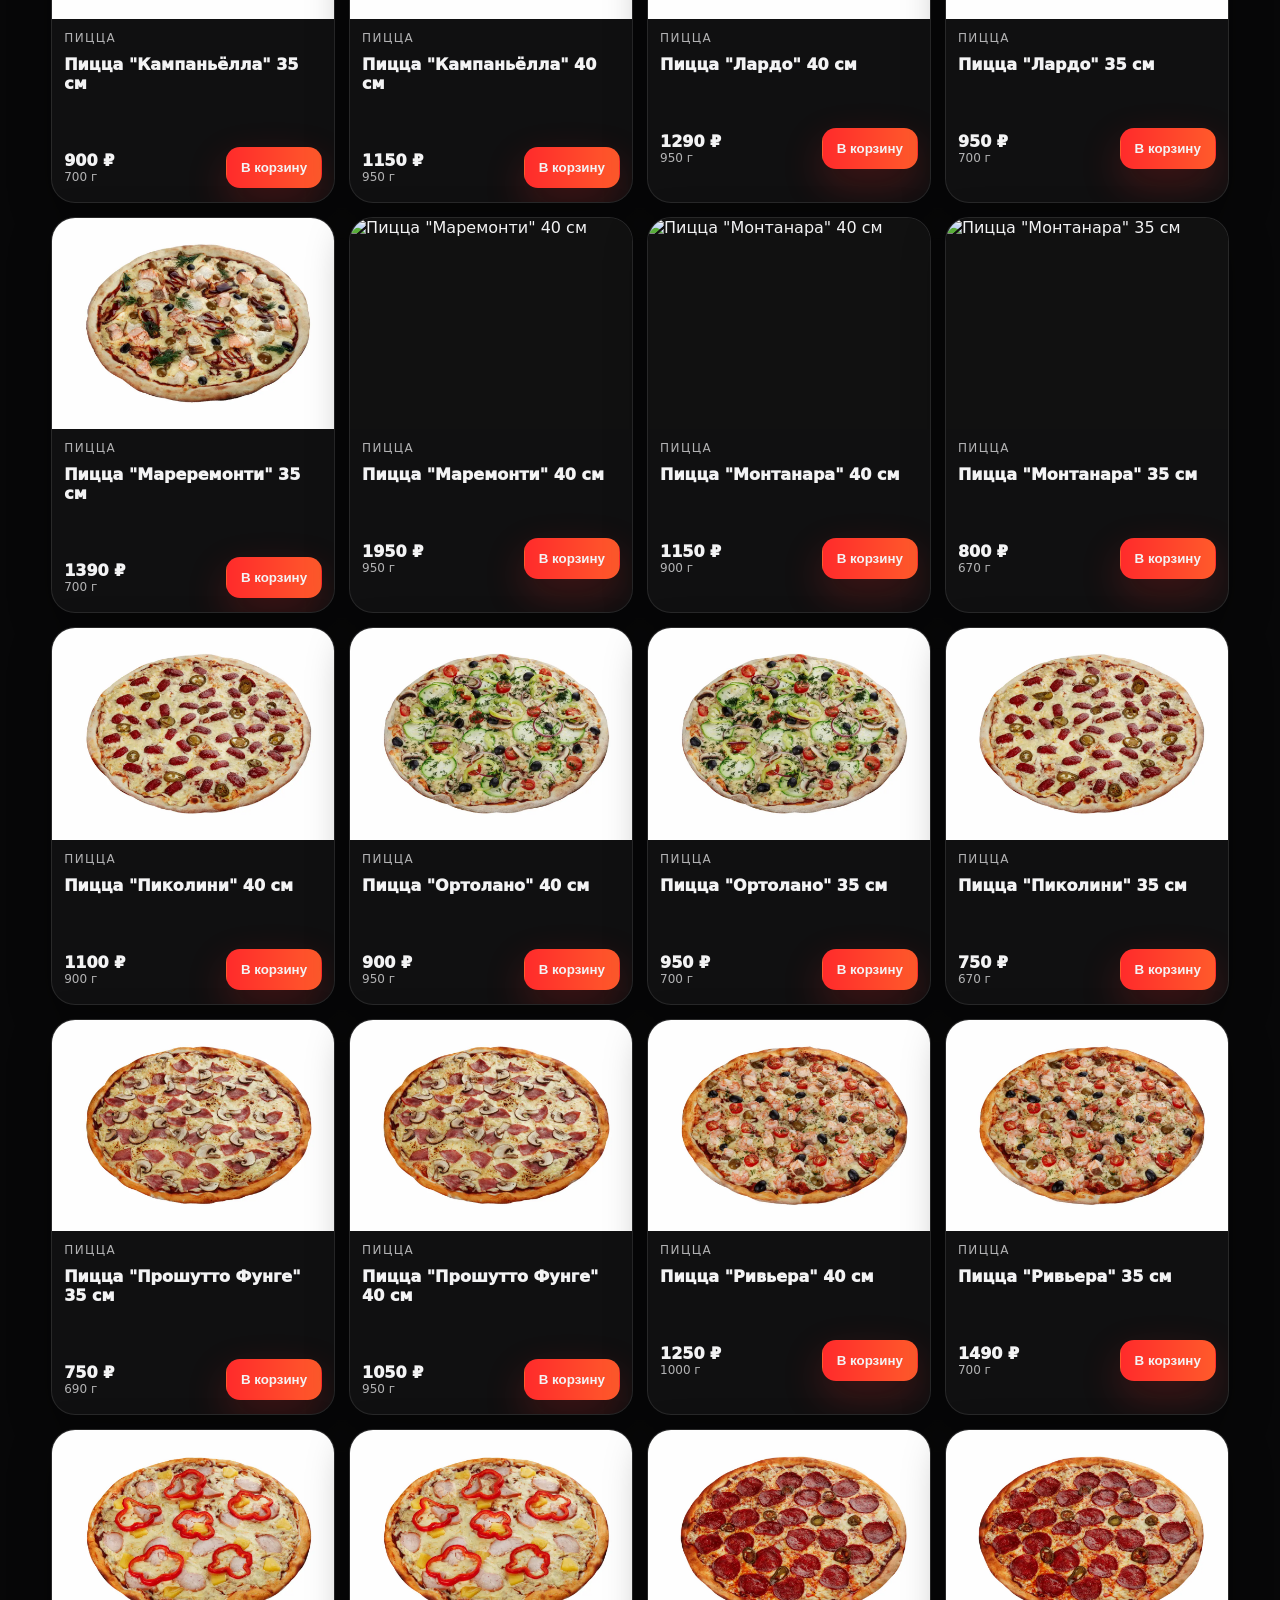
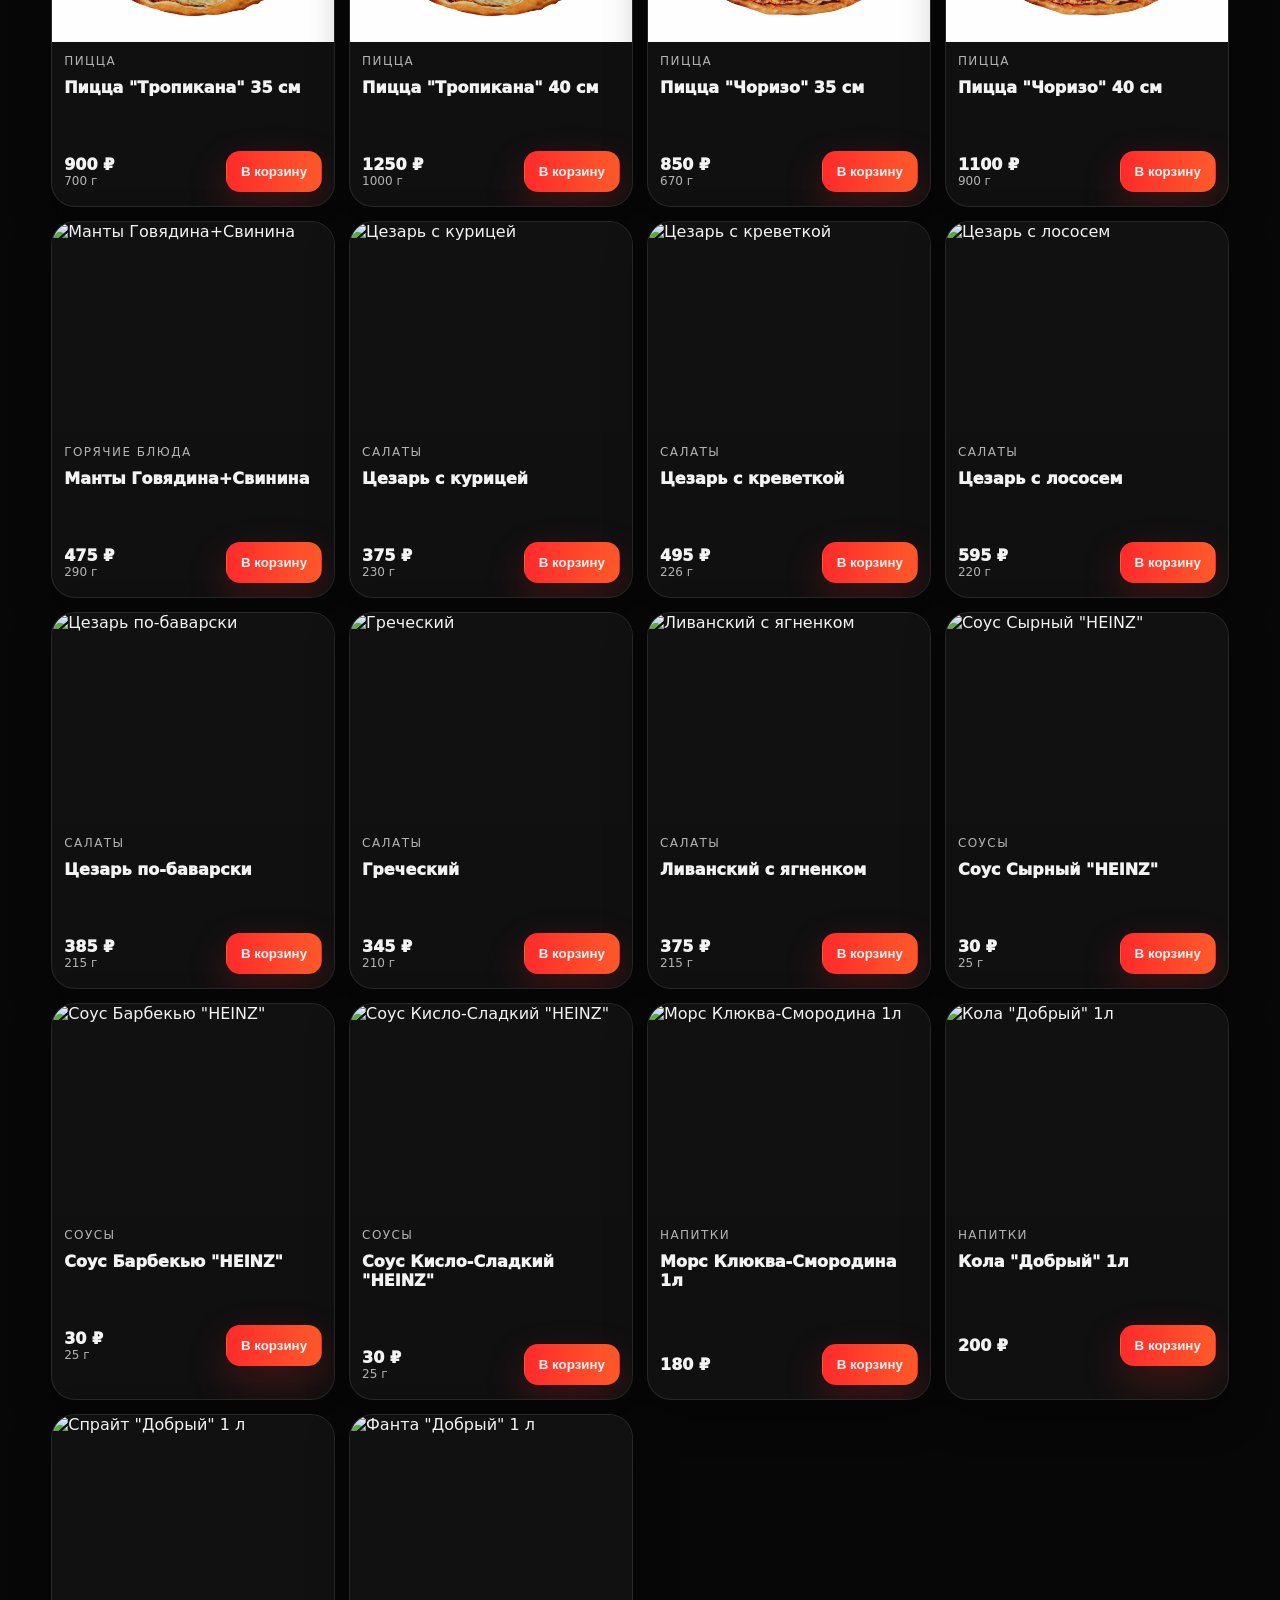
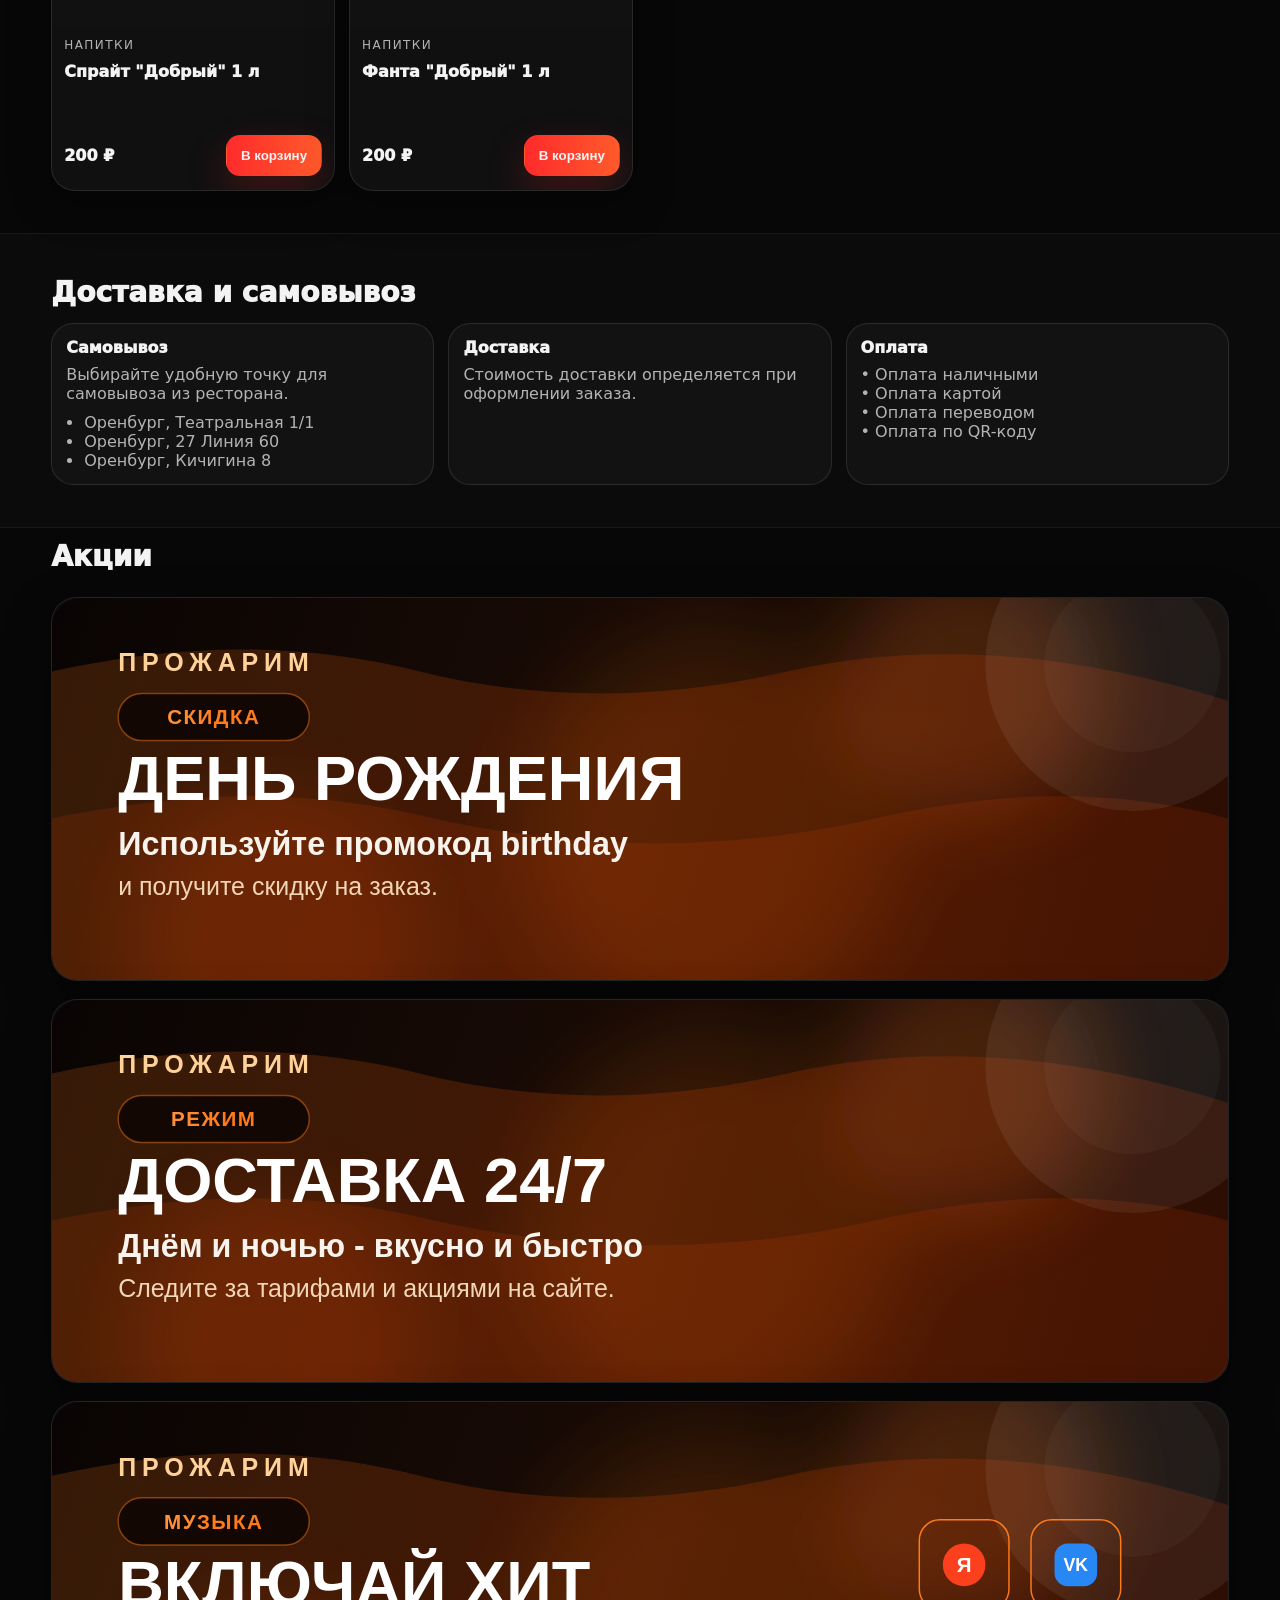
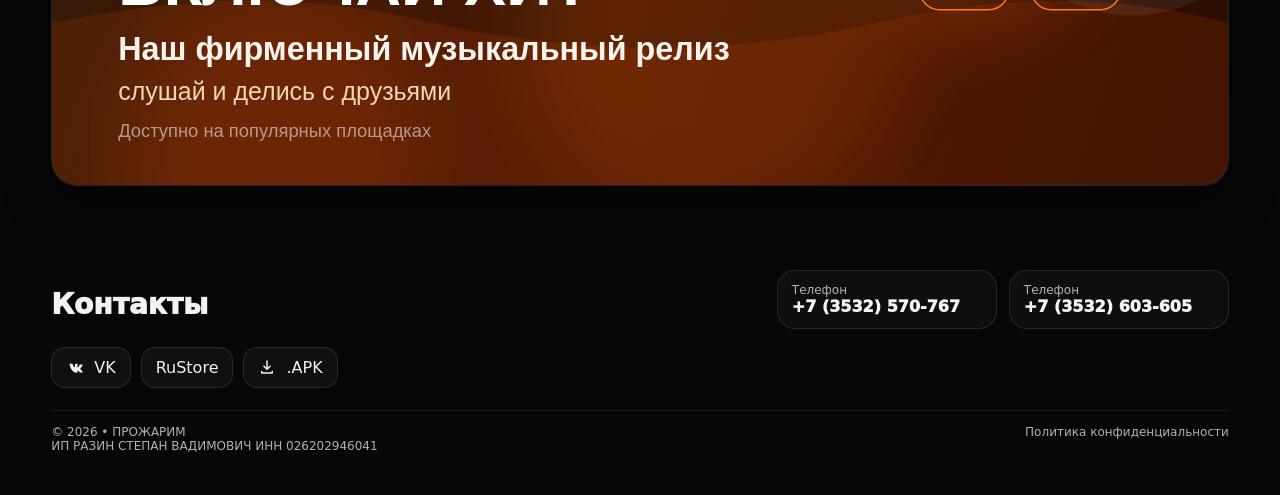
==== commit 41911b3d: "Update index.html" ====
--- a/index.html
+++ b/index.html
@@ -164,94 +164,7 @@
           </article>
 
           <article class="promoSlide">
-            <!--<img class="promoSlide__img" src="assets/promos/promo-prozharim-3.svg" alt="Новый трек">-->
-
-<svg width="1600" height="520" viewBox="0 0 1600 520" fill="none" xmlns="http://www.w3.org/2000/svg">
-  <defs>
-    <linearGradient id="bgFire" x1="0" y1="0" x2="1600" y2="520" gradientUnits="userSpaceOnUse">
-      <stop stop-color="#090403"/>
-      <stop offset="0.5" stop-color="#1B0C06"/>
-      <stop offset="1" stop-color="#080302"/>
-    </linearGradient>
-
-    <linearGradient id="accentFire" x1="100" y1="80" x2="1400" y2="440" gradientUnits="userSpaceOnUse">
-      <stop stop-color="#FF7A18"/>
-      <stop offset="0.5" stop-color="#FF4E00"/>
-      <stop offset="1" stop-color="#C93A00"/>
-    </linearGradient>
-
-    <linearGradient id="pillFire" x1="0" y1="0" x2="260" y2="64" gradientUnits="userSpaceOnUse">
-      <stop stop-color="#FFD29A"/>
-      <stop offset="1" stop-color="#FF7A18"/>
-    </linearGradient>
-
-    <filter id="blurGlowFire" x="-100" y="-100" width="1800" height="800">
-      <feGaussianBlur stdDeviation="55"/>
-    </filter>
-  </defs>
-
-  <rect width="1600" height="520" rx="40" fill="url(#bgFire)"/>
-
-  <g filter="url(#blurGlowFire)" opacity="0.9">
-    <circle cx="1250" cy="120" r="180" fill="#FF7A18" fill-opacity="0.25"/>
-    <circle cx="300" cy="460" r="200" fill="#FF4E00" fill-opacity="0.16"/>
-    <circle cx="900" cy="310" r="260" fill="#FF7A18" fill-opacity="0.15"/>
-  </g>
-
-  <path d="M0 100C180 60 340 60 500 100C660 140 830 140 1000 100C1180 60 1380 70 1600 140V520H0V100Z"
-        fill="url(#accentFire)" fill-opacity="0.18"/>
-
-  <path d="M0 300C200 260 350 260 520 300C700 340 900 350 1120 300C1300 260 1450 260 1600 300V520H0V300Z"
-        fill="#FF4E00" fill-opacity="0.12"/>
-
-  <circle cx="1470" cy="90" r="200" fill="#FFFFFF10"/>
-  <circle cx="1470" cy="90" r="120" fill="#FFFFFF08"/>
-
-  <text x="90" y="100" fill="#FFD29A" font-size="34" font-family="Arial, Helvetica, sans-serif" font-weight="700" letter-spacing="8">
-    ПРОЖАРИМ
-  </text>
-
-  <rect x="90" y="130" width="260" height="64" rx="32" fill="#120703" stroke="#FF7A18" stroke-opacity="0.45" stroke-width="2"/>
-  <text x="220" y="172" text-anchor="middle" fill="url(#pillFire)" font-size="28" font-family="Arial, Helvetica, sans-serif" font-weight="900" letter-spacing="2">
-    МУЗЫКА
-  </text>
-
-  <text x="90" y="275" fill="white" font-size="86" font-family="Arial, Helvetica, sans-serif" font-weight="900">
-    ВКЛЮЧАЙ ХИТ
-  </text>
-
-  <text x="90" y="350" fill="#F8F3EC" font-size="44" font-family="Arial, Helvetica, sans-serif" font-weight="700">
-    Наш фирменный музыкальный релиз
-  </text>
-
-  <text x="90" y="404" fill="#F2D6B8" font-size="34" font-family="Arial, Helvetica, sans-serif">
-    слушай и делись с друзьями
-  </text>
-
-  <text x="90" y="455" fill="#FFFFFF88" font-size="25" font-family="Arial, Helvetica, sans-serif">
-    Доступно на популярных площадках
-  </text>
-
-  <!-- КНОПКИ -->
-
-<a href="https://vk.com">
-<g filter="url(#softShadowLuxury)">
-<rect x="1180" y="160" width="122" height="122" rx="28" fill="url(#btnLuxury)" stroke="#FF7A18" stroke-width="2"/>
-<circle cx="1241" cy="221" r="29" fill="#FC3F1D"/>
-<text x="1241" y="231" text-anchor="middle" fill="white" font-size="28" font-family="Arial" font-weight="900">Я</text>
-</g>
-</a>
-
-<a href="#">
-<g filter="url(#softShadowLuxury)">
-<rect x="1332" y="160" width="122" height="122" rx="28" fill="url(#btnLuxury)" stroke="#FF7A18" stroke-width="2"/>
-<rect x="1364" y="192" width="58" height="58" rx="18" fill="#2787F5"/>
-<text x="1393" y="229" text-anchor="middle" fill="white" font-size="24" font-family="Arial" font-weight="900">VK</text>
-</g>
-</a>
-
-</svg>
-            
+            <img class="promoSlide__img" src="assets/promos/promo-prozharim-3.svg" alt="Новый трек">    
           </article>
 
 
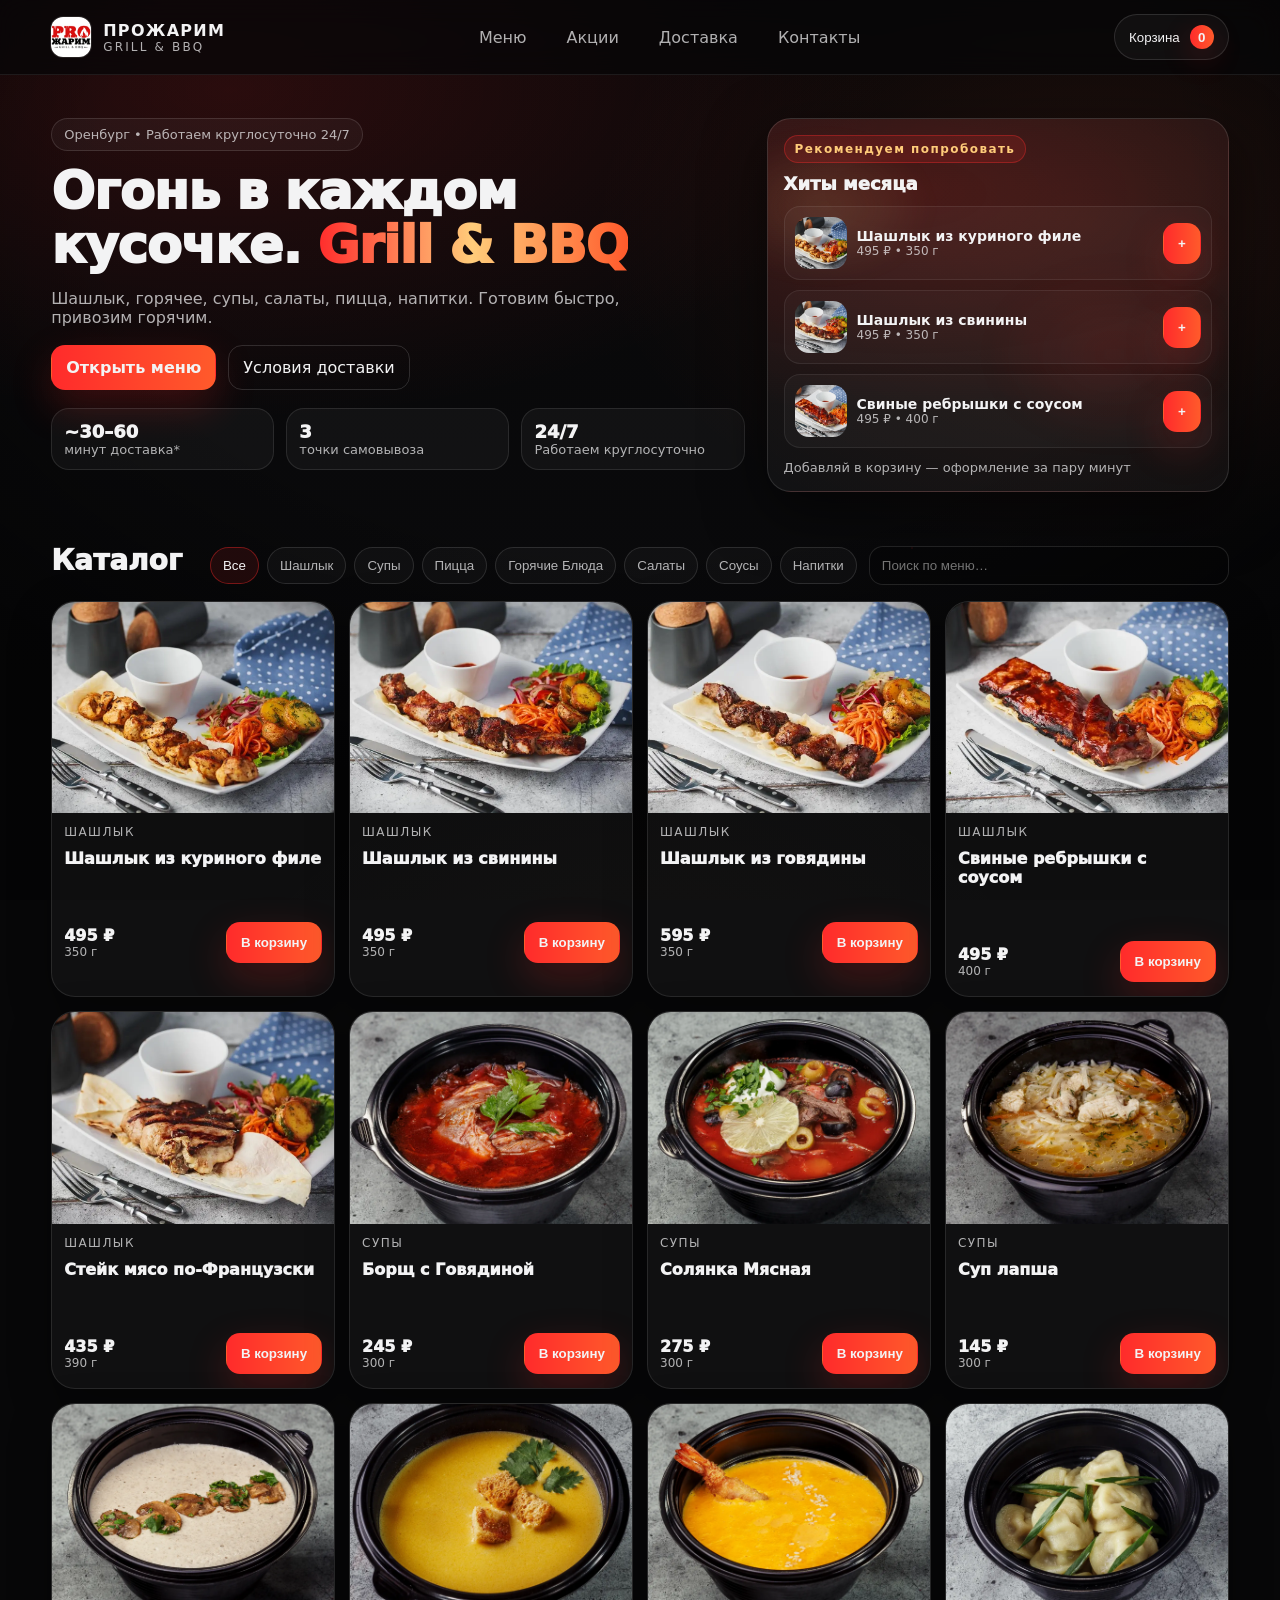
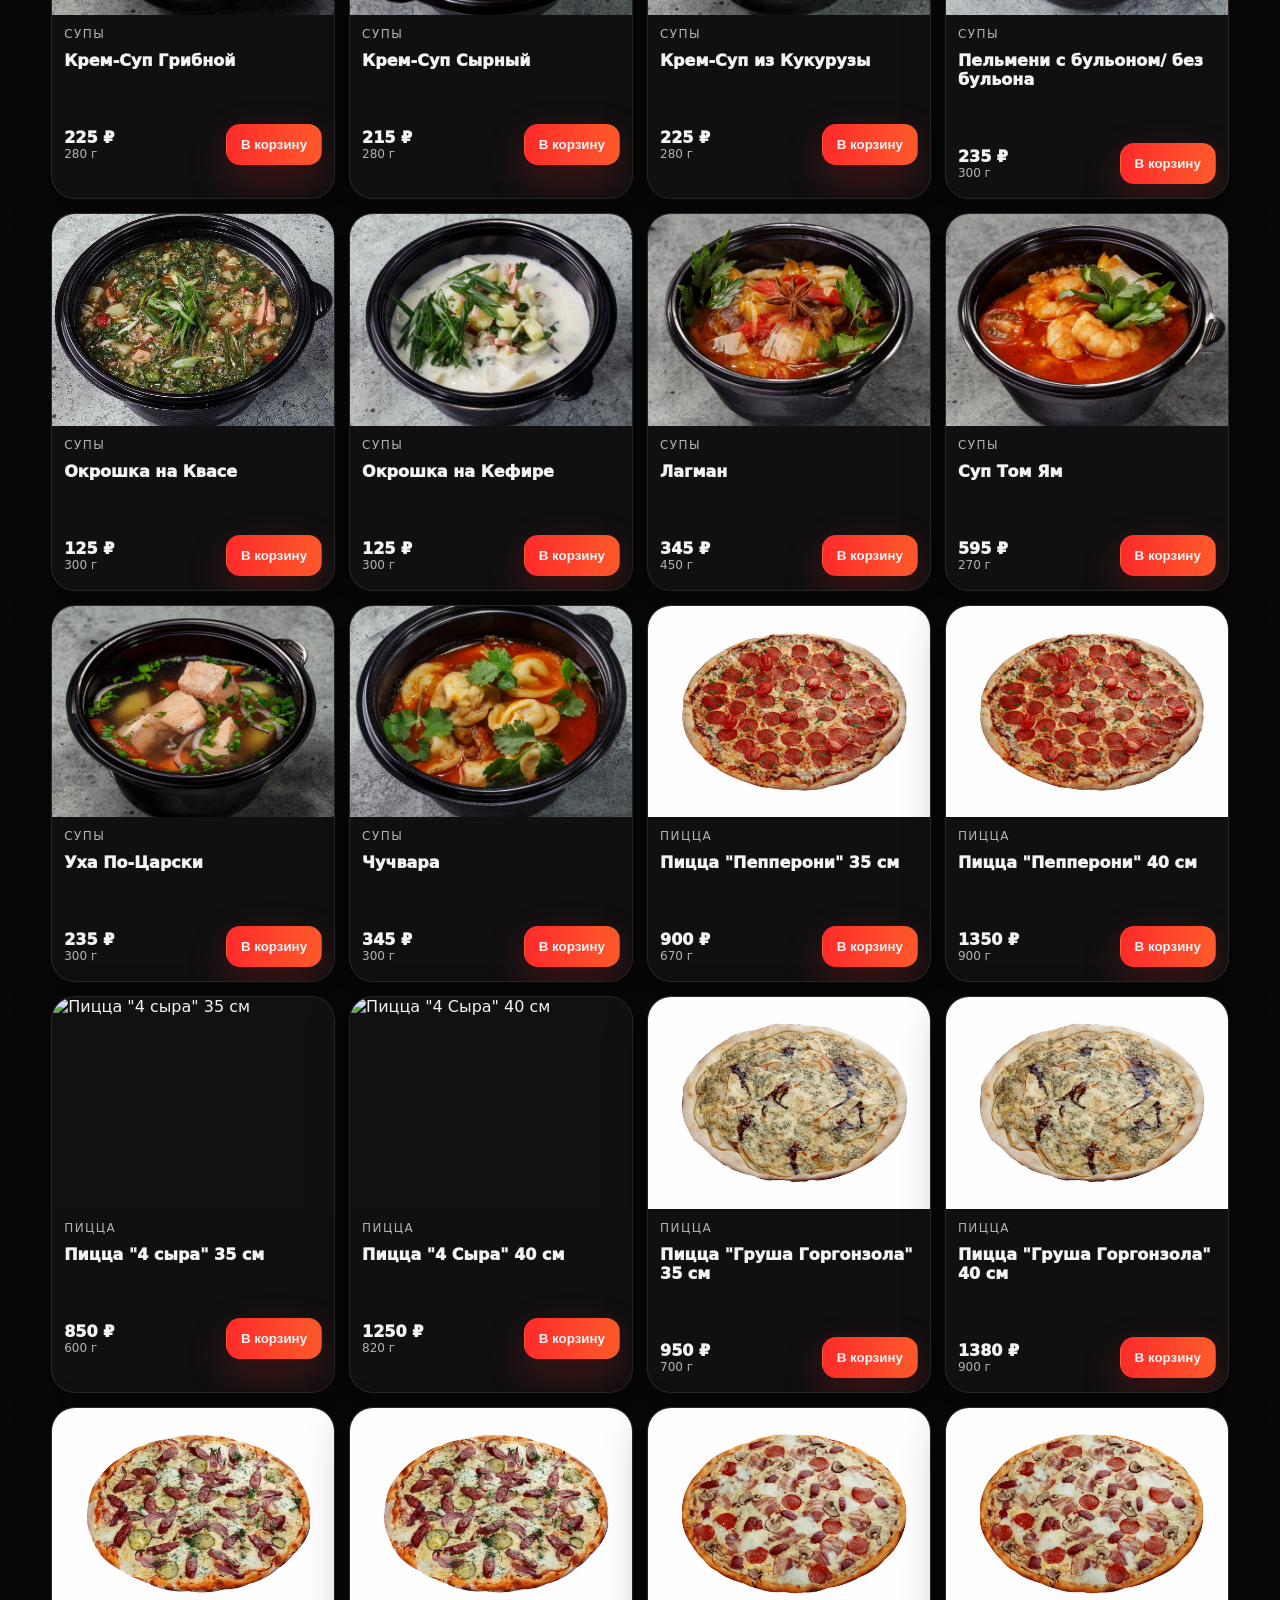
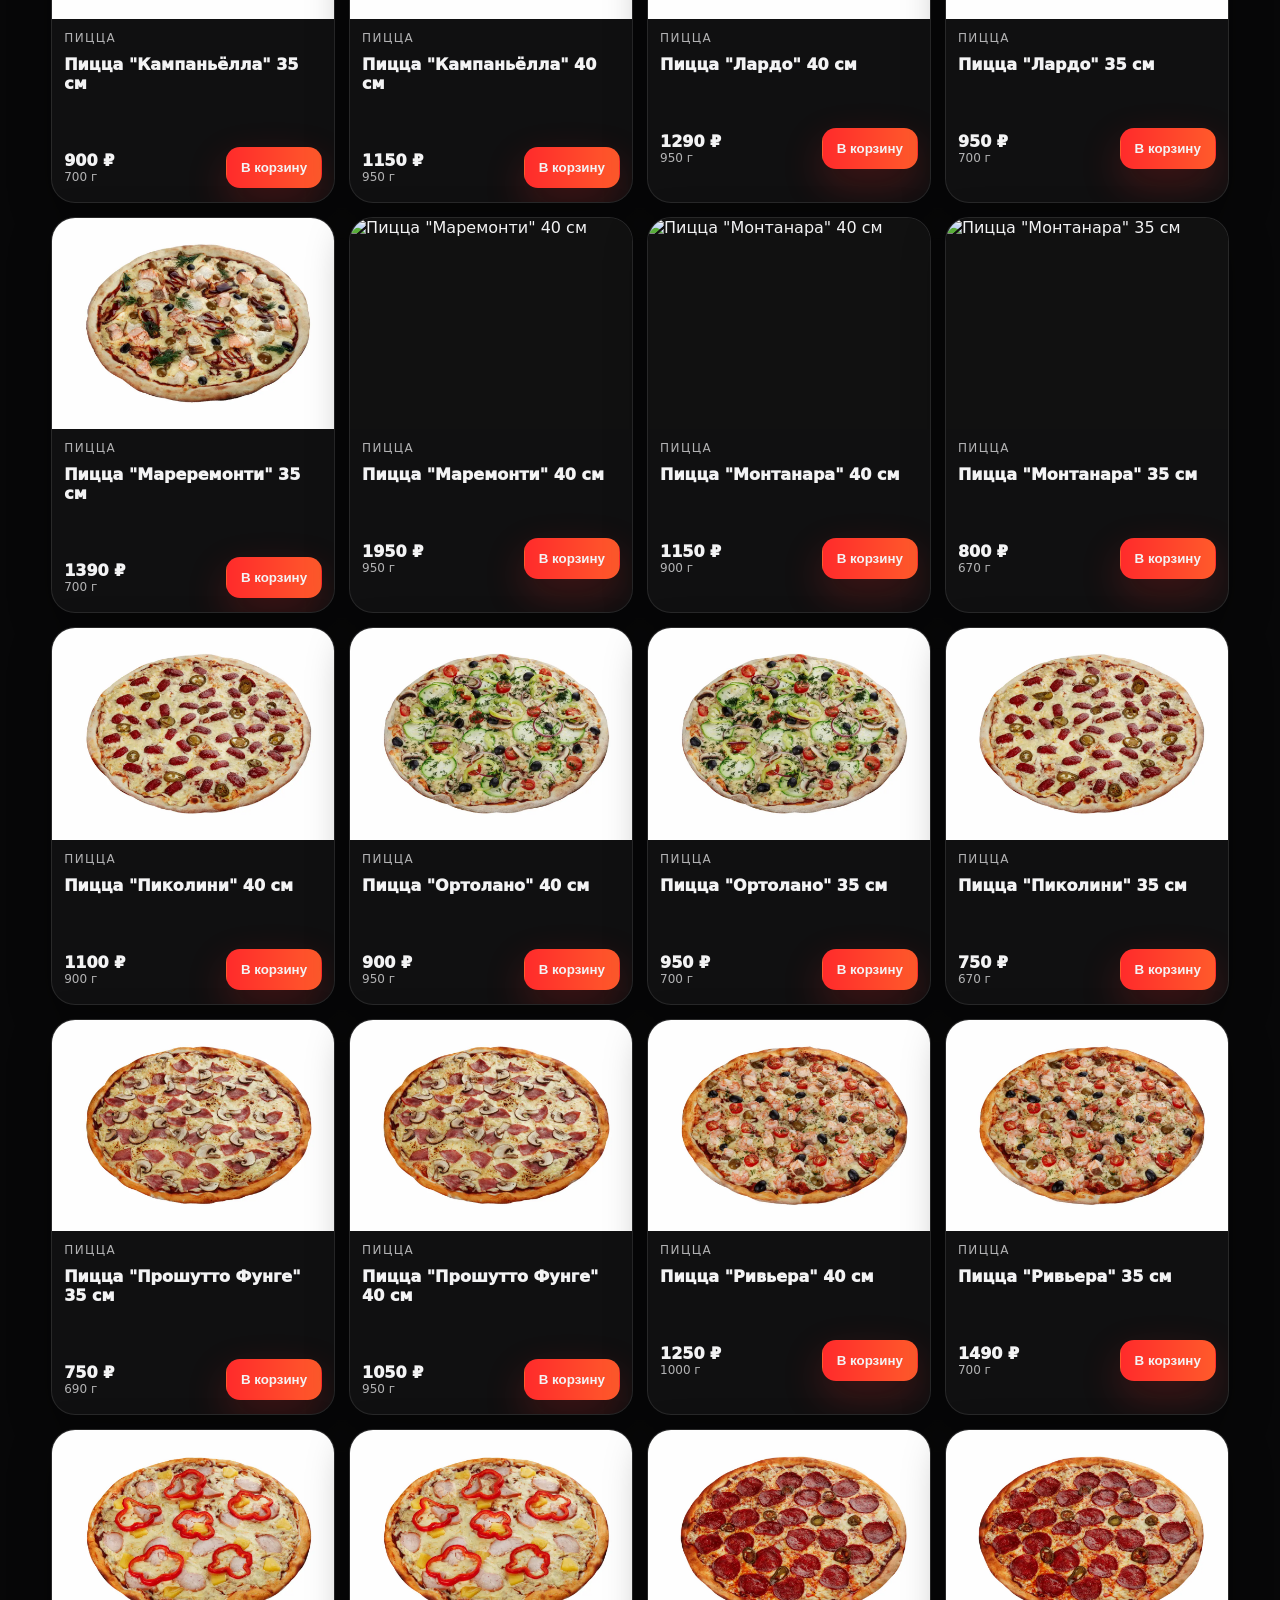
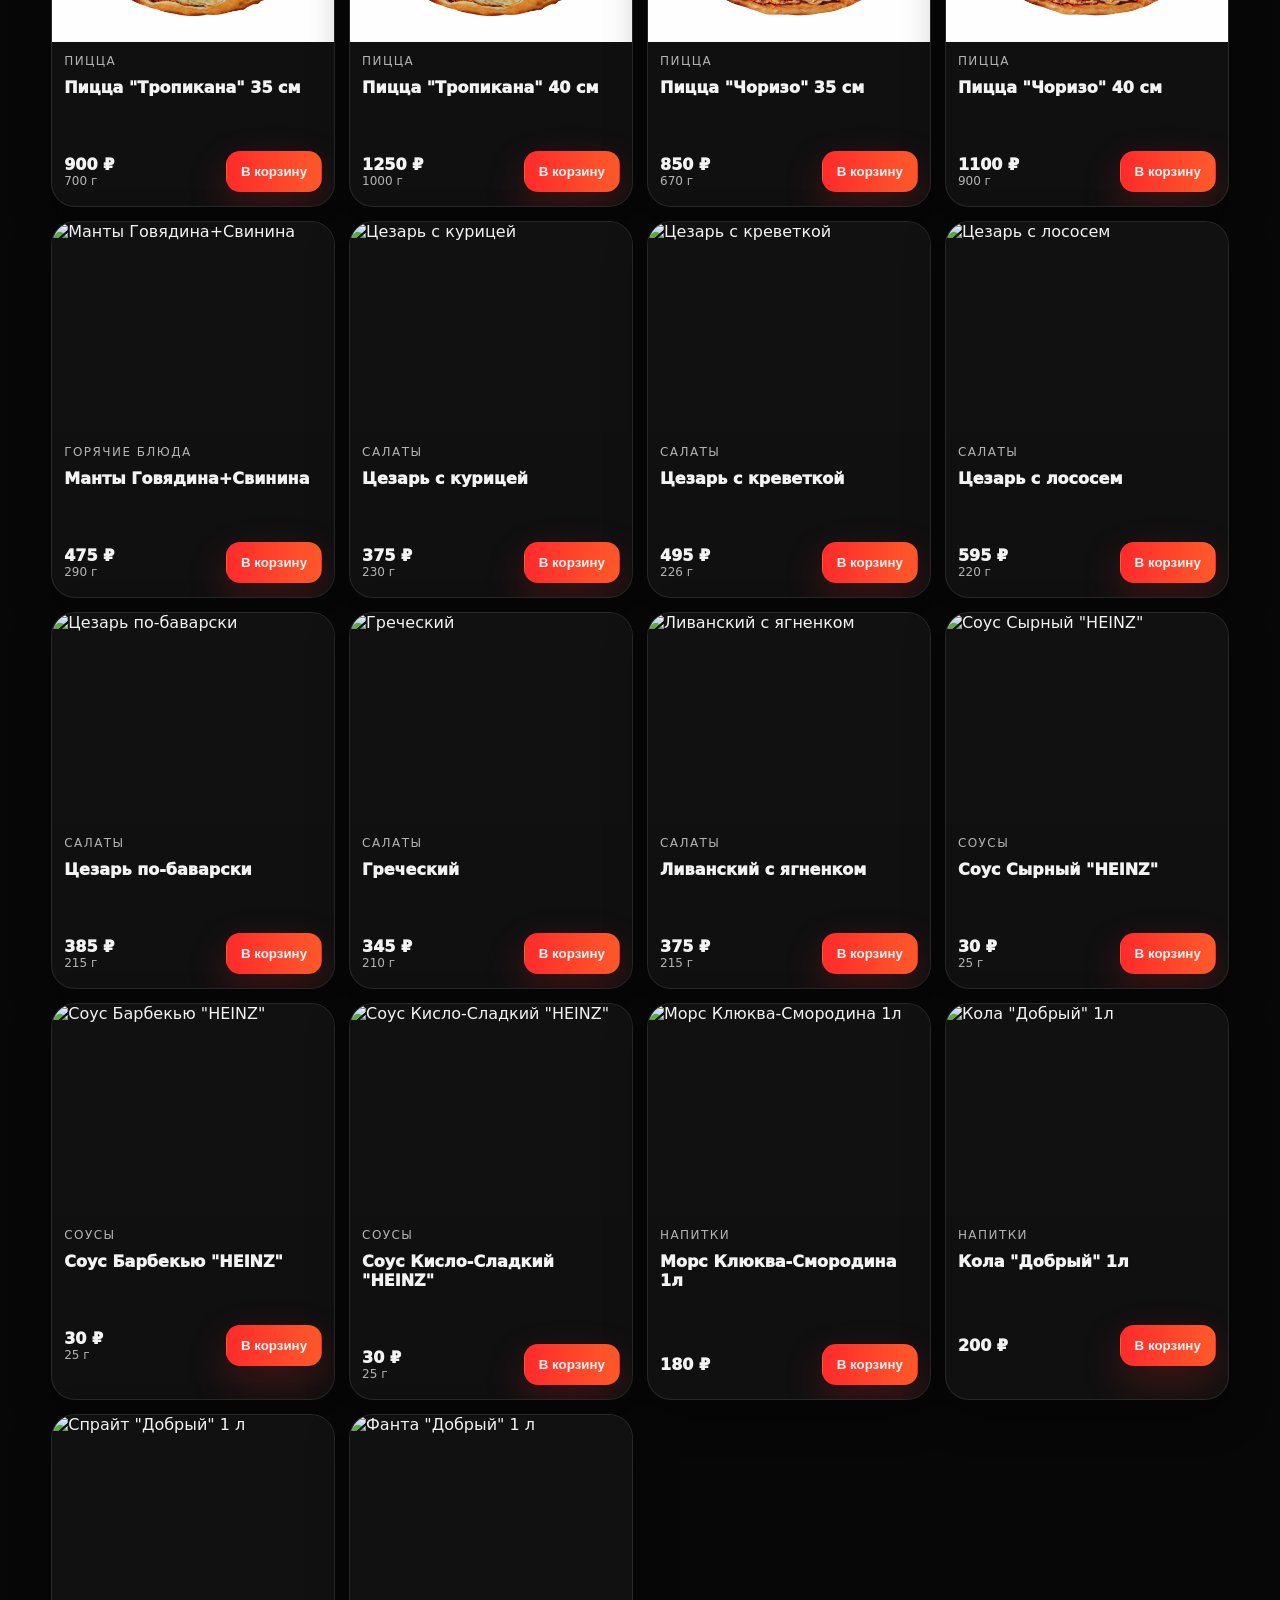
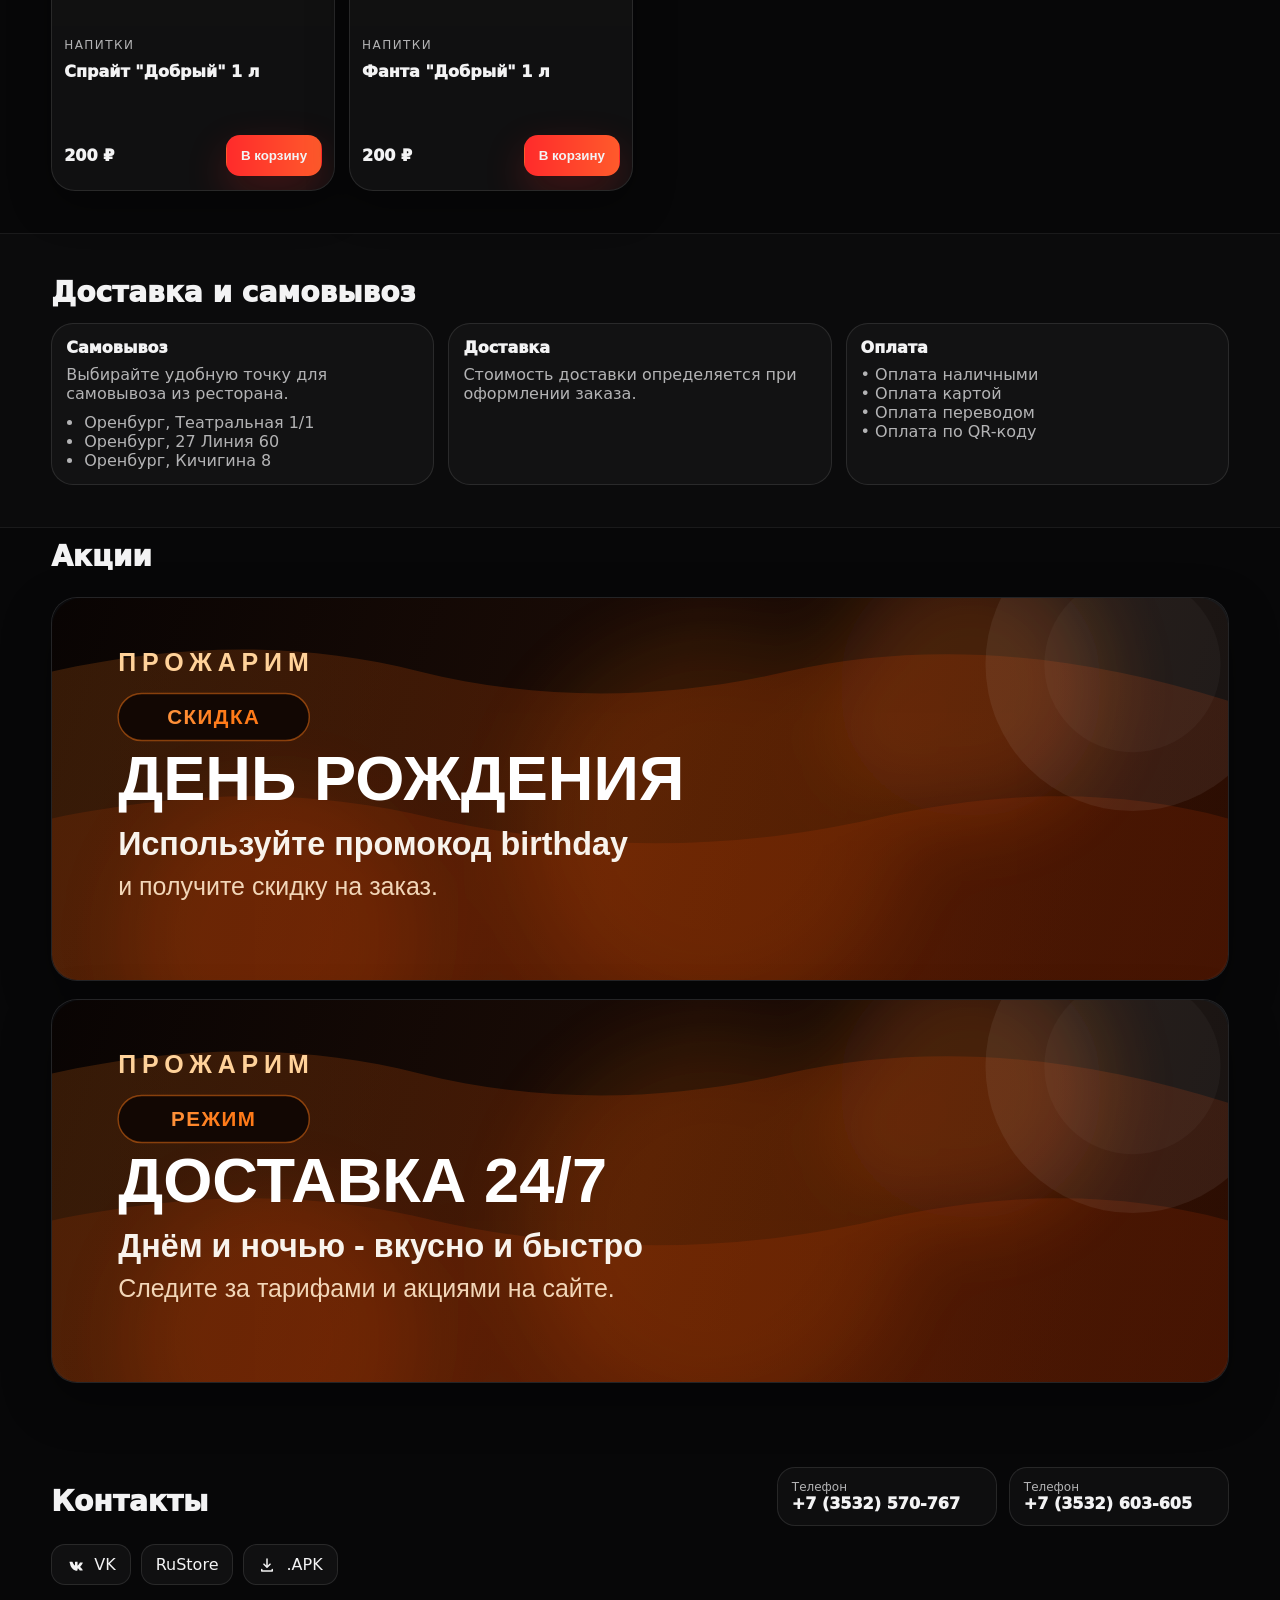
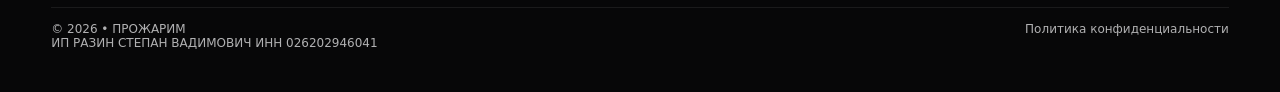
==== commit 3c0e8bd9: "Update index.html" ====
--- a/index.html
+++ b/index.html
@@ -162,20 +162,7 @@
               <div class="promoSlide__text">Выбирайте количество приборов при оформлении. Начиная с 6-го — по 6 ₽ за каждый дополнительный прибор.</div>
           </div>-->
           </article>
-
-          <article class="promoSlide">
-            <img class="promoSlide__img" src="assets/promos/promo-prozharim-3.svg" alt="Новый трек">    
-          </article>
-
-
-          <!-- <article class="promoSlide">
-            <img class="promoSlide__img" src="assets/promos/promo-prozharim-3.svg" alt="Доставка днём и ночью"> -->
-            <!--<div class="promoSlide__content">
-              <div class="promoSlide__badge">24/7</div>
-              <div class="promoSlide__title">Доставка днём и ночью</div>
-              <div class="promoSlide__text">Для дневного и ночного времени применяются разные тарифы зон доставки. Итоговая стоимость пересчитывается автоматически.</div>
-          </div>-->
-          <!-- </article> -->
+          
         </div>
       </div>
     </section>
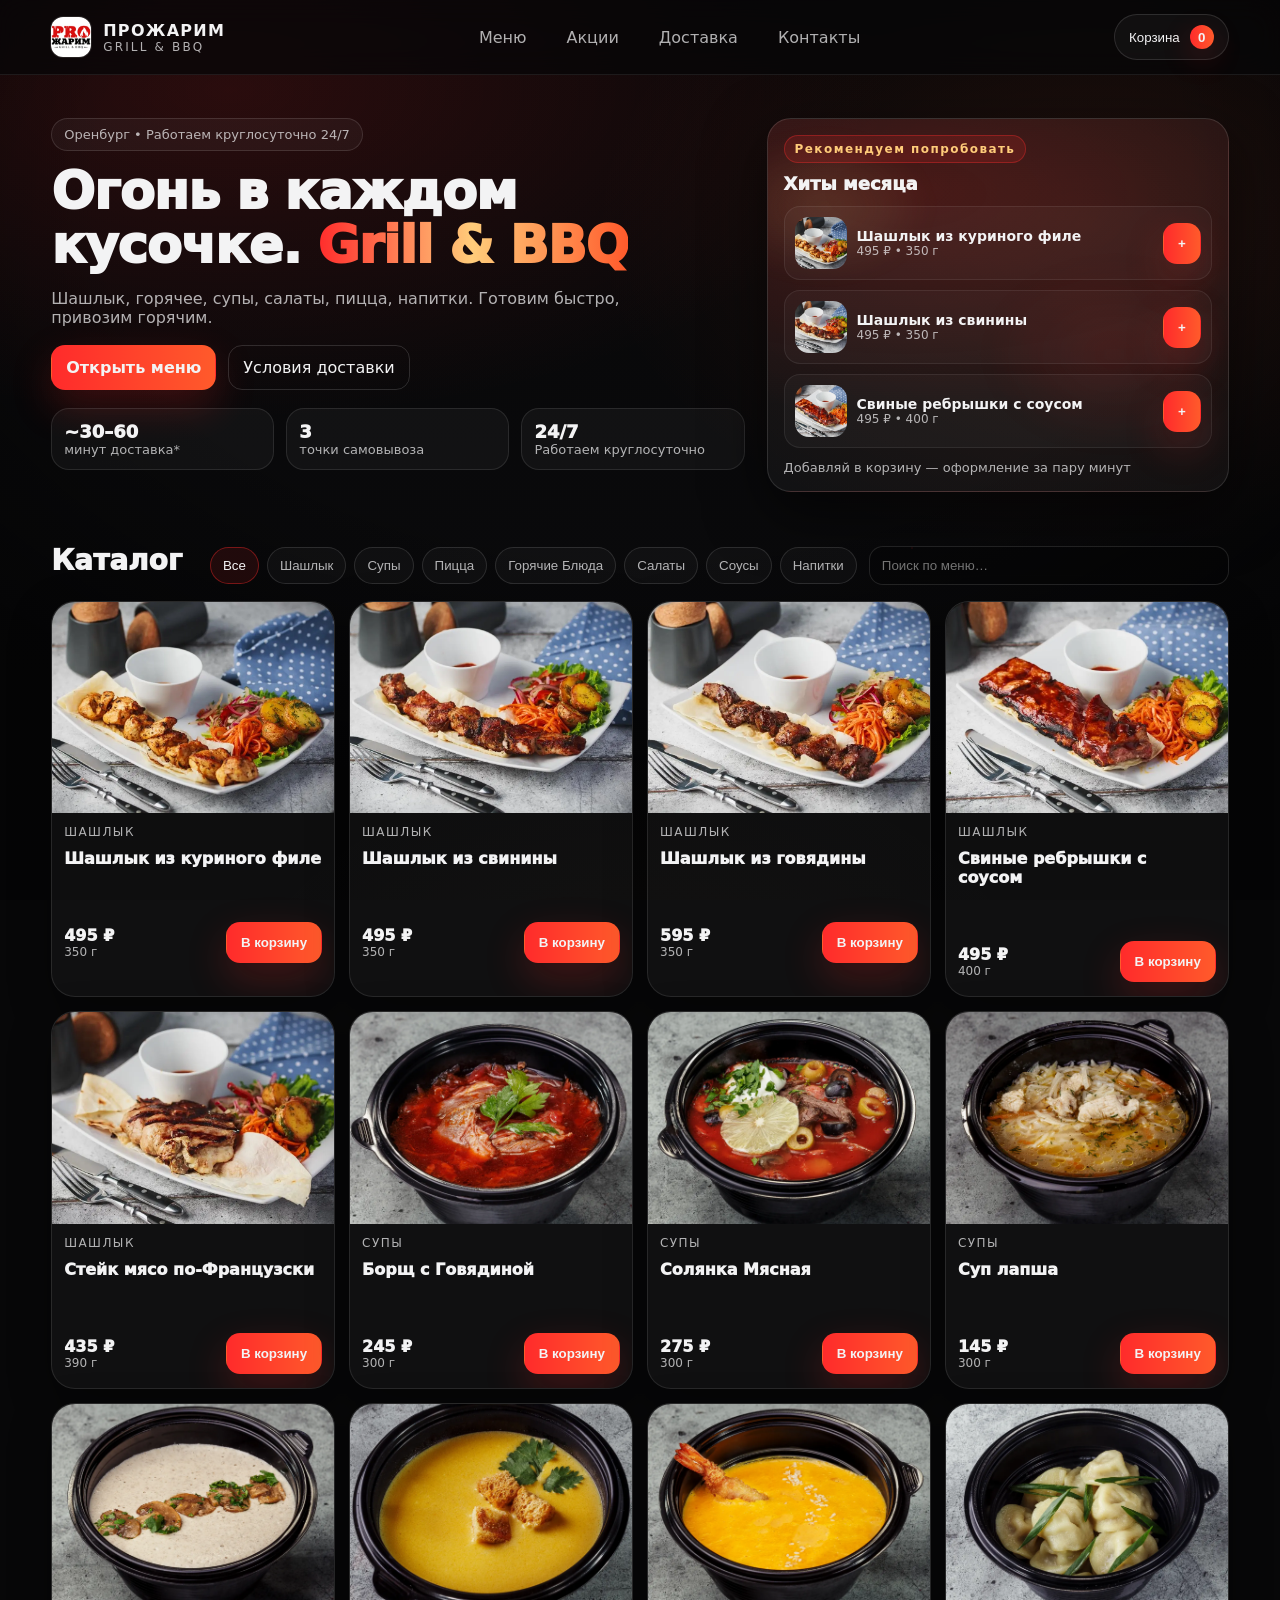
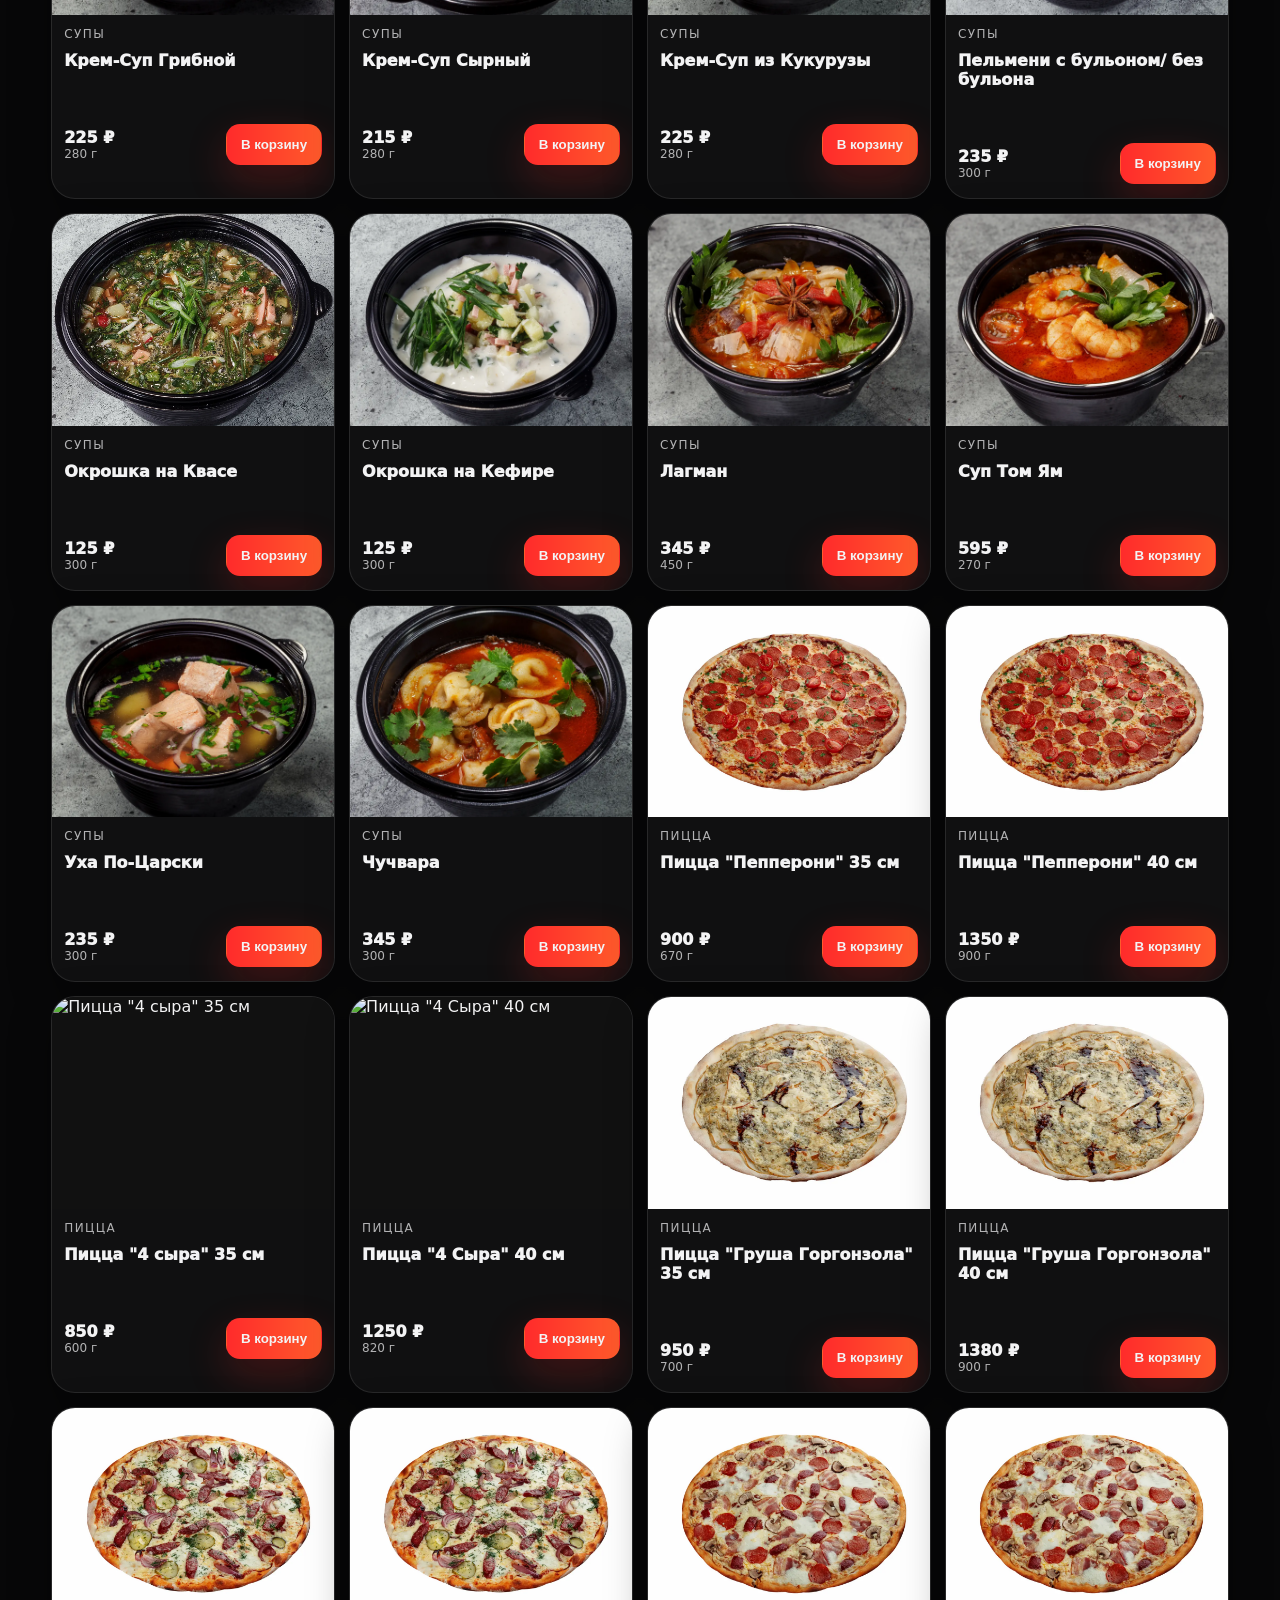
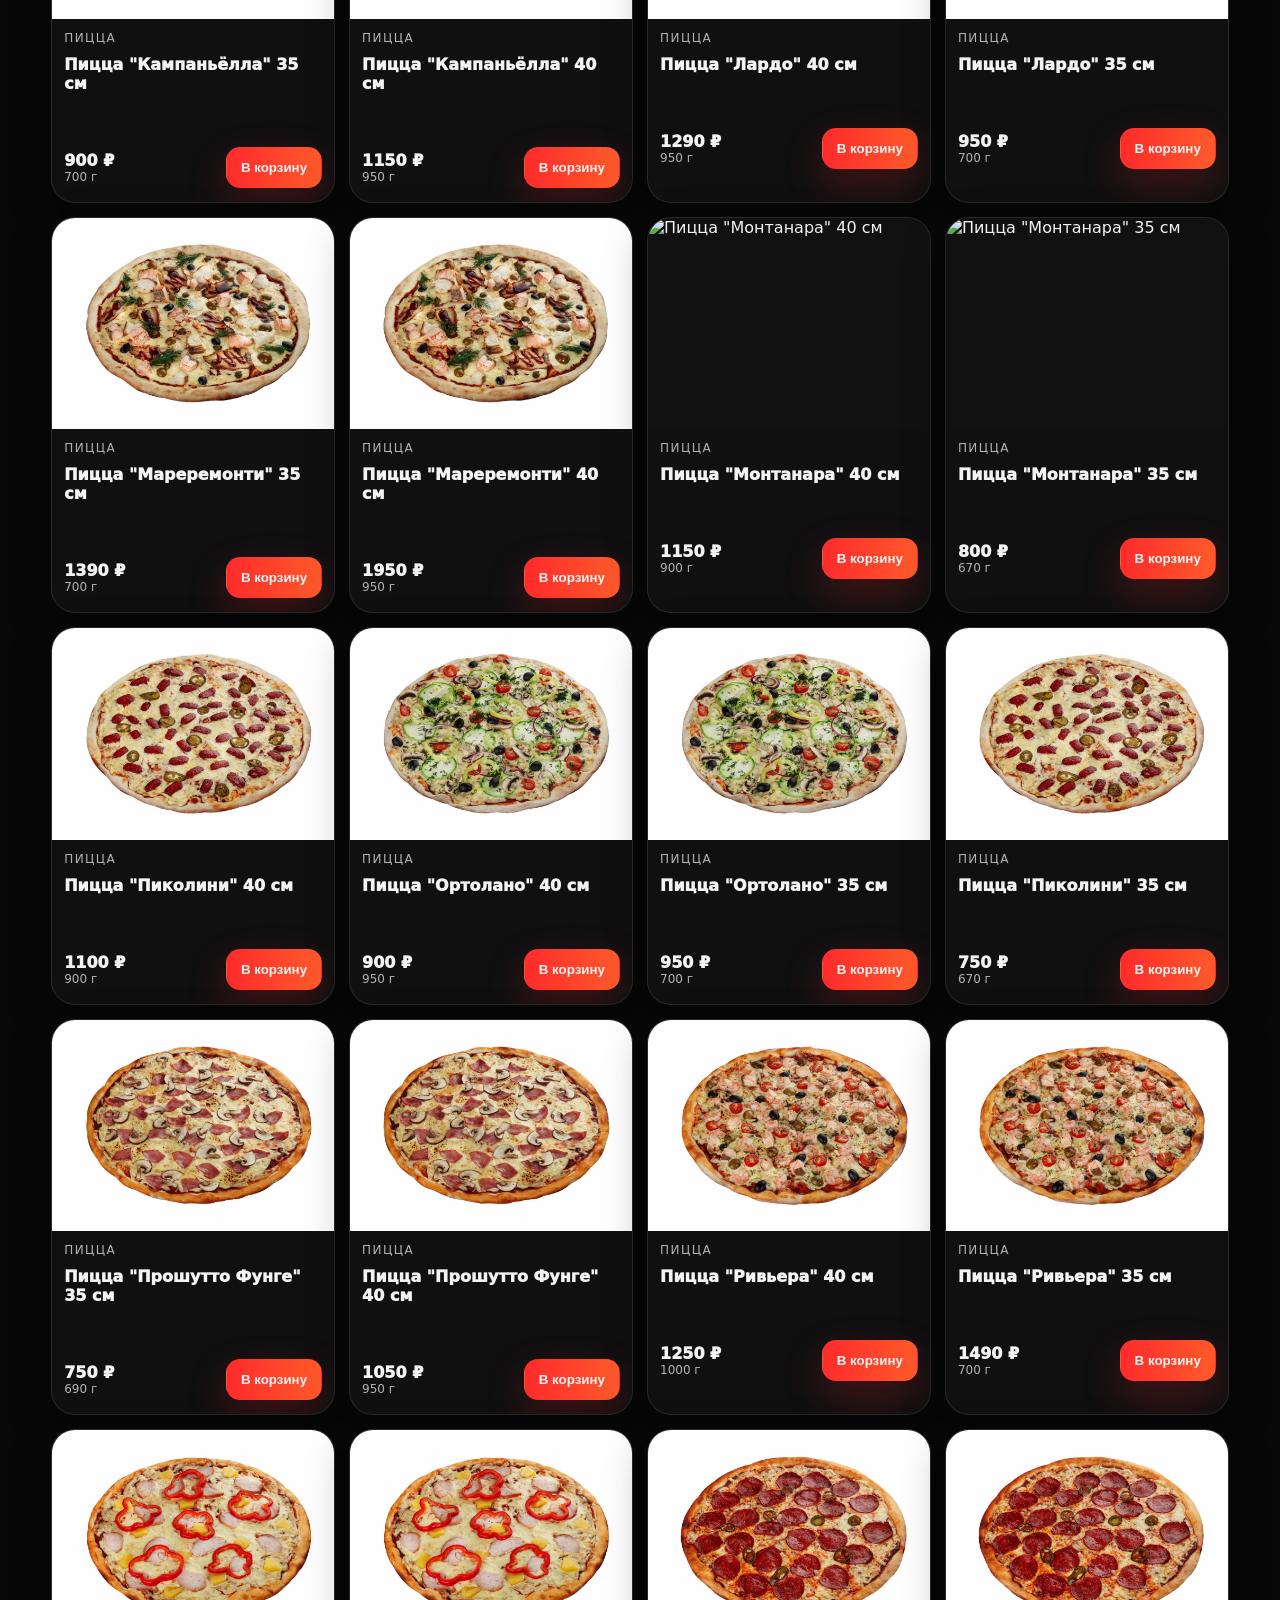
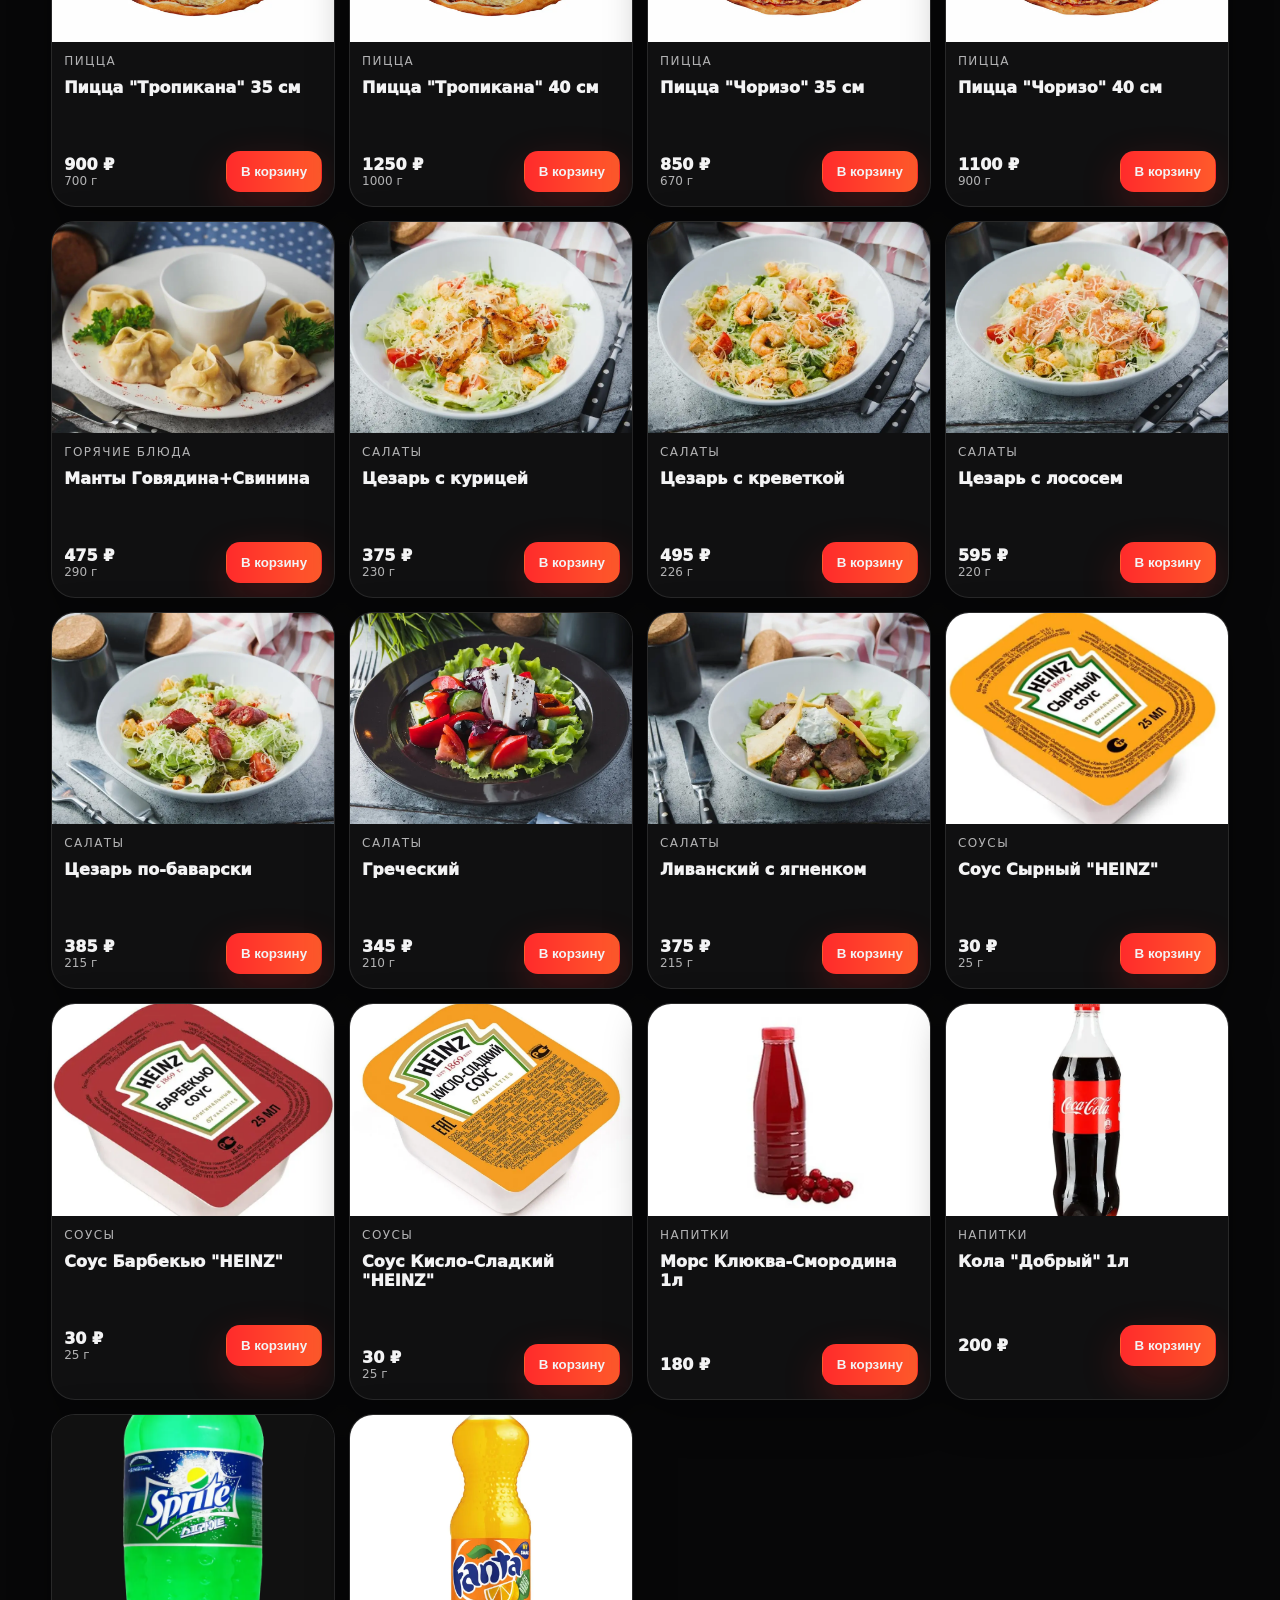
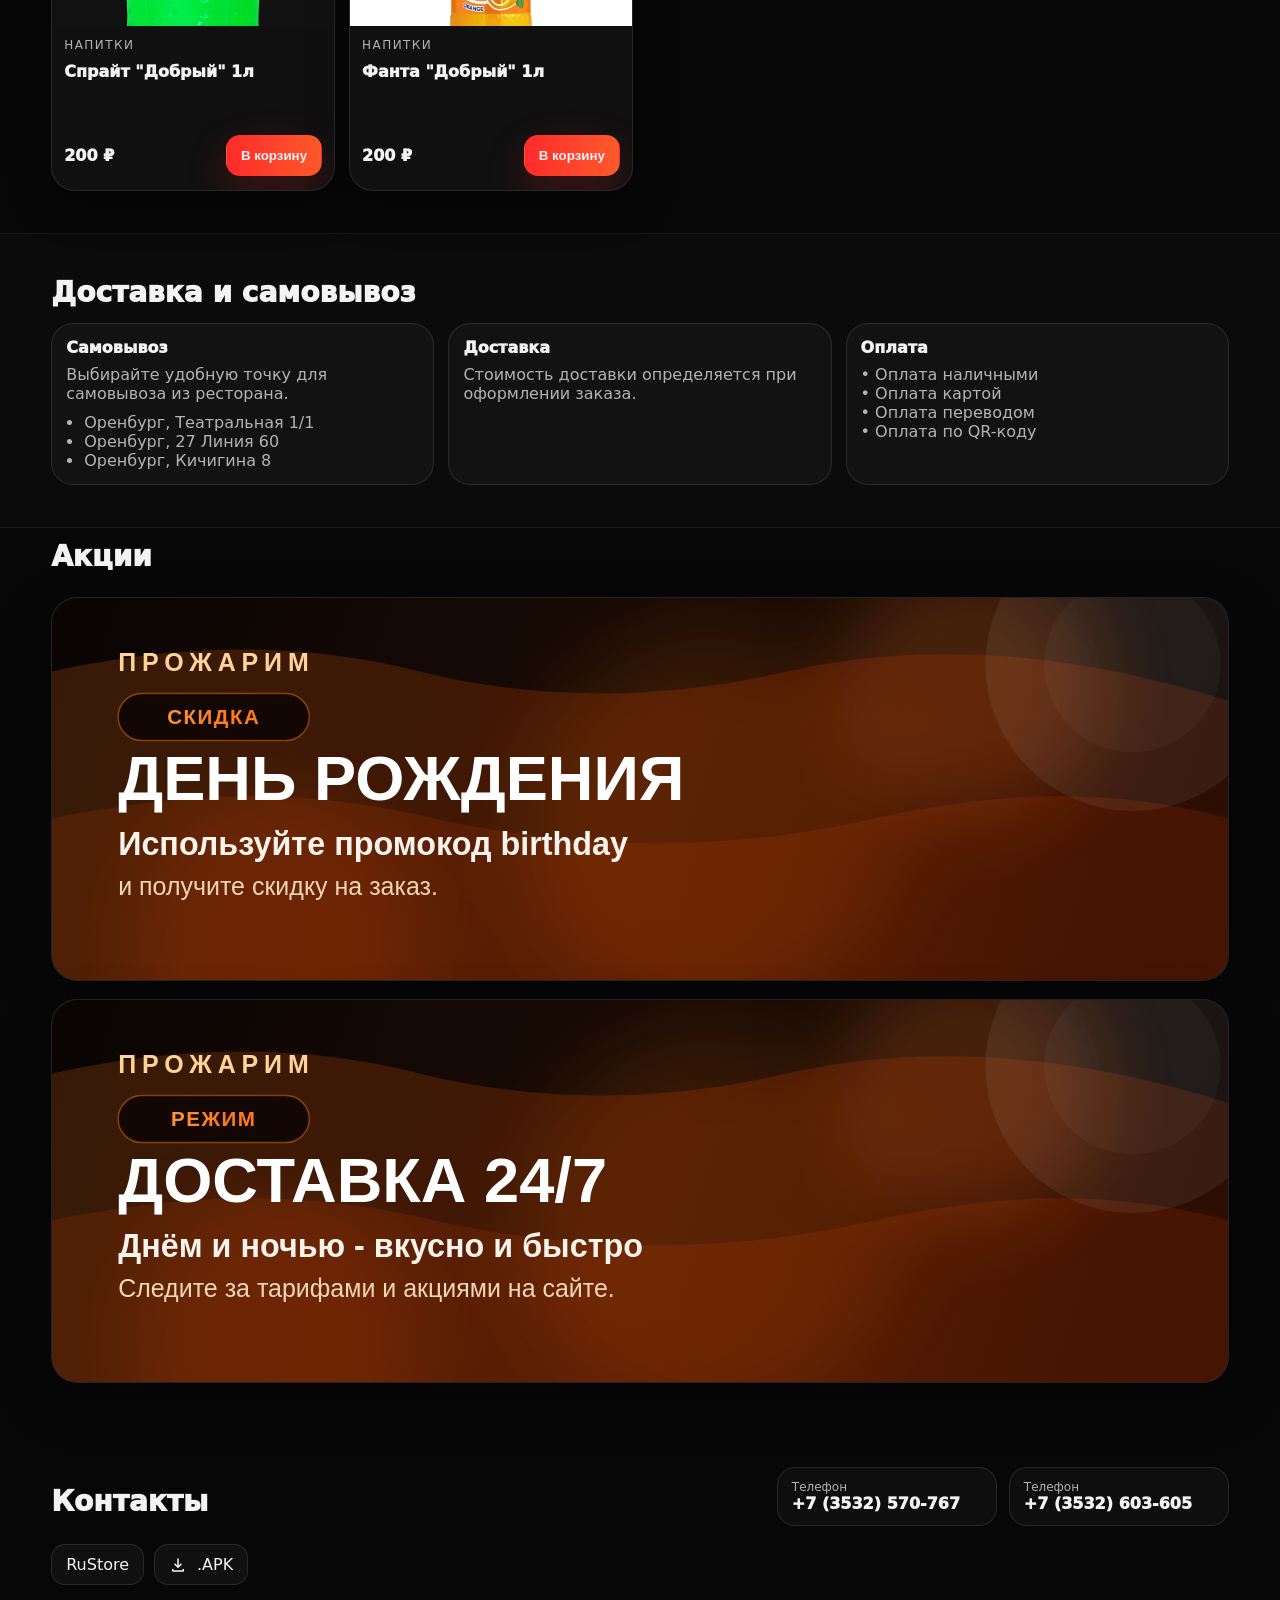
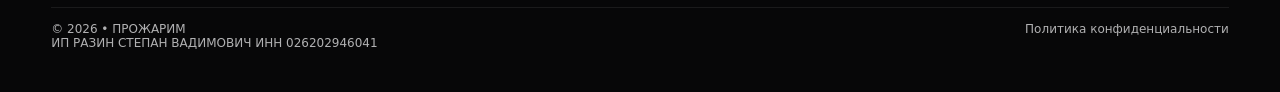
==== commit 8e517831: "Update index.html" ====
--- a/index.html
+++ b/index.html
@@ -186,10 +186,10 @@
         </div>
 
         <div class="contactActions">
-          <a class="socialBtn" href="https://vk.com/" target="_blank" rel="noopener noreferrer" aria-label="ВКонтакте">
+          <!-- <a class="socialBtn" href="https://vk.com/" target="_blank" rel="noopener noreferrer" aria-label="ВКонтакте">
             <svg viewBox="0 0 24 24" aria-hidden="true"><path d="M4.6 7.9c.1-.3.4-.4.8-.4h2.7c.3 0 .5.1.6.4.7 1.7 1.4 3 2.3 4.2.3.4.5.5.7.5.2 0 .3-.1.3-.6V8.3c0-.5.1-.8.4-.8h2.4c.2 0 .4.1.5.2.1.1.1.3.1.5v2.1c0 .7 0 1.4-.1 2.1 0 .2.1.3.2.3.1 0 .3-.1.5-.3.9-.9 1.7-2 2.4-3.4.1-.3.4-.4.7-.4h2.7c.4 0 .7.2.5.6-.4 1-.9 1.9-1.5 2.8-.5.8-1.1 1.5-1.8 2.2-.2.2-.2.4 0 .6.7.6 1.3 1.2 1.9 1.9.6.7 1 1.3 1.4 2 .2.4 0 .6-.4.6h-3c-.4 0-.6-.1-.8-.4-.4-.6-.8-1.1-1.3-1.6-.5-.5-.9-.7-1.1-.6-.2.1-.3.3-.3.7v1.2c0 .4-.1.6-.2.7-.1.1-.3.2-.6.2h-1.4c-1 0-2-.4-3-1.1-1-.7-1.9-1.6-2.6-2.7-.8-1.1-1.4-2.4-1.9-3.8-.1-.2-.1-.4 0-.6Z" fill="currentColor"/></svg>
             <span>VK</span>
-          </a>
+          </a> -->
           <a class="socialBtn" href="https://www.rustore.ru/" target="_blank" rel="noopener noreferrer" aria-label="RuStore">
             <!--<svg viewBox="0 0 24 24" aria-hidden="true"><path d="M6 4h12a2 2 0 0 1 2 2v12a2 2 0 0 1-2 2H9.5A5.5 5.5 0 0 1 4 14.5V6a2 2 0 0 1 2-2Zm2.2 4.2v7.6h2.2v-2.3h1.3c2 0 3.4-1.1 3.4-2.8 0-1.7-1.4-2.5-3.4-2.5H8.2Zm2.2 1.8h1c.9 0 1.4.3 1.4 1 0 .7-.5 1.1-1.4 1.1h-1V10Z" fill="currentColor"/></svg>-->
             <span>RuStore</span>
